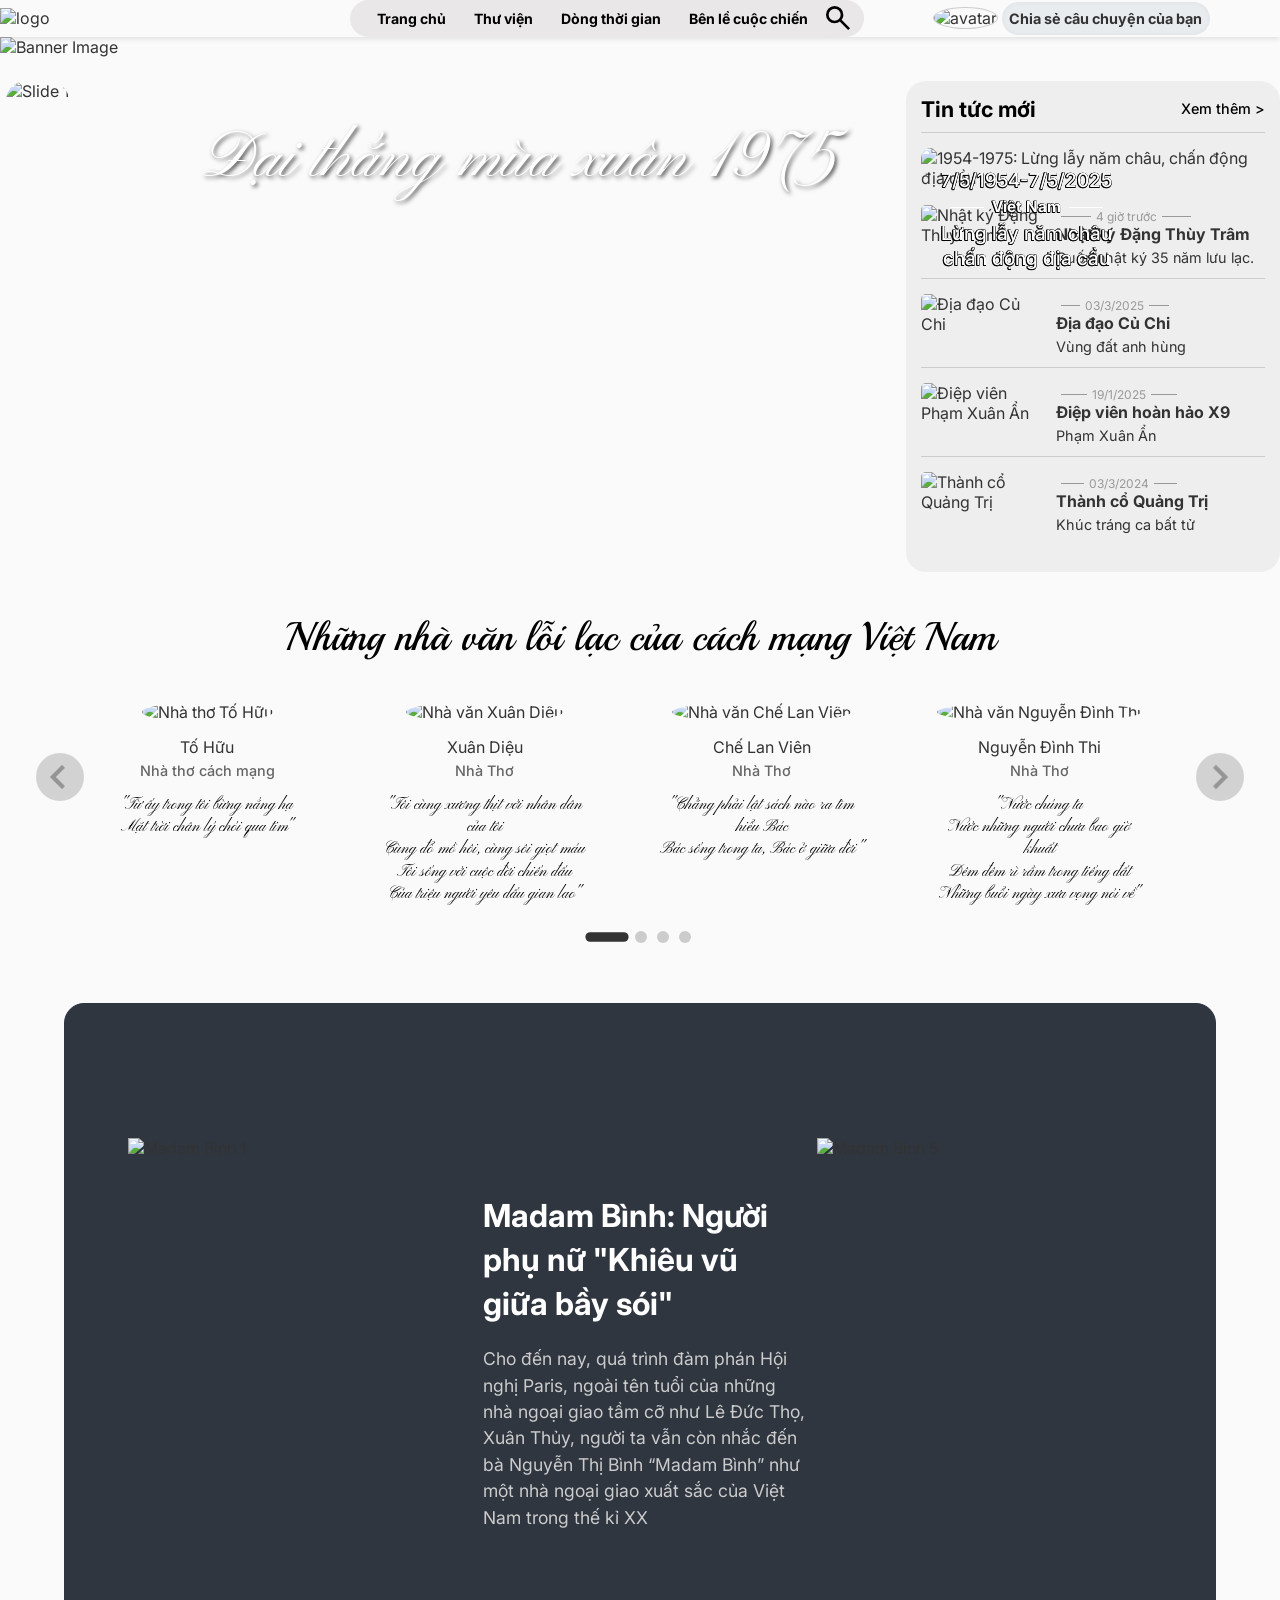
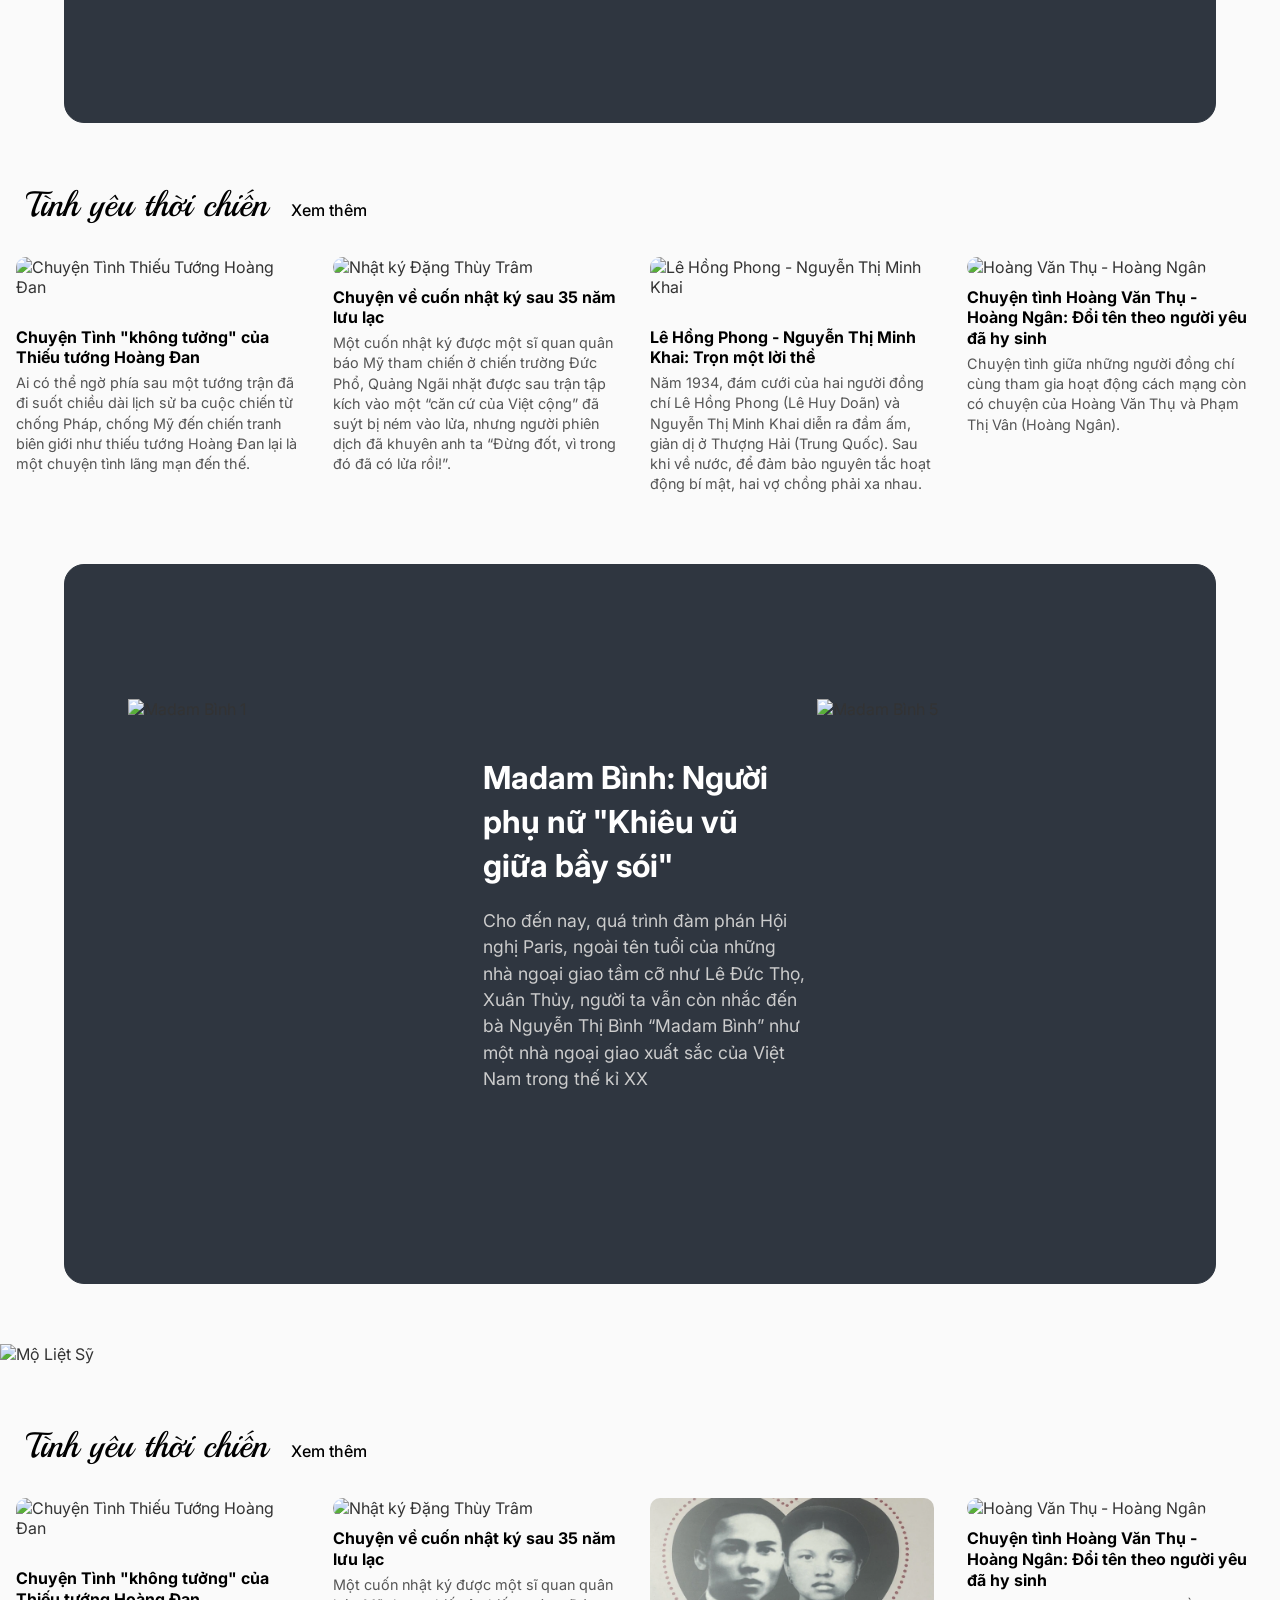
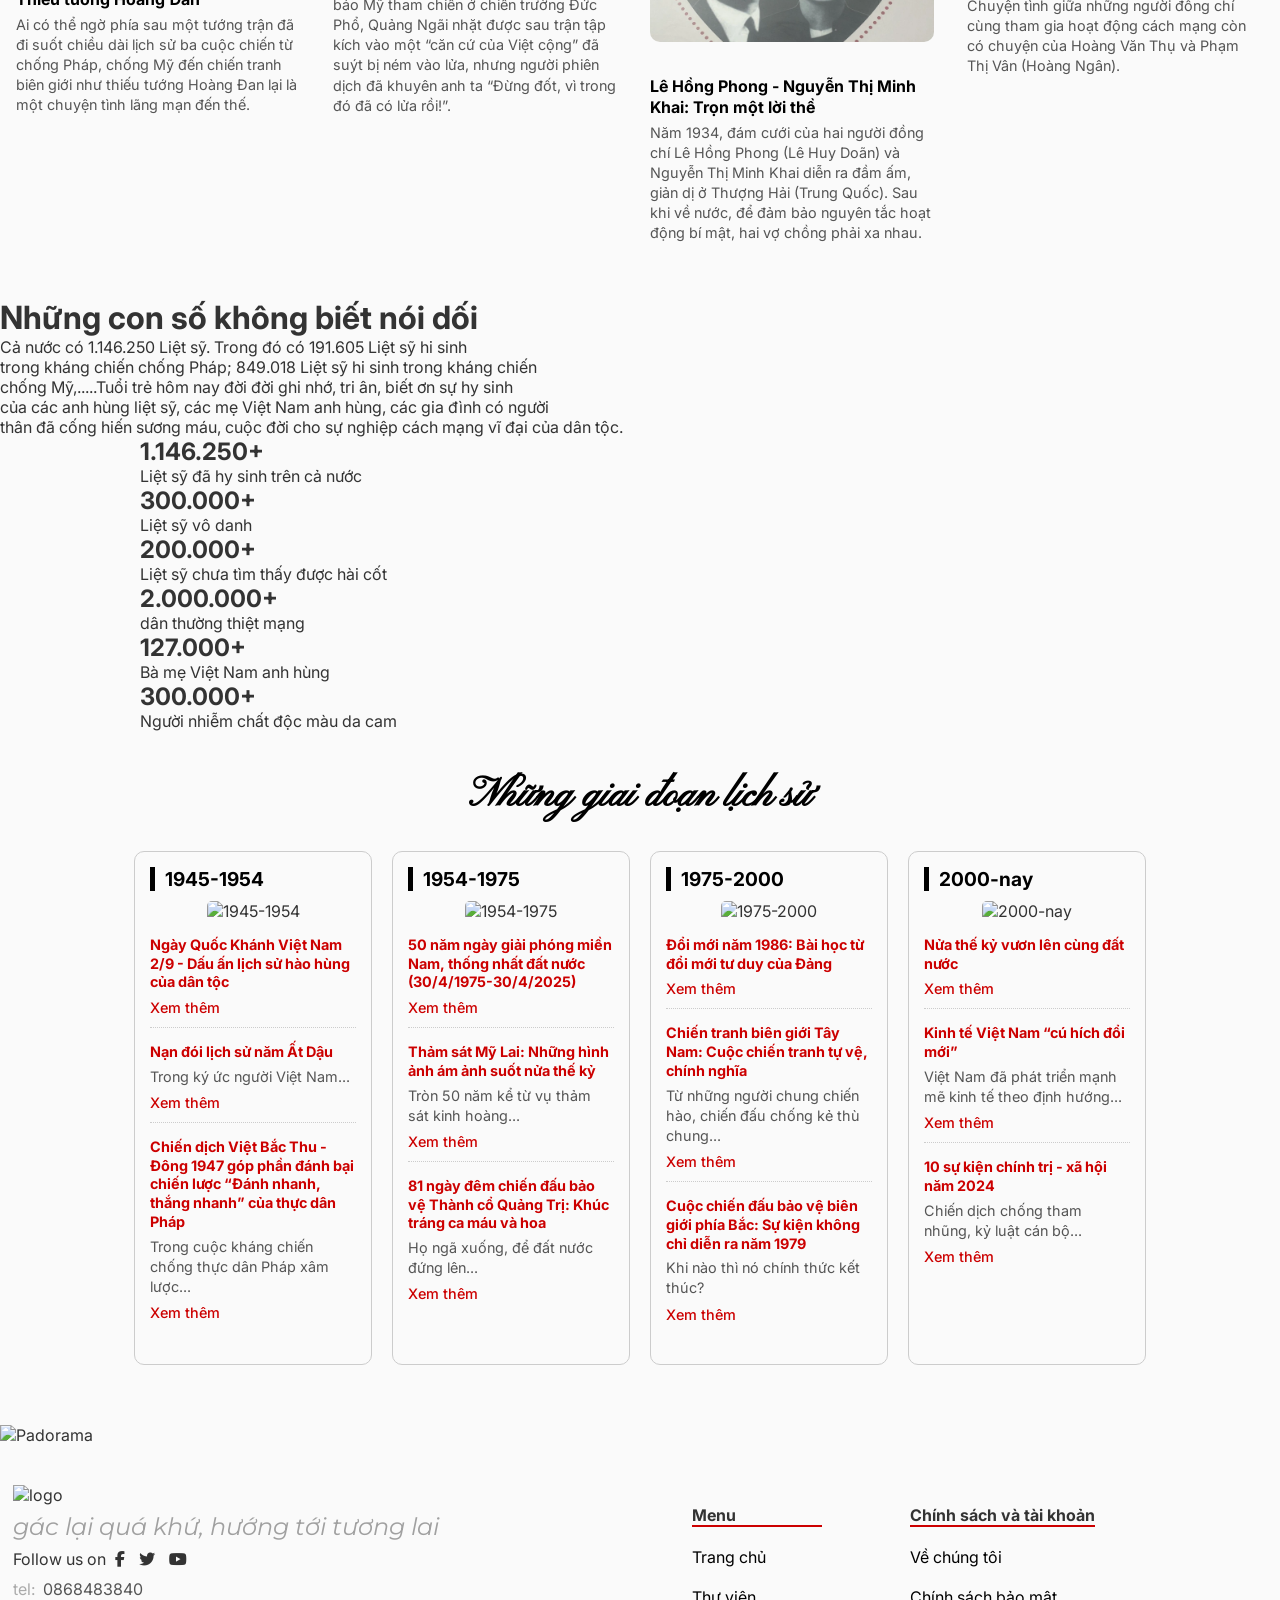
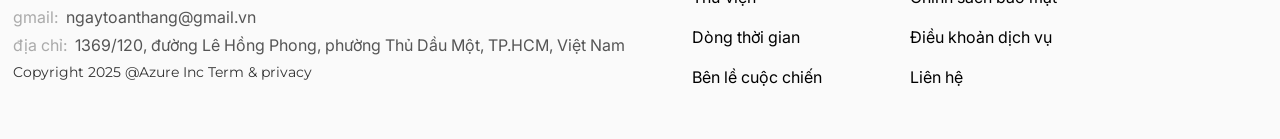
==== index.html @ 53f7d24c "Merge branch 'main' into fix-a-lot-of-things" ====
<!DOCTYPE html>
<html lang="en">
  <head>
    <meta charset="UTF-8" />
    <meta name="viewport" content="width=device-width, initial-scale=1.0" />
    <title>Ngày Toàn Thắng</title>
    <link rel="stylesheet" href="../style/index.css" />
    <link rel="preconnect" href="https://fonts.googleapis.com" />
    <link rel="preconnect" href="https://fonts.gstatic.com" crossorigin />
    <link
      href="https://fonts.googleapis.com/css2?family=Inter:ital,opsz,wght@0,14..32,100..900;1,14..32,100..900&family=Merriweather:ital,opsz,wght@0,18..144,300..900;1,18..144,300..900&family=Montserrat:ital,wght@0,100..900;1,100..900&family=Pinyon+Script&family=Playball&display=swap"
      rel="stylesheet"
    />
    <script src="./js/index.js"></script>
  </head>
  <body>
    <div id="header"></div>
    <div class="banner">
      <img src="../assets/main-banner.png" alt="Banner Image" />
    </div>
    <div class="front-page">
      <div class="slider">
        <div class="slide-item">
          <a href="../html/exp_paper.html"
            ><img src="../assets/1975-34845.gif" alt="Slide 1"
          /></a>
          <div class="slide-item-1-caption">Đại thắng mùa xuân 1975</div>
        </div>
      </div>
      <div class="news">
        <div class="news-header">
          <a href="#"><h1>Tin tức mới</h1></a>
          <a href="#">Xem thêm &gt;</a>
        </div>
        <div class="news-main-item">
          <img
            src="../assets/main-1.png"
            alt="1954-1975: Lừng lẫy năm châu, chấn động địa cầu"
          />
          <div class="news-main-caption">
            <time datetime="1954-05-7">7/5/1954-</time
            ><time datetime="2025-05-7">7/5/2025</time><br />
            <a href="#"><h2>Việt Nam</h2></a>
            <p>Lừng lẫy năm châu<br />chấn động địa cầu</p>
          </div>
        </div>

        <div class="news-item">
          <img src="../assets/main-2.png" alt="Nhật ký Đặng Thùy Trâm" />
          <div class="news-item-content">
            <time>4 giờ trước</time>
            <a href="#"><h2>Nhật ký Đặng Thùy Trâm</h2></a>
            <p>Cuốn nhật ký 35 năm lưu lạc.</p>
          </div>
        </div>
        <div class="news-item">
          <img src="../assets/main-3.png" alt="Địa đạo Củ Chi" />
          <div class="news-item-content">
            <time datetime="2025-03-3">03/3/2025</time>
            <a href="#"><h2>Địa đạo Củ Chi</h2></a>
            <p>Vùng đất anh hùng</p>
          </div>
        </div>
        <div class="news-item">
          <img src="../assets/main-4.png" alt="Điệp viên Phạm Xuân Ẩn" />
          <div class="news-item-content">
            <time datetime="2025-01-19">19/1/2025</time>
            <a href="#"><h2>Điệp viên hoàn hảo X9</h2></a>
            <p>Phạm Xuân Ẩn</p>
          </div>
        </div>
        <div class="news-item">
          <img src="../assets/main-5.png" alt="Thành cổ Quảng Trị" />
          <div class="news-item-content">
            <time datetime="2025-03-03">03/3/2024</time>
            <a href="#"><h2>Thành cổ Quảng Trị</h2></a>
            <p>Khúc tráng ca bất tử</p>
          </div>
        </div>
      </div>
    </div>

    <div class="great-writers">
      <a href="#"><h1>Những nhà văn lỗi lạc của cách mạng Việt Nam</h1></a>
      <div class="writer-item">
        <a href="#">
          <img src="../assets/main-ToHuu.png" alt="Nhà thơ Tố Hữu" />
          <p>Tố Hữu</p>
          <p>Nhà thơ cách mạng</p>
          <p class="quote">
            &quot;Từ ấy trong tôi bừng nắng hạ<br />
            Mặt trời chân lý chói qua tim&quot;
          </p>
        </a>
      </div>
      <div class="writer-item">
        <a href="#">
          <img src="../assets/main-XuanDieu.png" alt="Nhà văn Xuân Diệu" />
          <p>Xuân Diệu</p>
          <p>Nhà Thơ</p>
          <p class="quote">
            &quot;Tôi cùng xương thịt với nhân dân của tôi<br />
            Cùng đổ mồ hôi, cùng sôi giọt máu<br />
            Tôi sống với cuộc đời chiến đấu<br />
            Của triệu người yêu dấu gian lao&quot;
          </p>
        </a>
      </div>
      <div class="writer-item">
        <a href="#">
          <img src="../assets/main-CheLanVien.png" alt="Nhà văn Chế Lan Viên" />
          <p>Chế Lan Viên</p>
          <p>Nhà Thơ</p>
          <p class="quote">
            &quot;Chẳng phải lật sách nào ra tìm hiểu Bác<br />
            Bác sống trong ta, Bác ở giữa đời&quot;
          </p>
        </a>
      </div>
      <div class="writer-item">
        <a href="#">
          <img
            src="../assets/main-NguyenDinhThi.png"
            alt="Nhà văn Nguyễn Đình Thi"
          />
          <p>Nguyễn Đình Thi</p>
          <p>Nhà Thơ</p>
          <p class="quote">
            &quot;Nước chúng ta<br />
            Nước những người chưa bao giờ khuất<br />
            Đêm đêm rì rầm trong tiếng đất<br />
            Những buổi ngày xưa vọng nói về&quot;
          </p>
        </a>
      </div>
      <button class="gw-nav gw-nav-left" type="button">
        <img src="./assets/back_arrow.png" alt="" />
      </button>
      <button class="gw-nav gw-nav-right" type="button">
        <img src="./assets/left_arrow.png" alt="" />
      </button>
      <div class="gw-pagination">
        <span class="gw-dot"></span>
        <span class="gw-dot"></span>
        <span class="gw-dot active"></span>
        <span class="gw-dot"></span>
      </div>
    </div>

    <div class="people-of-the-revolution">
      <div class="people-of-the-revolution-wrapper">
        <div class="people-of-the-revolution-column">
          <img src="../assets/main-MadamBinh1.png" alt="Madam Bình 1" />
        </div>
        <div class="caption">
          <a href="#"
            ><h1>
              Madam Bình: Người phụ nữ &quot;Khiêu vũ giữa bầy sói&quot;
            </h1></a
          >
          <p>
            Cho đến nay, quá trình đàm phán Hội nghị Paris, ngoài tên tuổi của
            những nhà ngoại giao tầm cỡ như Lê Đức Thọ, Xuân Thủy, người ta vẫn
            còn nhắc đến bà Nguyễn Thị Bình “Madam Bình” như một nhà ngoại giao
            xuất sắc của Việt Nam trong thế kỉ XX
          </p>
        </div>
        <div class="people-of-the-revolution-art-column">
          <img src="../assets/main-MadamBinh2.png" alt="Madam Bình 2" />
          <img src="../assets/main-MadamBinh3.png" alt="Madam Bình 3" />
          <img src="../assets/main-MadamBinh4.png" alt="Madam Bình 4" />
        </div>
        <div class="people-of-the-revolution-column">
          <img src="../assets/main-MadamBinh5.png" alt="Madam Bình 5" />
        </div>
      </div>
    </div>

    <div class="love-stories-of-the-war">
      <a href="#"><h1>Tình yêu thời chiến</h1></a>
      <a href="#">Xem thêm</a>
      <div class="love-story-container">
        <div class="love-story-item">
          <img
            src="../assets/main-HoangDan.png"
            alt="Chuyện Tình Thiếu Tướng Hoàng Đan"
          />
          <a href="#"
            ><h2>Chuyện Tình "không tưởng" của Thiếu tướng Hoàng Đan</h2></a
          >
          <p>
            Ai có thể ngờ phía sau một tướng trận đã đi suốt chiều dài lịch sử
            ba cuộc chiến từ chống Pháp, chống Mỹ đến chiến tranh biên giới như
            thiếu tướng Hoàng Đan lại là một chuyện tình lãng mạn đến thế.
          </p>
        </div>
        <div class="love-story-item">
          <img src="../assets/main-2.png" alt="Nhật ký Đặng Thùy Trâm" />
          <a href="#"><h2>Chuyện về cuốn nhật ký sau 35 năm lưu lạc</h2></a>
          <p>
            Một cuốn nhật ký được một sĩ quan quân báo Mỹ tham chiến ở chiến
            trường Đức Phổ, Quảng Ngãi nhặt được sau trận tập kích vào một “căn
            cứ của Việt cộng” đã suýt bị ném vào lửa, nhưng người phiên dịch đã
            khuyên anh ta “Đừng đốt, vì trong đó đã có lửa rồi!”.
          </p>
        </div>
        <div class="love-story-item">
          <img
            src="../assets/main-LeHongPhong-NguyenThiMinhKhai.png"
            alt="Lê Hồng Phong - Nguyễn Thị Minh Khai"
          />
          <a href="#"
            ><h2>Lê Hồng Phong - Nguyễn Thị Minh Khai: Trọn một lời thề</h2></a
          >
          <p>
            Năm 1934, đám cưới của hai người đồng chí Lê Hồng Phong (Lê Huy
            Doãn) và Nguyễn Thị Minh Khai diễn ra đầm ấm, giản dị ở Thượng Hải
            (Trung Quốc). Sau khi về nước, để đảm bảo nguyên tắc hoạt động bí
            mật, hai vợ chồng phải xa nhau.
          </p>
        </div>
        <div class="love-story-item">
          <img
            src="../assets/main-HoangVanThu-HoangNgan.png"
            alt="Hoàng Văn Thụ - Hoàng Ngân"
          />
          <a href="#"
            ><h2>
              Chuyện tình Hoàng Văn Thụ - Hoàng Ngân: Đổi tên theo người yêu đã
              hy sinh
            </h2></a
          >
          <p>
            Chuyện tình giữa những người đồng chí cùng tham gia hoạt động cách
            mạng còn có chuyện của Hoàng Văn Thụ và Phạm Thị Vân (Hoàng Ngân).
          </p>
        </div>
      </div>
    </div>

    <div class="people-of-the-revolution">
      <div class="people-of-the-revolution-wrapper">
        <div class="people-of-the-revolution-column">
          <img src="../assets/main-MadamBinh1.png" alt="Madam Bình 1" />
        </div>
        <div class="caption">
          <a href="#"
            ><h1>
              Madam Bình: Người phụ nữ &quot;Khiêu vũ giữa bầy sói&quot;
            </h1></a
          >
          <p>
            Cho đến nay, quá trình đàm phán Hội nghị Paris, ngoài tên tuổi của
            những nhà ngoại giao tầm cỡ như Lê Đức Thọ, Xuân Thủy, người ta vẫn
            còn nhắc đến bà Nguyễn Thị Bình “Madam Bình” như một nhà ngoại giao
            xuất sắc của Việt Nam trong thế kỉ XX
          </p>
        </div>
        <div class="people-of-the-revolution-art-column">
          <img src="../assets/main-MadamBinh2.png" alt="Madam Bình 2" />
          <img src="../assets/main-MadamBinh3.png" alt="Madam Bình 3" />
          <img src="../assets/main-MadamBinh4.png" alt="Madam Bình 4" />
        </div>
        <div class="people-of-the-revolution-column-2">
          <img src="../assets/main-MadamBinh5.png" alt="Madam Bình 5" />
        </div>
      </div>
    </div>
    <img class="numbers-img" src="../assets/main-tuongniemlietsi.png" alt="Mộ Liệt Sỹ">
  </div>

    <div class="love-stories-of-the-war">
      <a href="#"><h1>Tình yêu thời chiến</h1></a>
      <a href="#">Xem thêm</a>
      <div class="love-story-container">
        <div class="love-story-item">
          <img
            src="../assets/main-HoangDan.png"
            alt="Chuyện Tình Thiếu Tướng Hoàng Đan"
          />
          <a href="#"
            ><h2>Chuyện Tình "không tưởng" của Thiếu tướng Hoàng Đan</h2></a
          >
          <p>
            Ai có thể ngờ phía sau một tướng trận đã đi suốt chiều dài lịch sử
            ba cuộc chiến từ chống Pháp, chống Mỹ đến chiến tranh biên giới như
            thiếu tướng Hoàng Đan lại là một chuyện tình lãng mạn đến thế.
          </p>
        </div>
        <div class="love-story-item">
          <img src="../assets/main-2.png" alt="Nhật ký Đặng Thùy Trâm" />
          <a href="#"><h2>Chuyện về cuốn nhật ký sau 35 năm lưu lạc</h2></a>
          <p>
            Một cuốn nhật ký được một sĩ quan quân báo Mỹ tham chiến ở chiến
            trường Đức Phổ, Quảng Ngãi nhặt được sau trận tập kích vào một “căn
            cứ của Việt cộng” đã suýt bị ném vào lửa, nhưng người phiên dịch đã
            khuyên anh ta “Đừng đốt, vì trong đó đã có lửa rồi!”.
          </p>
        </div>
        <div class="love-story-item">
          <img
            src="./assets/vo-chong-le-hong-phong-nguyen-thi-minh-khai.webp"
            alt="Lê Hồng Phong - Nguyễn Thị Minh Khai"
          />
          <a href="#"
            ><h2>Lê Hồng Phong - Nguyễn Thị Minh Khai: Trọn một lời thề</h2></a
          >
          <p>
            Năm 1934, đám cưới của hai người đồng chí Lê Hồng Phong (Lê Huy
            Doãn) và Nguyễn Thị Minh Khai diễn ra đầm ấm, giản dị ở Thượng Hải
            (Trung Quốc). Sau khi về nước, để đảm bảo nguyên tắc hoạt động bí
            mật, hai vợ chồng phải xa nhau.
          </p>
        </div>
        <div class="love-story-item">
          <img
            src="../assets/main-HoangVanThu-HoangNgan.png"
            alt="Hoàng Văn Thụ - Hoàng Ngân"
          />
          <a href="#"
            ><h2>
              Chuyện tình Hoàng Văn Thụ - Hoàng Ngân: Đổi tên theo người yêu đã
              hy sinh
            </h2></a
          >
          <p>
            Chuyện tình giữa những người đồng chí cùng tham gia hoạt động cách
            mạng còn có chuyện của Hoàng Văn Thụ và Phạm Thị Vân (Hoàng Ngân).
          </p>
        </div>
      </div>
    </div>

    <div class="Numbers-dont-lie">
      <a href="./map_vietnam/index.html"
        ><h1>Những con số không biết nói dối</h1></a
      >
      <p>
        Cả nước có 1.146.250 Liệt sỹ. Trong đó có 191.605 Liệt sỹ hi sinh<br />
        trong kháng chiến chống Pháp; 849.018 Liệt sỹ hi sinh trong kháng
        chiến<br />
        chống Mỹ,.....Tuổi trẻ hôm nay đời đời ghi nhớ, tri ân, biết ơn sự hy
        sinh<br />
        của các anh hùng liệt sỹ, các mẹ Việt Nam anh hùng, các gia đình có
        người<br />
        thân đã cống hiến sương máu, cuộc đời cho sự nghiệp cách mạng vĩ đại của
        dân tộc.
      </p>
      <div class="numbers-container">
        <div class="number-item">
          <a href="#"><h2>1.146.250+</h2></a>
          <p>Liệt sỹ đã hy sinh trên cả nước</p>
        </div>
        <div class="number-item">
          <a href="#"><h2>300.000+</h2></a>
          <p>Liệt sỹ vô danh</p>
        </div>
        <div class="number-item">
          <a href="#"><h2>200.000+</h2></a>
          <p>Liệt sỹ chưa tìm thấy được hài cốt</p>
        </div>
        <div class="number-item">
          <a href="#"><h2>2.000.000+</h2></a>
          <p>dân thường thiệt mạng</p>
        </div>
        <div class="number-item">
          <a href="#"><h2>127.000+</h2></a>
          <p>Bà mẹ Việt Nam anh hùng</p>
        </div>
        <div class="number-item">
          <a href="#"><h2>300.000+</h2></a>
          <p>Người nhiễm chất độc màu da cam</p>
        </div>
      </div>
    </div>

    <div class="historical-stage">
      <a href="#"><h1>Những giai đoạn lịch sử</h1></a>
      <div class="stage-container">
        <div class="stage-collumn">
          <a href="#"><h2>1945-1954</h2></a>
          <img src="../assets/main-giaidoanlichsu-1.png" alt="1945-1954" />
          <div class="stage-item">
            <a href="#"
              ><h3>
                Ngày Quốc Khánh Việt Nam 2/9 - Dấu ấn lịch sử hào hùng của dân
                tộc
              </h3></a
            >
            <a href="#">Xem thêm</a>
          </div>
          <div class="stage-item">
            <a href="#"><h3>Nạn đói lịch sử năm Ất Dậu</h3></a>
            <p>Trong ký ức người Việt Nam...</p>
            <a href="#">Xem thêm</a>
          </div>
          <div class="stage-item">
            <a href="#"
              ><h3>
                Chiến dịch Việt Bắc Thu - Đông 1947 góp phần đánh bại chiến lược
                “Đánh nhanh, thắng nhanh” của thực dân Pháp
              </h3></a
            >
            <p>Trong cuộc kháng chiến chống thực dân Pháp xâm lược...</p>
            <a href="#">Xem thêm</a>
          </div>
        </div>

        <div class="stage-collumn">
          <a href="#"><h2>1954-1975</h2></a>
          <img src="../assets/main-giaidoanlichsu-2.png" alt="1954-1975" />
          <div class="stage-item">
            <a href="#"
              ><h3>
                50 năm ngày giải phóng miền Nam, thống nhất đất nước
                &#40;30/4/1975-30/4/2025&#41;
              </h3></a
            >
            <a href="#">Xem thêm</a>
          </div>
          <div class="stage-item">
            <a href="#"
              ><h3>
                Thảm sát Mỹ Lai: Những hình ảnh ám ảnh suốt nửa thế kỷ
              </h3></a
            >
            <p>Tròn 50 năm kể từ vụ thảm sát kinh hoàng...</p>
            <a href="#">Xem thêm</a>
          </div>
          <div class="stage-item">
            <a href="#"
              ><h3>
                81 ngày đêm chiến đấu bảo vệ Thành cổ Quảng Trị: Khúc tráng ca
                máu và hoa
              </h3></a
            >
            <p>Họ ngã xuống, để đất nước đứng lên...</p>
            <a href="#">Xem thêm</a>
          </div>
        </div>

        <div class="stage-collumn">
          <a href="#"><h2>1975-2000</h2></a>
          <img src="../assets/main-giaidoanlichsu-3.png" alt="1975-2000" />
          <div class="stage-item">
            <a href="#"
              ><h3>Đổi mới năm 1986: Bài học từ đổi mới tư duy của Đảng</h3></a
            >
            <a href="#">Xem thêm</a>
          </div>
          <div class="stage-item">
            <a href="#"
              ><h3>
                Chiến tranh biên giới Tây Nam: Cuộc chiến tranh tự vệ, chính
                nghĩa
              </h3></a
            >
            <p>
              Từ những người chung chiến hào, chiến đấu chống kẻ thù chung...
            </p>
            <a href="#">Xem thêm</a>
          </div>
          <div class="stage-item">
            <a href="#"
              ><h3>
                Cuộc chiến đấu bảo vệ biên giới phía Bắc: Sự kiện không chỉ diễn
                ra năm 1979
              </h3></a
            >
            <p>Khi nào thì nó chính thức kết thúc?</p>
            <a href="#">Xem thêm</a>
          </div>
        </div>

        <div class="stage-collumn">
          <a href="#"><h2>2000-nay</h2></a>
          <img src="../assets/main-giaidoanlichsu-4.png" alt="2000-nay" />
          <div class="stage-item">
            <a href="#"><h3>Nửa thế kỷ vươn lên cùng đất nước</h3></a>
            <a href="#">Xem thêm</a>
          </div>
          <div class="stage-item">
            <a href="#"><h3>Kinh tế Việt Nam “cú hích đổi mới”</h3></a>
            <p>Việt Nam đã phát triển mạnh mẽ kinh tế theo định hướng...</p>
            <a href="#">Xem thêm</a>
          </div>
          <div class="stage-item">
            <a href="#"><h3>10 sự kiện chính trị &#45; xã hội năm 2024</h3></a>
            <p>Chiến dịch chống tham nhũng, kỷ luật cán bộ...</p>
            <a href="#">Xem thêm</a>
          </div>
        </div>
      </div>
    </div>

    <div class="padorama">
      <img src="../assets/main-padorama.png" alt="Padorama" />
    </div>

    <div id="footer"></div>
    <script src="../js/Header-Footer.js"></script>
  </body>
</html>
---- style/index.css ----
* {
  margin: 0;
  padding: 0;
  box-sizing: border-box;
  max-width: 100%;
}

body {
  background-color: #fafafa;
  font-family: "Inter", sans-serif;
  color: #333333;
}
body a {
  text-decoration: none;
  color: inherit;
}

/* BANNER */
.banner {
  width: 100%;
  height: auto;
  margin-bottom: 24px;
}
.banner img {
  width: 100%;
  height: auto;
}

/* FRONT PAGE (SLIDER + TIN TỨC MỚI) */
.front-page {
  display: flex;
  margin: 12px 0.3vw 24px 0.3vw;
  gap: 2vw;
  max-width: 1650px;
  margin-left: auto;
  margin-right: auto;
  align-items: stretch;
}

.slider {
  width: 70%;
  margin-left: 0.5vw;
  margin-right: 0.25vw;
  display: flex;
  flex-direction: column;
}

.slide-item {
  position: relative;
  display: flex;
  flex-grow: 1;
  min-height: 0;
  overflow: hidden;
}
.slide-item img {
  width: 100%;
  height: 100%;
  display: block;
  object-fit: cover;
  margin-bottom: 12px;
  border-radius: 20px;
}
.slide-item-1-caption {
  position: absolute;
  top: 40px;
  right: 40px;
  color: white;
  font-family: "Pinyon Script", cursive;
  font-size: 4em;
  font-weight: 300;
  text-shadow: 2px 2px 4px rgba(0, 0, 0, 0.7);
}

.news {
  display: flex;
  width: 30%;
  max-height: 80vh;
  flex-direction: column;
  background-color: #eeeeee;
  border-radius: 20px;
  padding: 12px 15px;
}
.news-header {
  max-height: 10%;
  display: flex;
  justify-content: space-between;
  align-items: center;
  margin: 0.25vw 0 0.5vw 0;
  padding: none;
  font-family: "Inter", sans-serif;
  border-bottom: 1px solid #cccccc;
  padding-bottom: 10px;
  margin-bottom: 15px;
}
.news-header h1 {
  font-size: 150%;
  margin: none;
  padding: none;
  font-weight: 700;
}
.news-header a {
  text-decoration: none;
  color: black;
  font-size: 90%;
  margin: none;
  padding: none;
  font-weight: 500;
}
.news-header a:hover {
  text-decoration: underline;
}

.news-main-item {
  width: 100%;
  max-height: 25%;
  margin-bottom: 5%;
  display: block;
  position: relative;
}
.news-main-item img {
  display: block;
  width: 100%;
  max-height: 100%;
  height: auto;
  margin: none;
  padding: none;
  border-radius: 10px;
}
.news-main-caption {
  position: absolute;
  top: 20px;
  left: 20px;
  font-size: 1.2em;
  color: white;
  font-family: "Merriweather", serif;
  font-weight: 500;
  text-align: center;
  text-shadow: -0.5px -0.5px 0 black, 0 -0.5px 0 black, 0.5px -0.5px 0 black,
    0.5px 0 0 black, 0.5px 0.5px 0 black, 0 0.5px 0 black, -0.5px 0.5px 0 black,
    -0.5px 0 0 black;
}
.news-main-caption h2 {
  font-size: 0.8em;
  font-weight: 700;
  margin: 5px 0;
}
.news-main-caption h2::before,
.news-main-caption h2::after {
  display: inline-block;
  content: "";
  border-top: 1px solid white;
  margin: 0px 8px;
  width: 20%;
  transform: translateY(-4px);
}
.news-main-caption p {
  line-height: 1.3em;
}

.news-item {
  display: flex;
  height: 16%;
  gap: 10px;
  font-family: "Montserrat", sans-serif;
  margin-bottom: 15px;
  padding-bottom: 10px;
  border-bottom: 1px solid #cccccc;
}
.news-item time::before,
.news-item time::after {
  display: inline-block;
  content: "";
  border-top: 1px solid #999999;
  margin: 0px 5px;
  width: 15%;
  transform: translateY(-4px);
}
.news-item h2 {
  font-size: 1em;
  font-weight: 700;
  margin: 0 0 5px 0;
  line-height: 1.2;
}
.news-item:first-child {
  border-top: 1px solid #cccccc;
}
.news-item:last-child {
  border-bottom: none;
}
.news-item img {
  width: 125px;
  height: 90%;
  object-fit: cover;
  border-radius: 5px;
  flex-shrink: 0;
}
.news-item p {
  font-size: 0.9em;
  margin: none;
  line-height: 1.3;
}
.news-item time {
  font-size: 0.75em;
  margin: none;
  color: #999;
}

@media (min-width: 768px) and (max-width: 1024px) {
  .front-page {
    flex-direction: column;
    align-items: center;
    max-height: none;
  }
  .slider {
    display: block;
    width: 100%;
    max-height: none;
    object-fit: cover;
    align-items: center;
    object-position: center;
    margin: 0;
    margin-bottom: 24px;
  }
  .slide-item {
    display: block;
    aspect-ratio: 16 / 10;
    align-self: center;
    height: auto;
    overflow: hidden;
    border-radius: 10px;
  }
  .slider img {
    width: 100%;
    height: 100%;
    object-fit: cover;
    object-position: center;
    border-radius: 10px;
  }
  .slide-item-1-caption {
    font-size: 3em;
    top: 40px;
    right: 40px;
  }
  .news {
    width: 60%;
    max-height: none;
  }
  .news-main-item{
    display: none;
  }
  .news-item-content {
  display: flex;
  flex-direction: column;
  align-items: left;
  justify-content: center;
  text-align: left;
  vertical-align: middle;
}
  .news-item p{
    display: inline-block;
    vertical-align: middle;
  }
}

@media (min-width: 360px) and (max-width: 767px) {
  .front-page {
    flex-direction: column;
    align-items: center;
    max-height: none;
  }
  .slider {
    display: block;
    width: 100%;
    max-height: none;
    object-fit: cover;
    align-items: center;
    object-position: center;
    margin: 0;
    margin-bottom: 24px;
  }
  .slide-item {
    display: block;
    align-self: center;
    height: auto;
    overflow: hidden;
    border-radius: 10px;
  }
  .slider img {
    width: 100%;
    height: 100%;
    object-fit: cover;
    object-position: center;
    border-radius: 10px;
  }
  .slide-item-1-caption {
    font-size: 3em;
    top: 40px;
    right: 40px;
  }
  .news {
    width: 60%;
    max-height: none;
  }
  .news-main-item{
    display: none;
  }
  .news-item p{
    display: inline-block;
    vertical-align: middle;
  }
}

/* NHÀ VĂN LỖI LẠC*/

.great-writers {

  position: relative;
  width: 90vw;
  max-width: 1650px;
  margin: 40px auto;
  padding: 0 0.5vw;
}

.gw-nav {
  position: absolute;
  top: 50%;
  transform: translateY(-50%);
  width: 48px;
  height: 48px;
  border-radius: 50%;
  border: none;
  display: flex;
  align-items: center;
  justify-content: center;
  background: #999;
  font-size: 28px;
  cursor: pointer;
  z-index: 30;
  padding: 0;
  opacity: 0.4;
}

.gw-nav img {
  width: 100%;
  height: 100%;
  object-fit: contain;
}

.gw-nav:hover {
  outline: none;
  background: #fafafa;
  opacity: 0.3;
  box-shadow: 0 0 0 3px #000;
}
.gw-nav-left {
  left: -28px;
}
.gw-nav-right {
  right: -28px;
}

.gw-pagination {
  display: flex;
  gap: 12px;
  justify-content: center;
  align-items: center;
  margin-top: 18px;
}
.gw-dot {
  width: 10px;
  height: 10px;
  background: #e6e6e6;
  border-radius: 50%;
  display: inline-block;
}
.gw-dot.active {
  width: 36px;
  height: 8px;
  border-radius: 999px;
  background: #111;
}

.great-writers h1 {
  text-align: center;
  font-family: "Playball", cursive;
  font-size: 2.5em;
  font-weight: 400;
  margin-bottom: 40px;
  color: black;
}

.writer-item {
  display: inline-block;
  width: 22%;
  margin-left: 1%;
  margin-right: 1%;
  text-align: center;
  padding: 0 10px;
  vertical-align: top;
}

.writer-item a {
  text-decoration: none;
  color: inherit;
  display: block;
}

.writer-item img {
  width: 100px;
  height: 100px;
  border-radius: 50%;
  object-fit: cover;
  margin-bottom: 10px;
}

.writer-item p {
  margin: 5px 0;
}

.writer-item p:nth-child(3) {
  font-weight: 500;
  color: #666;
  font-size: 0.9em;
}

.writer-item .quote {
  font-family: "Pinyon Script", cursive;
  font-size: 0.95;
  line-height: 1.4;
  color: black;
  font-weight: 500;
  margin-top: 15px;
  padding: 0 10px;
}

/* HIỆU ỨNG DOTS */
.gw-pagination {
  display: flex;
  gap: 10px;
  justify-content: center;
  margin-top: 20px;
}

.gw-dot {
  width: 12px;
  height: 12px;
  border-radius: 50%;
  background-color: #ccc;
  cursor: pointer;
  transition: all 0.3s ease;
}

.gw-dot.active {
  background-color: #333;
  transform: scale(1.2);
}

.gw-dot:hover {
  background-color: #666;
}
@media (min-width: 768px) and (max-width: 1024px) {
  .writer-item{
    width: 45%;
  }
  .writer-item:nth-child(n+4){
    display:none;
  }
}

@media (min-width: 360px) and (max-width: 767px) {
  .writer-item{
    width: 45%;
  }
  .writer-item:nth-child(n+4){
    display:none;
  }
}
/* MADAM BÌNH */

.people-of-the-revolution {
  display: flex;
  width: 90vw;
  height: 80vh;
  justify-content: center;
  border: #2f3640 1px solid;
  border-radius: 20px;
  background-color: #2f3640;
  margin: 60px auto;
  padding: 20px 0.5vw;
}

.people-of-the-revolution-wrapper {
  display: flex;
  width: 90%;
  max-width: 1650px;
  height: 50vh;
  margin: auto auto;
  align-items: stretch;
  justify-content: center;
  vertical-align: middle;
}

.people-of-the-revolution-column, .people-of-the-revolution-column-2 {
  display: flex;
  width: 100%;
  flex-grow: 1;
  padding: none;
}
.people-of-the-revolution-column, .people-of-the-revolution-column-2 img {
  width: 100%;
  height: 100%;
  object-fit: cover;
}

.people-of-the-revolution .caption {
  display: flex;
  flex-direction: column;
  align-items: center;
  justify-content: center;
  width: 100%;
  font-family: "Inter", sans-serif;
  font-size: 1.1em;
  line-height: 2.5em;
  padding: 20px 10px 20px 20px;
  color: #cccccc;
}

.people-of-the-revolution .caption h1 {
  font-family: "Inter", sans-serif;
  font-size: 1.8em;
  font-weight: 700;
  color: white;
  text-align: left;
}

.people-of-the-revolution .caption p {
  margin-top: 20px;
  font-size: 1em;
  line-height: 1.5;
}

.people-of-the-revolution-art-column {
  width: 100%;
  max-height: 80vh;
  display: flex;
  flex-direction: column;
  align-items: stretch;
}

.people-of-the-revolution-art-column img {
  width: 100%;
  flex-grow: 1;
  object-fit: cover;
}

.people-of-the-revolution a:hover{
  text-decoration: underline;
}
@media (max-width: 1650px) {
  .people-of-the-revolution-art-column{
    display: none;
  }
}
@media (min-width: 768px) and (max-width: 1024px) {
  .people-of-the-revolution-column-2{
    display: none;
  }
  .people-of-the-revolution .caption h1{
    font-size: 2em;
  }
  .people-of-the-revolution .caption p{
    font-size: 1em;
  }
}

@media (min-width: 360px) and (max-width: 767px) {
  .people-of-the-revolution-wrapper{
    flex-direction: column;
  }
  .people-of-the-revolution-column-2{
    display: none;
  }
  .people-of-the-revolution-art-column{
    display: none;
  }
}
/* TÌNH YÊU THỜI CHIẾN */

.love-stories-of-the-war {
  max-width: 1650px;
  margin: 60px auto 30px auto;
  padding: 0 0.5vw;
}

.love-stories-of-the-war h1 {
  font-family: "Playball", cursive;
  font-size: 2.2em;
  font-weight: 400;
  margin-bottom: 20px;
  color: black;
  display: inline-block;
}

.love-stories-of-the-war a {
  text-decoration: none;
  color: black;
  font-size: 1em;
  font-weight: 500;
  margin-left: 20px;
}

.love-stories-of-the-war a:hover {
  text-decoration: underline;
}
.love-story-container {
  width: 100%;
  display: flex;
  flex-direction: row;
  max-height: 50vh;
  justify-content: space-between;
}
.love-story-item {
  width: 24%;
  vertical-align: top;
  padding: 10px;
  margin-right: 1%;
}

.love-story-item img {
  width: 100%;
  height: 40%;
  border-radius: 10px;
  object-fit: cover;
  margin-bottom: 10px;
}

.love-story-item h2 {
  font-size: 1em;
  font-weight: 700;
  margin-bottom: 5px;
  line-height: 1.3;
}

.love-story-item p {
  font-size: 0.9em;
  color: #555;
  line-height: 1.4;
}
@media (min-width: 768px) and (max-width: 1024px) {
  .love-story-item h2{
    font-size: 0.8em;
  }
  .love-story-item p{
    font-size: 0.7em;
  }
}

@media (min-width: 360px) and (max-width: 767px) {
  .love-stories-of-the-war {
    margin-left: 10px;
    margin-right: 10px;
  }
  .love-story-container{
    display: grid;
    gap: 15px;
    grid-template-columns: repeat(2, 1fr);
  }
  .love-story-item{
    width: 100%;
    margin-right: 0px;
  }
  .love-story-item:nth-child(n+3){
    display: none;
  }
  .love-story-item h2{
    font-size: 1em;
  }
  .love-story-item p{
    font-size: 0.9em;
  }
}
/* NHỮNG CON SỐ */

.numbers-dont-lie {
  position: relative;
  width: 99vw;
  color: white;
  text-shadow: 0 0 10px rgba(0, 0, 0, 0.8);
  padding: 50px 0;
  text-align: center;
  justify-content: center;
  margin-bottom: 40px;
  overflow: hidden;
  min-height: 800px;
}

.numbers-dont-lie .numbers-img {
  position: absolute;
  top: 0;
  left: 0;
  width: 100%;
  height: 100%;
  object-fit: fill;
  z-index: 1;
  filter: blur(3px) brightness(0.6);
  pointer-events: none;
}

/* Overlay để làm tối ảnh hơn */
.numbers-dont-lie::before {
  content: "";
  position: absolute;
  top: 0;
  left: 0;
  width: 100%;
  height: 100%;
  background: rgba(47, 54, 64, 0.7);
  opacity: 0.8;
  z-index: 2;
  pointer-events: none;
}

/* Tất cả nội dung nổi lên trên */
.numbers-dont-lie h1,
.numbers-dont-lie > p,
.numbers-container {
  position: relative;
  z-index: 3;
}

.numbers-dont-lie h1 {
  font-family: "Playball", cursive;
  font-size: 3em;
  font-weight: 400;
  margin-bottom: 10px;
  color: #ffc312;
  text-shadow: 2px 2px 8px rgba(0, 0, 0, 0.8);
}

.numbers-dont-lie a {
  text-decoration: none;
}

.numbers-dont-lie > p {
  max-width: 800px;
  margin: 0 auto 40px auto;
  font-size: 1em;
  line-height: 1.6;
  padding: 0 20px;
  text-shadow: 1px 1px 4px rgba(0, 0, 0, 0.8);
}

.numbers-container {
  width: 80vw;
  max-width: 1000px;
  margin: 0 auto;
}

/* Number items với hiệu ứng nổi */
.numbers-dont-lie .number-item {
  display: inline-block;
  width: 30%;
  text-align: center;
  margin: 2% 1%;
  vertical-align: top;
  background: rgba(88, 54, 54, 0.08);
  backdrop-filter: blur(10px);
  border: 1px solid rgba(255, 255, 255, 0.15);
  border-radius: 15px;
  padding: 20px 15px;
  transition: all 0.3s ease;
  box-shadow: 0 4px 15px rgba(0, 0, 0, 0.3);
}

.numbers-dont-lie .number-item:hover {
  background: rgba(255, 255, 255, 0.12);
  transform: translateY(-5px);
  box-shadow: 0 8px 25px rgba(0, 0, 0, 0.5);
  border-color: rgba(255, 195, 18, 0.4);
}

.numbers-dont-lie .number-item h2 {
  font-size: 2.2em;
  font-weight: 800;
  color: #ffc312;
  margin-bottom: 5px;
  text-shadow: 2px 2px 6px rgba(0, 0, 0, 0.8);
}

.numbers-dont-lie .number-item p {
  font-size: 0.9em;
  font-weight: 500;
  line-height: 1.3;
  text-shadow: 1px 1px 3px rgba(0, 0, 0, 0.8);
}
@media (min-width: 360px) and (max-width: 767px){
  .Numbers-dont-lie .number-item{
    width: 40%;
  }
}
/* GIAI ĐOẠN LỊCH SỬ */

.historical-stage {
  position: relative;
  width: 80vw;
  max-width: 1650px;
  margin: 40px auto 60px auto;
  padding: 0 0.5vw;
}

.historical-stage h1 {
  text-align: center;
  font-family: "Pinyon Script", cursive;
  font-size: 2.5em;
  font-weight: 900;
  margin-bottom: 30px;
  color: black;
}

.stage-container {
  display: flex;
  justify-content: space-between;
  gap: 20px;
}

.stage-collumn {
  width: 25%;
  border: 1px solid #cccccc;
  border-radius: 10px;
  overflow: hidden;
  padding: 15px;
  text-align: center;
}

.stage-collumn h2 {
  font-size: 1.2em;
  font-weight: 700;
  color: black;
  margin-bottom: 10px;
  text-align: left;
}

.stage-collumn h2::before {
  display: inline;
  content: "";
  border-left: 5px solid black;
  margin-right: 10px;
}

.stage-collumn img {
  width: 100%;
  height: 25%;
  border-radius: 5px;
  margin-bottom: 15px;
}

.stage-item {
  text-align: left;
  margin-bottom: 15px;
  padding-bottom: 10px;
  border-bottom: 1px dotted #cccccc;
}
.stage-item:last-child {
  border-bottom: none;
}

.stage-item h3 {
  font-size: 1em;
  font-weight: 700;
  margin-bottom: 5px;
  line-height: 1.3;
}

.stage-item p {
  font-size: 0.9em;
  color: #555;
  margin-bottom: 5px;
  line-height: 1.4;
}

.stage-item a {
  text-decoration: none;
  color: #cc0000;
  font-size: 0.9em;
  font-weight: 500;
}
.stage-item a:hover {
  text-decoration: underline;
}
@media (min-width: 768px) and (max-width: 1024px) {
  .stage-container{
    display: grid;
    gap: 15px;
    grid-template-columns: repeat(2, 1fr);
  }
  .stage-collumn{
    width: 100%;
  }
}

@media (min-width: 360px) and (max-width: 767px) {
  .stage-container{
    display: grid;
    gap: 15px;
    grid-template-columns: repeat(2, 1fr);
  }
  .stage-collumn{
    width: 100%;
  }
  .stage-item:nth-child(n+5){
    display: none;
  }
  .stage-item:nth-child(n+4){
    border-bottom: none;
  }
}
/* PADORAMA */
.padorama {
  position: relative;
  width: 99vw;
  max-width: none;
  display: block;
  margin: 40px 0;
  padding: 0;
}
.padorama img {
  display: block;
  width: 100%;
  max-width: none;
  height: auto;
  object-fit: cover;
}
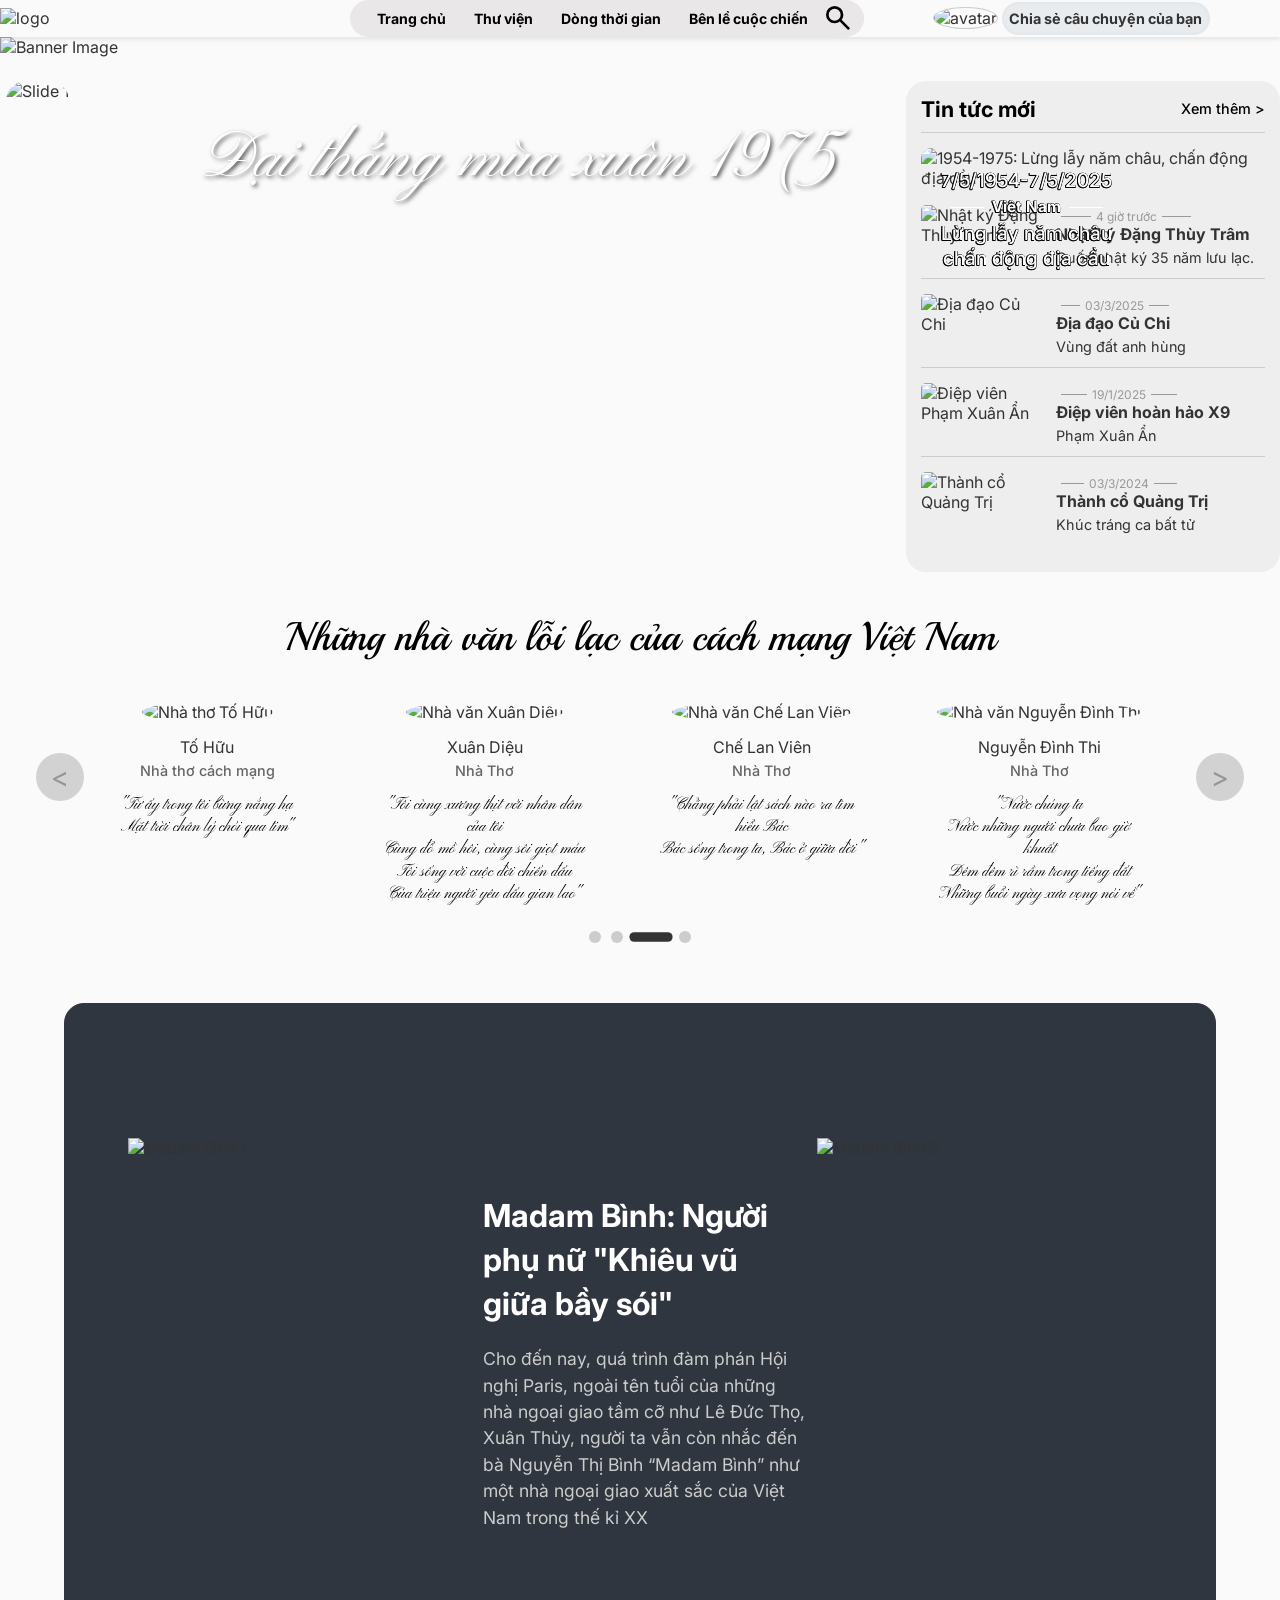
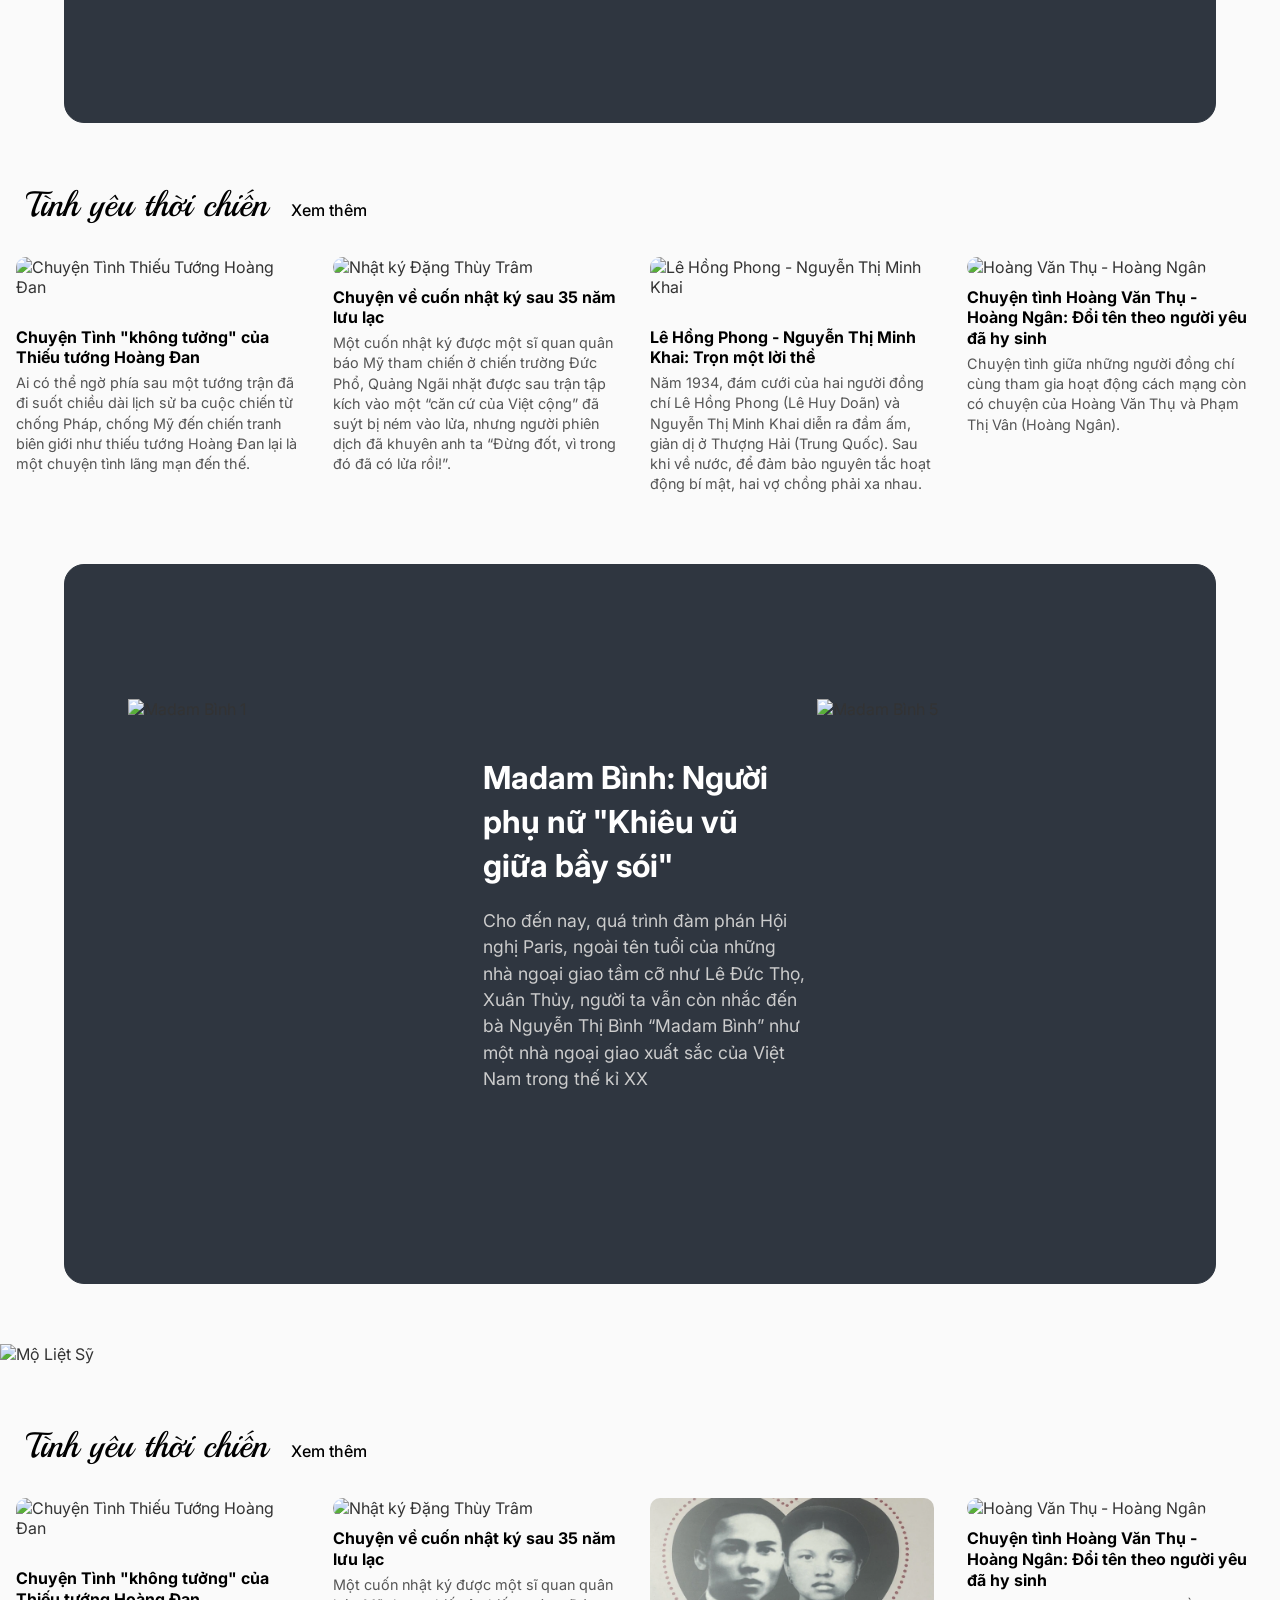
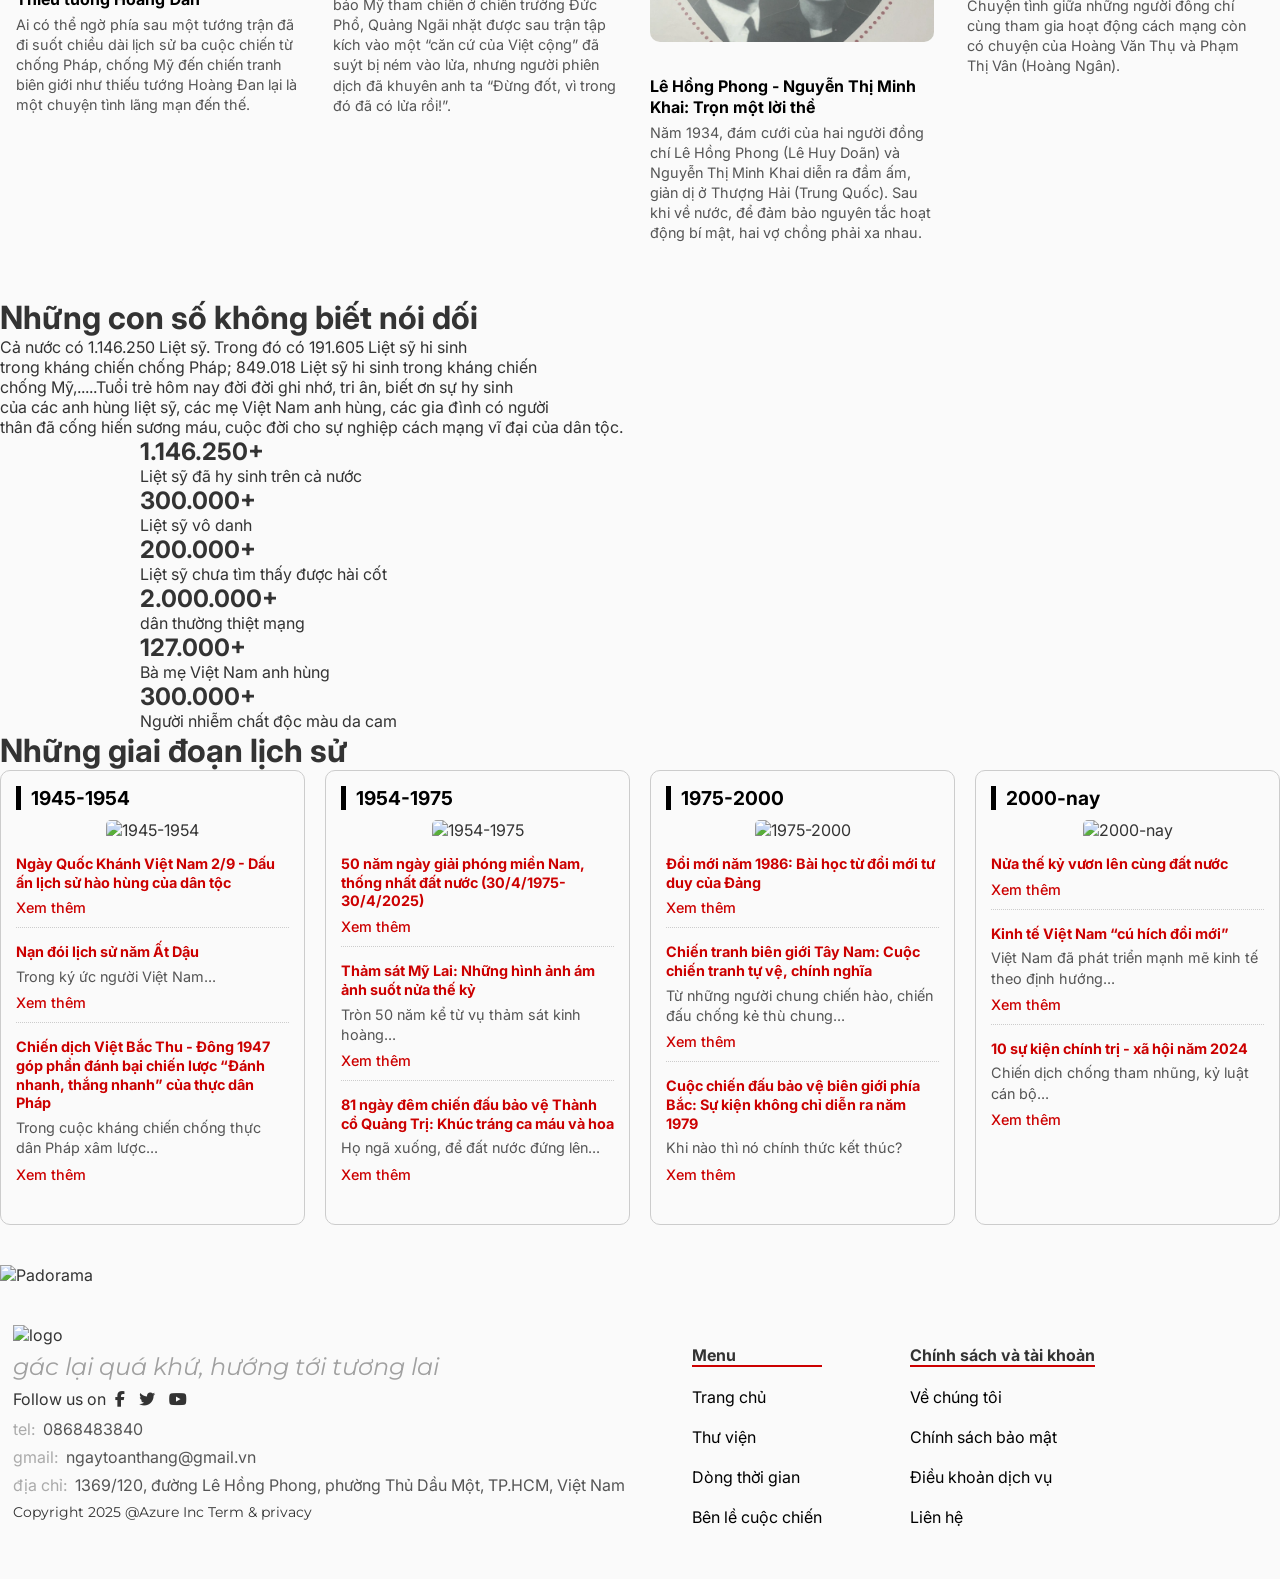
==== commit f3b73d81: "Fix small typo" ====
--- a/index.html
+++ b/index.html
@@ -1,151 +1,204 @@
 <!DOCTYPE html>
 <html lang="en">
-  <head>
-    <meta charset="UTF-8" />
-    <meta name="viewport" content="width=device-width, initial-scale=1.0" />
-    <title>Ngày Toàn Thắng</title>
-    <link rel="stylesheet" href="../style/index.css" />
-    <link rel="preconnect" href="https://fonts.googleapis.com" />
-    <link rel="preconnect" href="https://fonts.gstatic.com" crossorigin />
-    <link
-      href="https://fonts.googleapis.com/css2?family=Inter:ital,opsz,wght@0,14..32,100..900;1,14..32,100..900&family=Merriweather:ital,opsz,wght@0,18..144,300..900;1,18..144,300..900&family=Montserrat:ital,wght@0,100..900;1,100..900&family=Pinyon+Script&family=Playball&display=swap"
-      rel="stylesheet"
-    />
-    <script src="./js/index.js"></script>
-  </head>
-  <body>
-    <div id="header"></div>
-    <div class="banner">
-      <img src="../assets/main-banner.png" alt="Banner Image" />
-    </div>
-    <div class="front-page">
-      <div class="slider">
-        <div class="slide-item">
-          <a href="../html/exp_paper.html"
-            ><img src="../assets/1975-34845.gif" alt="Slide 1"
-          /></a>
-          <div class="slide-item-1-caption">Đại thắng mùa xuân 1975</div>
-        </div>
-      </div>
-      <div class="news">
-        <div class="news-header">
-          <a href="#"><h1>Tin tức mới</h1></a>
-          <a href="#">Xem thêm &gt;</a>
-        </div>
-        <div class="news-main-item">
-          <img
-            src="../assets/main-1.png"
-            alt="1954-1975: Lừng lẫy năm châu, chấn động địa cầu"
-          />
-          <div class="news-main-caption">
-            <time datetime="1954-05-7">7/5/1954-</time
-            ><time datetime="2025-05-7">7/5/2025</time><br />
-            <a href="#"><h2>Việt Nam</h2></a>
-            <p>Lừng lẫy năm châu<br />chấn động địa cầu</p>
-          </div>
-        </div>
-
-        <div class="news-item">
-          <img src="../assets/main-2.png" alt="Nhật ký Đặng Thùy Trâm" />
-          <div class="news-item-content">
-            <time>4 giờ trước</time>
-            <a href="#"><h2>Nhật ký Đặng Thùy Trâm</h2></a>
-            <p>Cuốn nhật ký 35 năm lưu lạc.</p>
-          </div>
-        </div>
-        <div class="news-item">
-          <img src="../assets/main-3.png" alt="Địa đạo Củ Chi" />
-          <div class="news-item-content">
-            <time datetime="2025-03-3">03/3/2025</time>
-            <a href="#"><h2>Địa đạo Củ Chi</h2></a>
-            <p>Vùng đất anh hùng</p>
-          </div>
-        </div>
-        <div class="news-item">
-          <img src="../assets/main-4.png" alt="Điệp viên Phạm Xuân Ẩn" />
-          <div class="news-item-content">
-            <time datetime="2025-01-19">19/1/2025</time>
-            <a href="#"><h2>Điệp viên hoàn hảo X9</h2></a>
-            <p>Phạm Xuân Ẩn</p>
-          </div>
-        </div>
-        <div class="news-item">
-          <img src="../assets/main-5.png" alt="Thành cổ Quảng Trị" />
-          <div class="news-item-content">
-            <time datetime="2025-03-03">03/3/2024</time>
-            <a href="#"><h2>Thành cổ Quảng Trị</h2></a>
-            <p>Khúc tráng ca bất tử</p>
-          </div>
-        </div>
-      </div>
-    </div>
-
-    <div class="great-writers">
-      <a href="#"><h1>Những nhà văn lỗi lạc của cách mạng Việt Nam</h1></a>
-      <div class="writer-item">
-        <a href="#">
-          <img src="../assets/main-ToHuu.png" alt="Nhà thơ Tố Hữu" />
-          <p>Tố Hữu</p>
-          <p>Nhà thơ cách mạng</p>
-          <p class="quote">
-            &quot;Từ ấy trong tôi bừng nắng hạ<br />
-            Mặt trời chân lý chói qua tim&quot;
-          </p>
-        </a>
-      </div>
-      <div class="writer-item">
-        <a href="#">
-          <img src="../assets/main-XuanDieu.png" alt="Nhà văn Xuân Diệu" />
-          <p>Xuân Diệu</p>
-          <p>Nhà Thơ</p>
-          <p class="quote">
-            &quot;Tôi cùng xương thịt với nhân dân của tôi<br />
-            Cùng đổ mồ hôi, cùng sôi giọt máu<br />
-            Tôi sống với cuộc đời chiến đấu<br />
-            Của triệu người yêu dấu gian lao&quot;
-          </p>
-        </a>
-      </div>
-      <div class="writer-item">
-        <a href="#">
-          <img src="../assets/main-CheLanVien.png" alt="Nhà văn Chế Lan Viên" />
-          <p>Chế Lan Viên</p>
-          <p>Nhà Thơ</p>
-          <p class="quote">
-            &quot;Chẳng phải lật sách nào ra tìm hiểu Bác<br />
-            Bác sống trong ta, Bác ở giữa đời&quot;
-          </p>
-        </a>
-      </div>
-      <div class="writer-item">
-        <a href="#">
-          <img
-            src="../assets/main-NguyenDinhThi.png"
-            alt="Nhà văn Nguyễn Đình Thi"
-          />
-          <p>Nguyễn Đình Thi</p>
-          <p>Nhà Thơ</p>
-          <p class="quote">
-            &quot;Nước chúng ta<br />
-            Nước những người chưa bao giờ khuất<br />
-            Đêm đêm rì rầm trong tiếng đất<br />
-            Những buổi ngày xưa vọng nói về&quot;
-          </p>
-        </a>
-      </div>
-      <button class="gw-nav gw-nav-left" type="button">
-        <img src="./assets/back_arrow.png" alt="" />
-      </button>
-      <button class="gw-nav gw-nav-right" type="button">
-        <img src="./assets/left_arrow.png" alt="" />
-      </button>
-      <div class="gw-pagination">
-        <span class="gw-dot"></span>
-        <span class="gw-dot"></span>
-        <span class="gw-dot active"></span>
-        <span class="gw-dot"></span>
-      </div>
-    </div>
+<head>
+  <meta charset="UTF-8">
+  <meta name="viewport" content="width=device-width, initial-scale=1.0">
+  <title>Ngày Toàn Thắng</title>
+  <link rel="stylesheet" href="../style/index.css">
+  <link rel="preconnect" href="https://fonts.googleapis.com">
+  <link rel="preconnect" href="https://fonts.gstatic.com" crossorigin>
+  <link href="https://fonts.googleapis.com/css2?family=Inter:ital,opsz,wght@0,14..32,100..900;1,14..32,100..900&family=Merriweather:ital,opsz,wght@0,18..144,300..900;1,18..144,300..900&family=Montserrat:ital,wght@0,100..900;1,100..900&family=Pinyon+Script&family=Playball&display=swap" rel="stylesheet">
+</head>
+<body>
+  <div id="header"></div>
+  <div class="banner">
+    <img src="../assets/main-banner.png" alt="Banner Image">
+  </div>
+  <div class="front-page">
+    <div class="slider">
+      <div class="slide-item">
+        <a href = "../html/exp_paper.html"><img src="../assets/1975-34845.gif" alt="Slide 1"></a>
+        <div class="slide-item-1-caption">Đại thắng mùa xuân 1975</div>
+      </div>
+    </div>
+    <div class="news">
+      <div class="news-header">
+        <a href="#"><h1>Tin tức mới</h1></a>
+        <a href="#">Xem thêm &gt;</a>
+      </div>
+      <div class="news-main-item">
+        <img src="../assets/main-1.png" alt="1954-1975: Lừng lẫy năm châu, chấn động địa cầu">
+        <div class="news-main-caption">
+          <time datetime="1954-05-7">7/5/1954-</time><time datetime="2025-05-7">7/5/2025</time><br>
+          <a href="#"><h2>Việt Nam</h2></a>
+          <p>Lừng lẫy năm châu<br>chấn động địa cầu</p>
+        </div>
+      </div>
+
+      <div class="news-item">
+        <img src="../assets/main-2.png" alt="Nhật ký Đặng Thùy Trâm">
+        <div class="news-item-content">
+          <time>4 giờ trước</time>
+          <a href="#"><h2>Nhật ký Đặng Thùy Trâm</h2></a>
+          <p>Cuốn nhật ký 35 năm lưu lạc.</p>
+        </div>
+      </div>
+      <div class="news-item">
+        <img src="../assets/main-3.png" alt="Địa đạo Củ Chi">
+        <div class="news-item-content">
+          <time datetime="2025-03-3">03/3/2025</time>
+          <a href="#"><h2>Địa đạo Củ Chi</h2></a>
+          <p>Vùng đất anh hùng</p>
+        </div>
+      </div>
+      <div class="news-item">
+        <img src="../assets/main-4.png" alt="Điệp viên Phạm Xuân Ẩn">
+        <div class="news-item-content">
+          <time datetime="2025-01-19">19/1/2025</time>
+          <a href="#"><h2>Điệp viên hoàn hảo X9</h2></a>
+          <p>Phạm Xuân Ẩn</p>
+        </div>
+      </div>
+      <div class="news-item">
+        <img src="../assets/main-5.png" alt="Thành cổ Quảng Trị">
+        <div class="news-item-content">
+          <time datetime="2025-03-03">03/3/2024</time>
+          <a href="#"><h2>Thành cổ Quảng Trị</h2></a>
+          <p>Khúc tráng ca bất tử</p>
+        </div>
+      </div>
+    </div>
+  </div>
+
+  <div class="great-writers">
+    <a href="#"><h1>Những nhà văn lỗi lạc của cách mạng Việt Nam</h1></a>
+    <div class="writer-item">
+      <a href="#">
+        <img src="../assets/main-ToHuu.png" alt="Nhà thơ Tố Hữu">
+        <p>Tố Hữu</p>
+        <p>Nhà thơ cách mạng</p>
+        <p class="quote">
+          &quot;Từ ấy trong tôi bừng nắng hạ<br>
+          Mặt trời chân lý chói qua tim&quot;
+        </p>
+      </a>
+    </div>
+    <div class="writer-item">
+      <a href="#">
+        <img src="../assets/main-XuanDieu.png" alt="Nhà văn Xuân Diệu">
+        <p>Xuân Diệu</p> 
+        <p>Nhà Thơ</p>
+        <p class="quote">
+          &quot;Tôi cùng xương thịt với nhân dân của tôi<br>
+          Cùng đổ mồ hôi, cùng sôi giọt máu<br>
+          Tôi sống với cuộc đời chiến đấu<br>
+          Của triệu người yêu dấu gian lao&quot;
+        </p>
+      </a>
+    </div>
+    <div class="writer-item">
+      <a href="#">
+        <img src="../assets/main-CheLanVien.png" alt="Nhà văn Chế Lan Viên">
+        <p>Chế Lan Viên</p>
+        <p>Nhà Thơ</p>
+        <p class="quote">
+          &quot;Chẳng phải lật sách nào ra tìm hiểu Bác<br>
+          Bác sống trong ta, Bác ở giữa đời&quot;
+        </p>
+      </a>
+    </div>
+    <div class="writer-item">
+      <a href="#">
+        <img src="../assets/main-NguyenDinhThi.png" alt="Nhà văn Nguyễn Đình Thi">
+        <p>Nguyễn Đình Thi</p>
+        <p>Nhà Thơ</p>
+        <p class="quote">
+          &quot;Nước chúng ta<br>
+          Nước những người chưa bao giờ khuất<br>
+          Đêm đêm rì rầm trong tiếng đất<br>
+          Những buổi ngày xưa vọng nói về&quot;
+        </p>
+      </a>
+    </div>
+    <button class="gw-nav gw-nav-left" type="button">&lt;</button>
+    <button class="gw-nav gw-nav-right" type="button">&gt;</button>
+    <div class="gw-pagination">
+      <span class="gw-dot"></span>
+      <span class="gw-dot"></span>
+      <span class="gw-dot active"></span>
+      <span class="gw-dot"></span>
+    </div>
+  </div>
+
+  <div class="people-of-the-revolution">
+    <div class="people-of-the-revolution-wrapper">
+      <div class="people-of-the-revolution-column">
+        <img src="../assets/main-MadamBinh1.png" alt="Madam Bình 1">
+      </div>
+      <div class="caption">
+        <a href="#"><h1>Madam Bình: Người phụ nữ &quot;Khiêu vũ giữa bầy sói&quot;</h1></a>
+        <p>
+          Cho đến nay, quá trình đàm phán Hội nghị Paris, 
+          ngoài tên tuổi của những nhà ngoại giao tầm cỡ như Lê Đức Thọ, 
+          Xuân Thủy, người ta vẫn còn nhắc đến bà Nguyễn Thị Bình “Madam Bình” 
+          như một nhà ngoại giao xuất sắc của Việt Nam trong thế kỉ XX
+        </p>
+      </div>
+      <div class="people-of-the-revolution-art-column">
+        <img src="../assets/main-MadamBinh2.png" alt="Madam Bình 2">
+        <img src="../assets/main-MadamBinh3.png" alt="Madam Bình 3">
+        <img src="../assets/main-MadamBinh4.png" alt="Madam Bình 4">
+      </div>
+      <div class="people-of-the-revolution-column-2">
+        <img src="../assets/main-MadamBinh5.png" alt="Madam Bình 5">
+      </div>
+    </div>
+  </div>
+
+  <div class="love-stories-of-the-war">
+    <a href="#"><h1>Tình yêu thời chiến</h1></a>
+    <a href="#">Xem thêm</a>
+    <div class="love-story-container">
+      <div class="love-story-item">
+        <img src="../assets/main-HoangDan.png" alt="Chuyện Tình Thiếu Tướng Hoàng Đan">
+        <a href="#"><h2>Chuyện Tình "không tưởng" của Thiếu tướng Hoàng Đan</h2></a>
+        <p>
+          Ai có thể ngờ phía sau một tướng trận đã đi suốt chiều dài lịch sử 
+          ba cuộc chiến từ chống Pháp, chống Mỹ đến chiến tranh biên giới như 
+          thiếu tướng Hoàng Đan lại là một chuyện tình lãng mạn đến thế.
+        </p>  
+      </div>
+      <div class="love-story-item">
+        <img src="../assets/main-2.png" alt="Nhật ký Đặng Thùy Trâm">
+        <a href="#"><h2>Chuyện về cuốn nhật ký sau 35 năm lưu lạc</h2></a>
+        <p>
+          Một cuốn nhật ký được một sĩ quan quân báo Mỹ tham chiến ở 
+          chiến trường Đức Phổ, Quảng Ngãi nhặt được sau trận tập kích 
+          vào một “căn cứ của Việt cộng” đã suýt bị ném vào lửa, nhưng 
+          người phiên dịch đã khuyên anh ta “Đừng đốt, vì trong đó đã có 
+          lửa rồi!”.
+        </p>
+      </div>
+      <div class="love-story-item">
+        <img src="../assets/main-LeHongPhong-NguyenThiMinhKhai.png" alt="Lê Hồng Phong - Nguyễn Thị Minh Khai">
+        <a href="#"><h2>Lê Hồng Phong - Nguyễn Thị Minh Khai: Trọn một lời thề</h2></a>
+        <p>
+          Năm 1934, đám cưới của hai người đồng chí Lê Hồng Phong 
+          (Lê Huy Doãn) và Nguyễn Thị Minh Khai diễn ra đầm ấm, giản dị ở 
+          Thượng Hải (Trung Quốc). Sau khi về nước, để đảm bảo nguyên tắc 
+          hoạt động bí mật, hai vợ chồng phải xa nhau.
+        </p>
+      </div>
+      <div class="love-story-item">
+        <img src="../assets/main-HoangVanThu-HoangNgan.png" alt="Hoàng Văn Thụ - Hoàng Ngân">
+        <a href="#"><h2>Chuyện tình Hoàng Văn Thụ - Hoàng Ngân: Đổi tên theo người yêu đã hy sinh</h2></a>
+        <p>
+          Chuyện tình giữa những người đồng chí cùng tham gia hoạt động 
+          cách mạng còn có chuyện của Hoàng Văn Thụ và Phạm Thị Vân (Hoàng Ngân).
+        </p>
+      </div>
+    </div>
+  </div>
 
     <div class="people-of-the-revolution">
       <div class="people-of-the-revolution-wrapper">
@@ -170,11 +223,13 @@
           <img src="../assets/main-MadamBinh3.png" alt="Madam Bình 3" />
           <img src="../assets/main-MadamBinh4.png" alt="Madam Bình 4" />
         </div>
-        <div class="people-of-the-revolution-column">
+        <div class="people-of-the-revolution-column-2">
           <img src="../assets/main-MadamBinh5.png" alt="Madam Bình 5" />
         </div>
       </div>
     </div>
+    <img class="numbers-img" src="../assets/main-tuongniemlietsi.png" alt="Mộ Liệt Sỹ">
+  </div>
 
     <div class="love-stories-of-the-war">
       <a href="#"><h1>Tình yêu thời chiến</h1></a>
@@ -206,99 +261,6 @@
         </div>
         <div class="love-story-item">
           <img
-            src="../assets/main-LeHongPhong-NguyenThiMinhKhai.png"
-            alt="Lê Hồng Phong - Nguyễn Thị Minh Khai"
-          />
-          <a href="#"
-            ><h2>Lê Hồng Phong - Nguyễn Thị Minh Khai: Trọn một lời thề</h2></a
-          >
-          <p>
-            Năm 1934, đám cưới của hai người đồng chí Lê Hồng Phong (Lê Huy
-            Doãn) và Nguyễn Thị Minh Khai diễn ra đầm ấm, giản dị ở Thượng Hải
-            (Trung Quốc). Sau khi về nước, để đảm bảo nguyên tắc hoạt động bí
-            mật, hai vợ chồng phải xa nhau.
-          </p>
-        </div>
-        <div class="love-story-item">
-          <img
-            src="../assets/main-HoangVanThu-HoangNgan.png"
-            alt="Hoàng Văn Thụ - Hoàng Ngân"
-          />
-          <a href="#"
-            ><h2>
-              Chuyện tình Hoàng Văn Thụ - Hoàng Ngân: Đổi tên theo người yêu đã
-              hy sinh
-            </h2></a
-          >
-          <p>
-            Chuyện tình giữa những người đồng chí cùng tham gia hoạt động cách
-            mạng còn có chuyện của Hoàng Văn Thụ và Phạm Thị Vân (Hoàng Ngân).
-          </p>
-        </div>
-      </div>
-    </div>
-
-    <div class="people-of-the-revolution">
-      <div class="people-of-the-revolution-wrapper">
-        <div class="people-of-the-revolution-column">
-          <img src="../assets/main-MadamBinh1.png" alt="Madam Bình 1" />
-        </div>
-        <div class="caption">
-          <a href="#"
-            ><h1>
-              Madam Bình: Người phụ nữ &quot;Khiêu vũ giữa bầy sói&quot;
-            </h1></a
-          >
-          <p>
-            Cho đến nay, quá trình đàm phán Hội nghị Paris, ngoài tên tuổi của
-            những nhà ngoại giao tầm cỡ như Lê Đức Thọ, Xuân Thủy, người ta vẫn
-            còn nhắc đến bà Nguyễn Thị Bình “Madam Bình” như một nhà ngoại giao
-            xuất sắc của Việt Nam trong thế kỉ XX
-          </p>
-        </div>
-        <div class="people-of-the-revolution-art-column">
-          <img src="../assets/main-MadamBinh2.png" alt="Madam Bình 2" />
-          <img src="../assets/main-MadamBinh3.png" alt="Madam Bình 3" />
-          <img src="../assets/main-MadamBinh4.png" alt="Madam Bình 4" />
-        </div>
-        <div class="people-of-the-revolution-column-2">
-          <img src="../assets/main-MadamBinh5.png" alt="Madam Bình 5" />
-        </div>
-      </div>
-    </div>
-    <img class="numbers-img" src="../assets/main-tuongniemlietsi.png" alt="Mộ Liệt Sỹ">
-  </div>
-
-    <div class="love-stories-of-the-war">
-      <a href="#"><h1>Tình yêu thời chiến</h1></a>
-      <a href="#">Xem thêm</a>
-      <div class="love-story-container">
-        <div class="love-story-item">
-          <img
-            src="../assets/main-HoangDan.png"
-            alt="Chuyện Tình Thiếu Tướng Hoàng Đan"
-          />
-          <a href="#"
-            ><h2>Chuyện Tình "không tưởng" của Thiếu tướng Hoàng Đan</h2></a
-          >
-          <p>
-            Ai có thể ngờ phía sau một tướng trận đã đi suốt chiều dài lịch sử
-            ba cuộc chiến từ chống Pháp, chống Mỹ đến chiến tranh biên giới như
-            thiếu tướng Hoàng Đan lại là một chuyện tình lãng mạn đến thế.
-          </p>
-        </div>
-        <div class="love-story-item">
-          <img src="../assets/main-2.png" alt="Nhật ký Đặng Thùy Trâm" />
-          <a href="#"><h2>Chuyện về cuốn nhật ký sau 35 năm lưu lạc</h2></a>
-          <p>
-            Một cuốn nhật ký được một sĩ quan quân báo Mỹ tham chiến ở chiến
-            trường Đức Phổ, Quảng Ngãi nhặt được sau trận tập kích vào một “căn
-            cứ của Việt cộng” đã suýt bị ném vào lửa, nhưng người phiên dịch đã
-            khuyên anh ta “Đừng đốt, vì trong đó đã có lửa rồi!”.
-          </p>
-        </div>
-        <div class="love-story-item">
-          <img
             src="./assets/vo-chong-le-hong-phong-nguyen-thi-minh-khai.webp"
             alt="Lê Hồng Phong - Nguyễn Thị Minh Khai"
           />
@@ -374,7 +336,7 @@
       </div>
     </div>
 
-    <div class="historical-stage">
+    <div class="Historical-stage">
       <a href="#"><h1>Những giai đoạn lịch sử</h1></a>
       <div class="stage-container">
         <div class="stage-collumn">
@@ -406,98 +368,70 @@
           </div>
         </div>
 
-        <div class="stage-collumn">
-          <a href="#"><h2>1954-1975</h2></a>
-          <img src="../assets/main-giaidoanlichsu-2.png" alt="1954-1975" />
-          <div class="stage-item">
-            <a href="#"
-              ><h3>
-                50 năm ngày giải phóng miền Nam, thống nhất đất nước
-                &#40;30/4/1975-30/4/2025&#41;
-              </h3></a
-            >
-            <a href="#">Xem thêm</a>
-          </div>
-          <div class="stage-item">
-            <a href="#"
-              ><h3>
-                Thảm sát Mỹ Lai: Những hình ảnh ám ảnh suốt nửa thế kỷ
-              </h3></a
-            >
-            <p>Tròn 50 năm kể từ vụ thảm sát kinh hoàng...</p>
-            <a href="#">Xem thêm</a>
-          </div>
-          <div class="stage-item">
-            <a href="#"
-              ><h3>
-                81 ngày đêm chiến đấu bảo vệ Thành cổ Quảng Trị: Khúc tráng ca
-                máu và hoa
-              </h3></a
-            >
-            <p>Họ ngã xuống, để đất nước đứng lên...</p>
-            <a href="#">Xem thêm</a>
-          </div>
-        </div>
-
-        <div class="stage-collumn">
-          <a href="#"><h2>1975-2000</h2></a>
-          <img src="../assets/main-giaidoanlichsu-3.png" alt="1975-2000" />
-          <div class="stage-item">
-            <a href="#"
-              ><h3>Đổi mới năm 1986: Bài học từ đổi mới tư duy của Đảng</h3></a
-            >
-            <a href="#">Xem thêm</a>
-          </div>
-          <div class="stage-item">
-            <a href="#"
-              ><h3>
-                Chiến tranh biên giới Tây Nam: Cuộc chiến tranh tự vệ, chính
-                nghĩa
-              </h3></a
-            >
-            <p>
-              Từ những người chung chiến hào, chiến đấu chống kẻ thù chung...
-            </p>
-            <a href="#">Xem thêm</a>
-          </div>
-          <div class="stage-item">
-            <a href="#"
-              ><h3>
-                Cuộc chiến đấu bảo vệ biên giới phía Bắc: Sự kiện không chỉ diễn
-                ra năm 1979
-              </h3></a
-            >
-            <p>Khi nào thì nó chính thức kết thúc?</p>
-            <a href="#">Xem thêm</a>
-          </div>
-        </div>
-
-        <div class="stage-collumn">
-          <a href="#"><h2>2000-nay</h2></a>
-          <img src="../assets/main-giaidoanlichsu-4.png" alt="2000-nay" />
-          <div class="stage-item">
-            <a href="#"><h3>Nửa thế kỷ vươn lên cùng đất nước</h3></a>
-            <a href="#">Xem thêm</a>
-          </div>
-          <div class="stage-item">
-            <a href="#"><h3>Kinh tế Việt Nam “cú hích đổi mới”</h3></a>
-            <p>Việt Nam đã phát triển mạnh mẽ kinh tế theo định hướng...</p>
-            <a href="#">Xem thêm</a>
-          </div>
-          <div class="stage-item">
-            <a href="#"><h3>10 sự kiện chính trị &#45; xã hội năm 2024</h3></a>
-            <p>Chiến dịch chống tham nhũng, kỷ luật cán bộ...</p>
-            <a href="#">Xem thêm</a>
-          </div>
-        </div>
-      </div>
-    </div>
-
-    <div class="padorama">
-      <img src="../assets/main-padorama.png" alt="Padorama" />
-    </div>
-
-    <div id="footer"></div>
-    <script src="../js/Header-Footer.js"></script>
-  </body>
+      <div class="stage-collumn">
+        <a href="#"><h2>1954-1975</h2></a>
+        <img src="../assets/main-giaidoanlichsu-2.png" alt="1954-1975">
+        <div class="stage-item">
+          <a href="#"><h3>50 năm ngày giải phóng miền Nam, thống nhất đất nước &#40;30/4/1975-30/4/2025&#41;</h3></a>
+          <a href="#">Xem thêm</a>
+        </div>
+        <div class="stage-item">
+          <a href="#"><h3>Thảm sát Mỹ Lai: Những hình ảnh ám ảnh suốt nửa thế kỷ</h3></a>
+          <p>Tròn 50 năm kể từ vụ thảm sát kinh hoàng...</p>
+          <a href="#">Xem thêm</a>
+        </div>
+        <div class="stage-item">
+          <a href="#"><h3>81 ngày đêm chiến đấu bảo vệ Thành cổ Quảng Trị: Khúc tráng ca máu và hoa</h3></a>
+          <p>Họ ngã xuống, để đất nước đứng lên...</p>
+          <a href="#">Xem thêm</a>
+        </div>
+      </div>
+
+      <div class="stage-collumn">
+        <a href="#"><h2>1975-2000</h2></a>
+        <img src="../assets/main-giaidoanlichsu-3.png" alt="1975-2000">
+        <div class="stage-item">
+          <a href="#"><h3>Đổi mới năm 1986: Bài học từ đổi mới tư duy của Đảng</h3></a>
+          <a href="#">Xem thêm</a>
+        </div>
+        <div class="stage-item">
+          <a href="#"><h3>Chiến tranh biên giới Tây Nam: Cuộc chiến tranh tự vệ, chính nghĩa</h3></a>
+          <p>Từ những người chung chiến hào, chiến đấu chống kẻ thù chung...</p>
+          <a href="#">Xem thêm</a>
+        </div>
+        <div class="stage-item">
+          <a href="#"><h3>Cuộc chiến đấu bảo vệ biên giới phía Bắc: Sự kiện không chỉ diễn ra năm 1979</h3></a>
+          <p>Khi nào thì nó chính thức kết thúc?</p>
+          <a href="#">Xem thêm</a>
+        </div>
+      </div>
+
+      <div class="stage-collumn">
+        <a href="#"><h2>2000-nay</h2></a>
+        <img src="../assets/main-giaidoanlichsu-4.png" alt="2000-nay">
+        <div class="stage-item">
+          <a href="#"><h3>Nửa thế kỷ vươn lên cùng đất nước</h3></a>
+          <a href="#">Xem thêm</a>
+        </div>
+        <div class="stage-item">
+          <a href="#"><h3>Kinh tế Việt Nam “cú hích đổi mới”</h3></a>
+          <p>Việt Nam đã phát triển mạnh mẽ kinh tế theo định hướng...</p>
+          <a href="#">Xem thêm</a>
+        </div>
+        <div class="stage-item">
+          <a href="#"><h3>10 sự kiện chính trị &#45; xã hội năm 2024</h3></a>
+          <p>Chiến dịch chống tham nhũng, kỷ luật cán bộ...</p>
+          <a href="#">Xem thêm</a>
+        </div>
+      </div>
+    </div>
+  </div>
+
+  <div class="padorama">
+    <img src="../assets/main-padorama.png" alt="Padorama">
+  </div>
+
+  <div id="footer"></div>
+  <script src="../js/Header-Footer.js"></script>
+</body>
 </html>
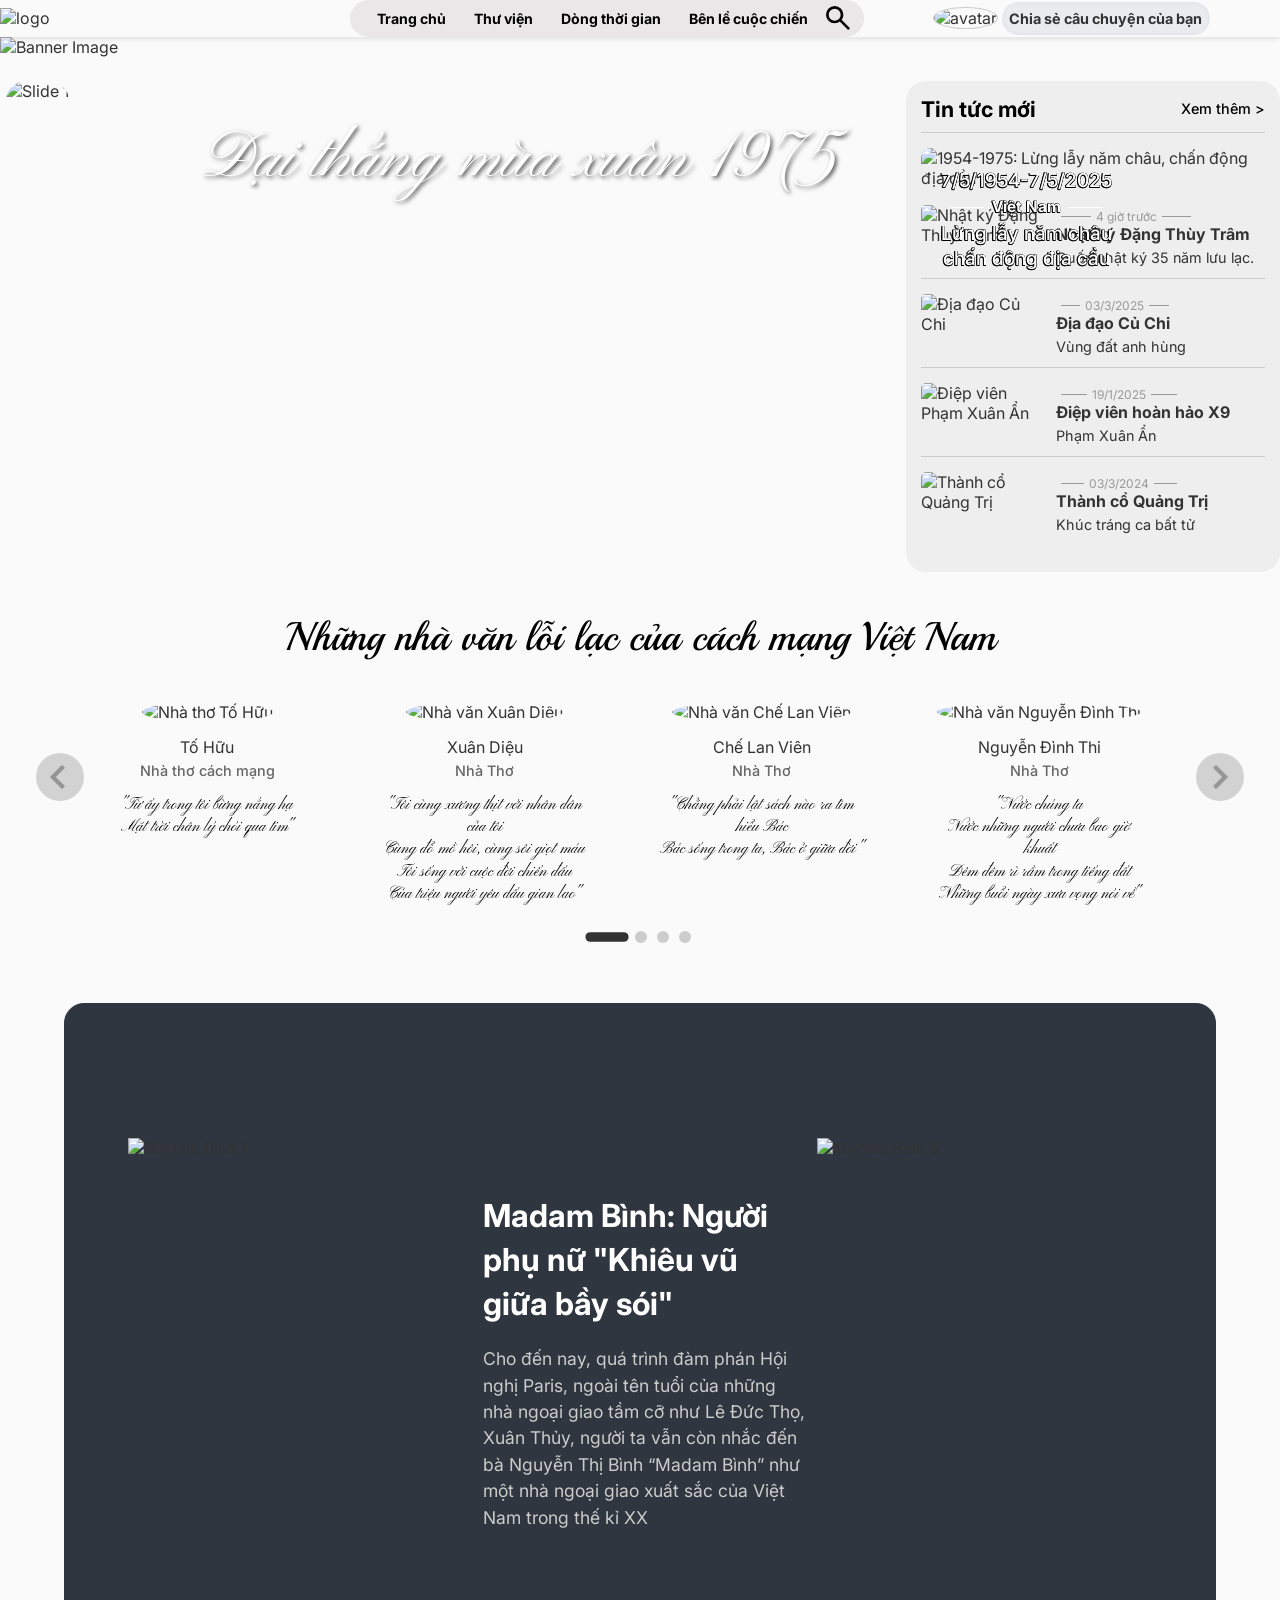
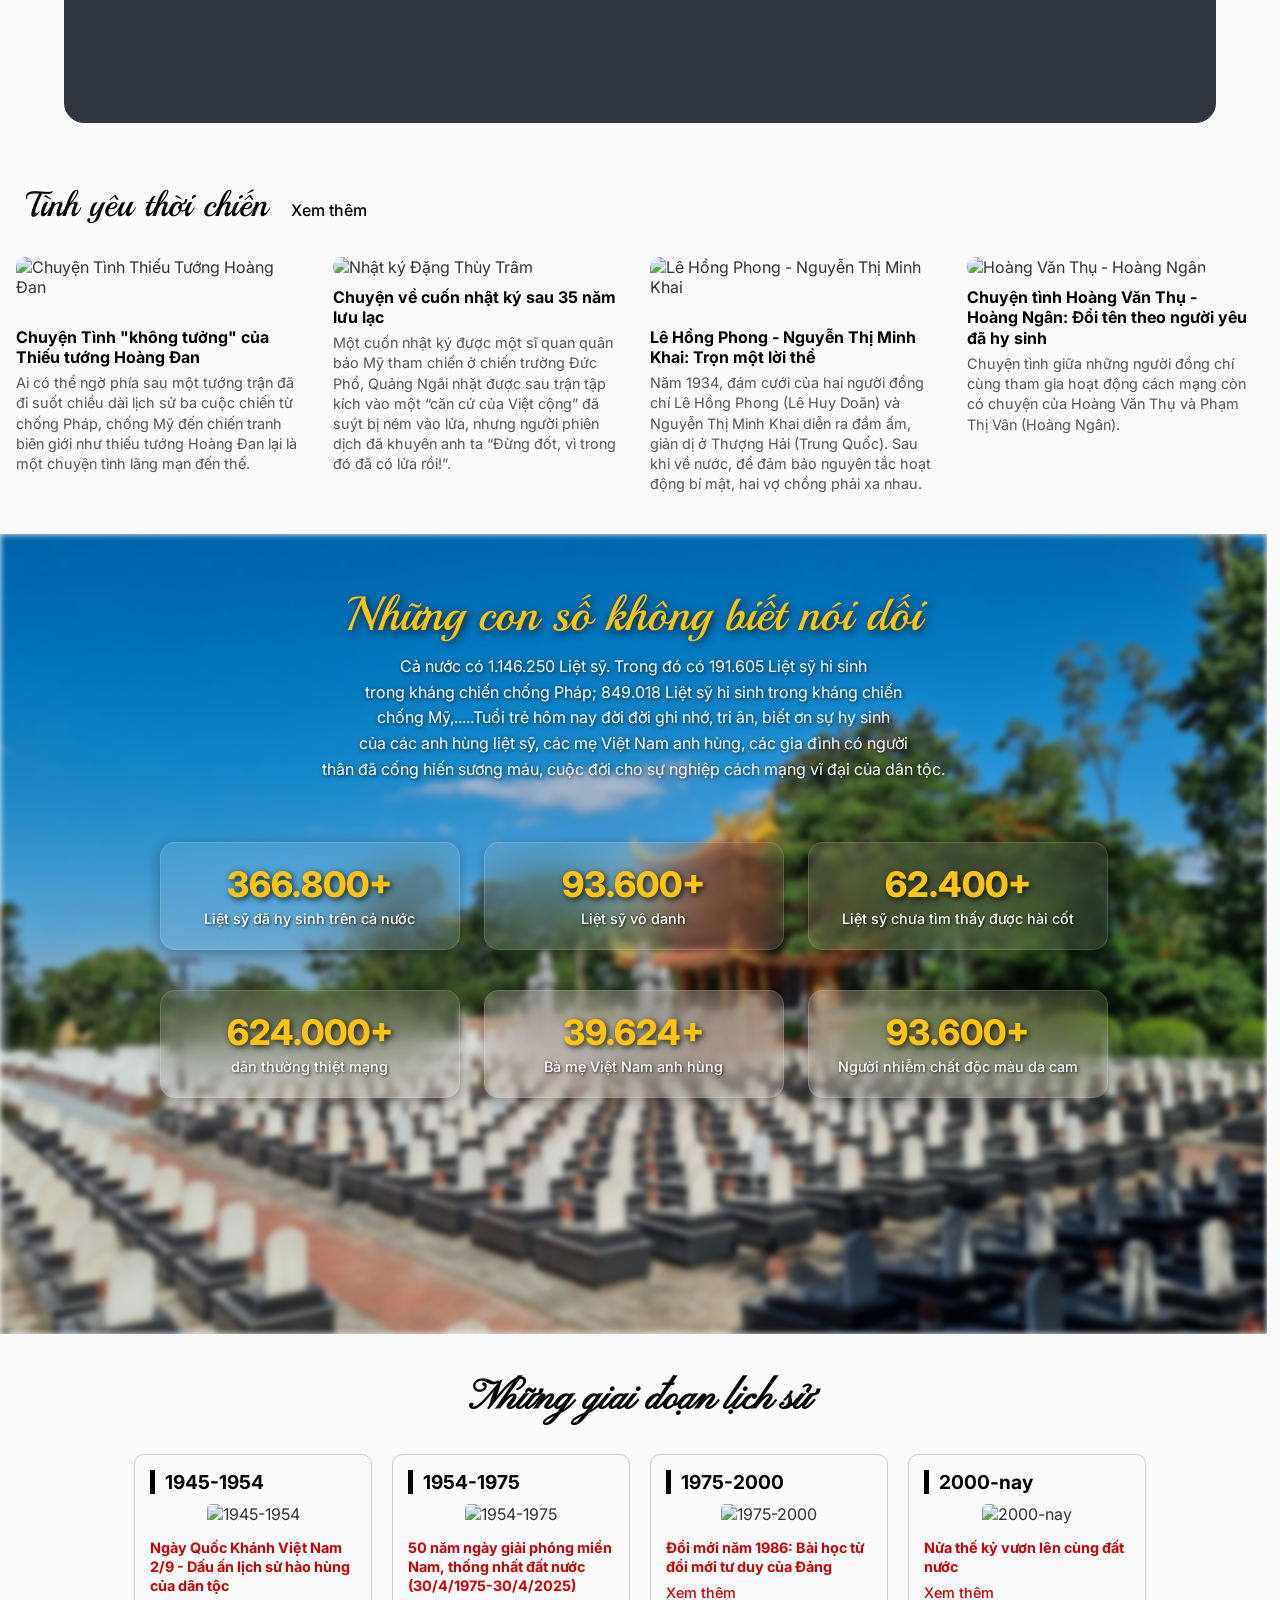
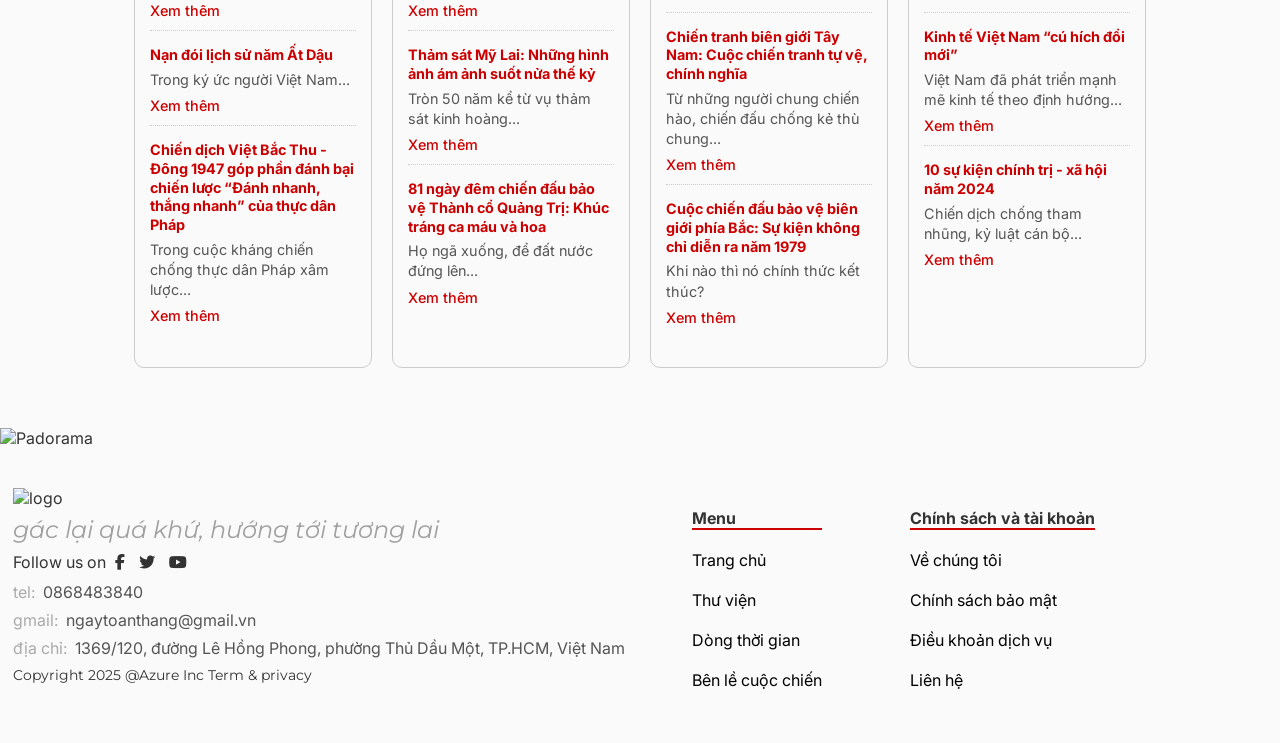
==== commit 511b1d87: "Update numbers-dont-lie Updated design for numbers-dont-lie." ====
--- a/index.html
+++ b/index.html
@@ -1,204 +1,151 @@
 <!DOCTYPE html>
 <html lang="en">
-<head>
-  <meta charset="UTF-8">
-  <meta name="viewport" content="width=device-width, initial-scale=1.0">
-  <title>Ngày Toàn Thắng</title>
-  <link rel="stylesheet" href="../style/index.css">
-  <link rel="preconnect" href="https://fonts.googleapis.com">
-  <link rel="preconnect" href="https://fonts.gstatic.com" crossorigin>
-  <link href="https://fonts.googleapis.com/css2?family=Inter:ital,opsz,wght@0,14..32,100..900;1,14..32,100..900&family=Merriweather:ital,opsz,wght@0,18..144,300..900;1,18..144,300..900&family=Montserrat:ital,wght@0,100..900;1,100..900&family=Pinyon+Script&family=Playball&display=swap" rel="stylesheet">
-</head>
-<body>
-  <div id="header"></div>
-  <div class="banner">
-    <img src="../assets/main-banner.png" alt="Banner Image">
-  </div>
-  <div class="front-page">
-    <div class="slider">
-      <div class="slide-item">
-        <a href = "../html/exp_paper.html"><img src="../assets/1975-34845.gif" alt="Slide 1"></a>
-        <div class="slide-item-1-caption">Đại thắng mùa xuân 1975</div>
-      </div>
-    </div>
-    <div class="news">
-      <div class="news-header">
-        <a href="#"><h1>Tin tức mới</h1></a>
-        <a href="#">Xem thêm &gt;</a>
-      </div>
-      <div class="news-main-item">
-        <img src="../assets/main-1.png" alt="1954-1975: Lừng lẫy năm châu, chấn động địa cầu">
-        <div class="news-main-caption">
-          <time datetime="1954-05-7">7/5/1954-</time><time datetime="2025-05-7">7/5/2025</time><br>
-          <a href="#"><h2>Việt Nam</h2></a>
-          <p>Lừng lẫy năm châu<br>chấn động địa cầu</p>
-        </div>
-      </div>
-
-      <div class="news-item">
-        <img src="../assets/main-2.png" alt="Nhật ký Đặng Thùy Trâm">
-        <div class="news-item-content">
-          <time>4 giờ trước</time>
-          <a href="#"><h2>Nhật ký Đặng Thùy Trâm</h2></a>
-          <p>Cuốn nhật ký 35 năm lưu lạc.</p>
-        </div>
-      </div>
-      <div class="news-item">
-        <img src="../assets/main-3.png" alt="Địa đạo Củ Chi">
-        <div class="news-item-content">
-          <time datetime="2025-03-3">03/3/2025</time>
-          <a href="#"><h2>Địa đạo Củ Chi</h2></a>
-          <p>Vùng đất anh hùng</p>
-        </div>
-      </div>
-      <div class="news-item">
-        <img src="../assets/main-4.png" alt="Điệp viên Phạm Xuân Ẩn">
-        <div class="news-item-content">
-          <time datetime="2025-01-19">19/1/2025</time>
-          <a href="#"><h2>Điệp viên hoàn hảo X9</h2></a>
-          <p>Phạm Xuân Ẩn</p>
-        </div>
-      </div>
-      <div class="news-item">
-        <img src="../assets/main-5.png" alt="Thành cổ Quảng Trị">
-        <div class="news-item-content">
-          <time datetime="2025-03-03">03/3/2024</time>
-          <a href="#"><h2>Thành cổ Quảng Trị</h2></a>
-          <p>Khúc tráng ca bất tử</p>
-        </div>
-      </div>
-    </div>
-  </div>
-
-  <div class="great-writers">
-    <a href="#"><h1>Những nhà văn lỗi lạc của cách mạng Việt Nam</h1></a>
-    <div class="writer-item">
-      <a href="#">
-        <img src="../assets/main-ToHuu.png" alt="Nhà thơ Tố Hữu">
-        <p>Tố Hữu</p>
-        <p>Nhà thơ cách mạng</p>
-        <p class="quote">
-          &quot;Từ ấy trong tôi bừng nắng hạ<br>
-          Mặt trời chân lý chói qua tim&quot;
-        </p>
-      </a>
-    </div>
-    <div class="writer-item">
-      <a href="#">
-        <img src="../assets/main-XuanDieu.png" alt="Nhà văn Xuân Diệu">
-        <p>Xuân Diệu</p> 
-        <p>Nhà Thơ</p>
-        <p class="quote">
-          &quot;Tôi cùng xương thịt với nhân dân của tôi<br>
-          Cùng đổ mồ hôi, cùng sôi giọt máu<br>
-          Tôi sống với cuộc đời chiến đấu<br>
-          Của triệu người yêu dấu gian lao&quot;
-        </p>
-      </a>
-    </div>
-    <div class="writer-item">
-      <a href="#">
-        <img src="../assets/main-CheLanVien.png" alt="Nhà văn Chế Lan Viên">
-        <p>Chế Lan Viên</p>
-        <p>Nhà Thơ</p>
-        <p class="quote">
-          &quot;Chẳng phải lật sách nào ra tìm hiểu Bác<br>
-          Bác sống trong ta, Bác ở giữa đời&quot;
-        </p>
-      </a>
-    </div>
-    <div class="writer-item">
-      <a href="#">
-        <img src="../assets/main-NguyenDinhThi.png" alt="Nhà văn Nguyễn Đình Thi">
-        <p>Nguyễn Đình Thi</p>
-        <p>Nhà Thơ</p>
-        <p class="quote">
-          &quot;Nước chúng ta<br>
-          Nước những người chưa bao giờ khuất<br>
-          Đêm đêm rì rầm trong tiếng đất<br>
-          Những buổi ngày xưa vọng nói về&quot;
-        </p>
-      </a>
-    </div>
-    <button class="gw-nav gw-nav-left" type="button">&lt;</button>
-    <button class="gw-nav gw-nav-right" type="button">&gt;</button>
-    <div class="gw-pagination">
-      <span class="gw-dot"></span>
-      <span class="gw-dot"></span>
-      <span class="gw-dot active"></span>
-      <span class="gw-dot"></span>
-    </div>
-  </div>
-
-  <div class="people-of-the-revolution">
-    <div class="people-of-the-revolution-wrapper">
-      <div class="people-of-the-revolution-column">
-        <img src="../assets/main-MadamBinh1.png" alt="Madam Bình 1">
-      </div>
-      <div class="caption">
-        <a href="#"><h1>Madam Bình: Người phụ nữ &quot;Khiêu vũ giữa bầy sói&quot;</h1></a>
-        <p>
-          Cho đến nay, quá trình đàm phán Hội nghị Paris, 
-          ngoài tên tuổi của những nhà ngoại giao tầm cỡ như Lê Đức Thọ, 
-          Xuân Thủy, người ta vẫn còn nhắc đến bà Nguyễn Thị Bình “Madam Bình” 
-          như một nhà ngoại giao xuất sắc của Việt Nam trong thế kỉ XX
-        </p>
-      </div>
-      <div class="people-of-the-revolution-art-column">
-        <img src="../assets/main-MadamBinh2.png" alt="Madam Bình 2">
-        <img src="../assets/main-MadamBinh3.png" alt="Madam Bình 3">
-        <img src="../assets/main-MadamBinh4.png" alt="Madam Bình 4">
-      </div>
-      <div class="people-of-the-revolution-column-2">
-        <img src="../assets/main-MadamBinh5.png" alt="Madam Bình 5">
-      </div>
-    </div>
-  </div>
-
-  <div class="love-stories-of-the-war">
-    <a href="#"><h1>Tình yêu thời chiến</h1></a>
-    <a href="#">Xem thêm</a>
-    <div class="love-story-container">
-      <div class="love-story-item">
-        <img src="../assets/main-HoangDan.png" alt="Chuyện Tình Thiếu Tướng Hoàng Đan">
-        <a href="#"><h2>Chuyện Tình "không tưởng" của Thiếu tướng Hoàng Đan</h2></a>
-        <p>
-          Ai có thể ngờ phía sau một tướng trận đã đi suốt chiều dài lịch sử 
-          ba cuộc chiến từ chống Pháp, chống Mỹ đến chiến tranh biên giới như 
-          thiếu tướng Hoàng Đan lại là một chuyện tình lãng mạn đến thế.
-        </p>  
-      </div>
-      <div class="love-story-item">
-        <img src="../assets/main-2.png" alt="Nhật ký Đặng Thùy Trâm">
-        <a href="#"><h2>Chuyện về cuốn nhật ký sau 35 năm lưu lạc</h2></a>
-        <p>
-          Một cuốn nhật ký được một sĩ quan quân báo Mỹ tham chiến ở 
-          chiến trường Đức Phổ, Quảng Ngãi nhặt được sau trận tập kích 
-          vào một “căn cứ của Việt cộng” đã suýt bị ném vào lửa, nhưng 
-          người phiên dịch đã khuyên anh ta “Đừng đốt, vì trong đó đã có 
-          lửa rồi!”.
-        </p>
-      </div>
-      <div class="love-story-item">
-        <img src="../assets/main-LeHongPhong-NguyenThiMinhKhai.png" alt="Lê Hồng Phong - Nguyễn Thị Minh Khai">
-        <a href="#"><h2>Lê Hồng Phong - Nguyễn Thị Minh Khai: Trọn một lời thề</h2></a>
-        <p>
-          Năm 1934, đám cưới của hai người đồng chí Lê Hồng Phong 
-          (Lê Huy Doãn) và Nguyễn Thị Minh Khai diễn ra đầm ấm, giản dị ở 
-          Thượng Hải (Trung Quốc). Sau khi về nước, để đảm bảo nguyên tắc 
-          hoạt động bí mật, hai vợ chồng phải xa nhau.
-        </p>
-      </div>
-      <div class="love-story-item">
-        <img src="../assets/main-HoangVanThu-HoangNgan.png" alt="Hoàng Văn Thụ - Hoàng Ngân">
-        <a href="#"><h2>Chuyện tình Hoàng Văn Thụ - Hoàng Ngân: Đổi tên theo người yêu đã hy sinh</h2></a>
-        <p>
-          Chuyện tình giữa những người đồng chí cùng tham gia hoạt động 
-          cách mạng còn có chuyện của Hoàng Văn Thụ và Phạm Thị Vân (Hoàng Ngân).
-        </p>
-      </div>
-    </div>
-  </div>
+  <head>
+    <meta charset="UTF-8" />
+    <meta name="viewport" content="width=device-width, initial-scale=1.0" />
+    <title>Ngày Toàn Thắng</title>
+    <link rel="stylesheet" href="../style/index.css" />
+    <link rel="preconnect" href="https://fonts.googleapis.com" />
+    <link rel="preconnect" href="https://fonts.gstatic.com" crossorigin />
+    <link
+      href="https://fonts.googleapis.com/css2?family=Inter:ital,opsz,wght@0,14..32,100..900;1,14..32,100..900&family=Merriweather:ital,opsz,wght@0,18..144,300..900;1,18..144,300..900&family=Montserrat:ital,wght@0,100..900;1,100..900&family=Pinyon+Script&family=Playball&display=swap"
+      rel="stylesheet"
+    />
+    <script src="./js/index.js"></script>
+  </head>
+  <body>
+    <div id="header"></div>
+    <div class="banner">
+      <img src="../assets/main-banner.png" alt="Banner Image" />
+    </div>
+    <div class="front-page">
+      <div class="slider">
+        <div class="slide-item">
+          <a href="../html/exp_paper.html"
+            ><img src="../assets/1975-34845.gif" alt="Slide 1"
+          /></a>
+          <div class="slide-item-1-caption">Đại thắng mùa xuân 1975</div>
+        </div>
+      </div>
+      <div class="news">
+        <div class="news-header">
+          <a href="#"><h1>Tin tức mới</h1></a>
+          <a href="#">Xem thêm &gt;</a>
+        </div>
+        <div class="news-main-item">
+          <img
+            src="../assets/main-1.png"
+            alt="1954-1975: Lừng lẫy năm châu, chấn động địa cầu"
+          />
+          <div class="news-main-caption">
+            <time datetime="1954-05-7">7/5/1954-</time
+            ><time datetime="2025-05-7">7/5/2025</time><br />
+            <a href="#"><h2>Việt Nam</h2></a>
+            <p>Lừng lẫy năm châu<br />chấn động địa cầu</p>
+          </div>
+        </div>
+
+        <div class="news-item">
+          <img src="../assets/main-2.png" alt="Nhật ký Đặng Thùy Trâm" />
+          <div class="news-item-content">
+            <time>4 giờ trước</time>
+            <a href="#"><h2>Nhật ký Đặng Thùy Trâm</h2></a>
+            <p>Cuốn nhật ký 35 năm lưu lạc.</p>
+          </div>
+        </div>
+        <div class="news-item">
+          <img src="../assets/main-3.png" alt="Địa đạo Củ Chi" />
+          <div class="news-item-content">
+            <time datetime="2025-03-3">03/3/2025</time>
+            <a href="#"><h2>Địa đạo Củ Chi</h2></a>
+            <p>Vùng đất anh hùng</p>
+          </div>
+        </div>
+        <div class="news-item">
+          <img src="../assets/main-4.png" alt="Điệp viên Phạm Xuân Ẩn" />
+          <div class="news-item-content">
+            <time datetime="2025-01-19">19/1/2025</time>
+            <a href="#"><h2>Điệp viên hoàn hảo X9</h2></a>
+            <p>Phạm Xuân Ẩn</p>
+          </div>
+        </div>
+        <div class="news-item">
+          <img src="../assets/main-5.png" alt="Thành cổ Quảng Trị" />
+          <div class="news-item-content">
+            <time datetime="2025-03-03">03/3/2024</time>
+            <a href="#"><h2>Thành cổ Quảng Trị</h2></a>
+            <p>Khúc tráng ca bất tử</p>
+          </div>
+        </div>
+      </div>
+    </div>
+
+    <div class="great-writers">
+      <a href="#"><h1>Những nhà văn lỗi lạc của cách mạng Việt Nam</h1></a>
+      <div class="writer-item">
+        <a href="#">
+          <img src="../assets/main-ToHuu.png" alt="Nhà thơ Tố Hữu" />
+          <p>Tố Hữu</p>
+          <p>Nhà thơ cách mạng</p>
+          <p class="quote">
+            &quot;Từ ấy trong tôi bừng nắng hạ<br />
+            Mặt trời chân lý chói qua tim&quot;
+          </p>
+        </a>
+      </div>
+      <div class="writer-item">
+        <a href="#">
+          <img src="../assets/main-XuanDieu.png" alt="Nhà văn Xuân Diệu" />
+          <p>Xuân Diệu</p>
+          <p>Nhà Thơ</p>
+          <p class="quote">
+            &quot;Tôi cùng xương thịt với nhân dân của tôi<br />
+            Cùng đổ mồ hôi, cùng sôi giọt máu<br />
+            Tôi sống với cuộc đời chiến đấu<br />
+            Của triệu người yêu dấu gian lao&quot;
+          </p>
+        </a>
+      </div>
+      <div class="writer-item">
+        <a href="#">
+          <img src="../assets/main-CheLanVien.png" alt="Nhà văn Chế Lan Viên" />
+          <p>Chế Lan Viên</p>
+          <p>Nhà Thơ</p>
+          <p class="quote">
+            &quot;Chẳng phải lật sách nào ra tìm hiểu Bác<br />
+            Bác sống trong ta, Bác ở giữa đời&quot;
+          </p>
+        </a>
+      </div>
+      <div class="writer-item">
+        <a href="#">
+          <img
+            src="../assets/main-NguyenDinhThi.png"
+            alt="Nhà văn Nguyễn Đình Thi"
+          />
+          <p>Nguyễn Đình Thi</p>
+          <p>Nhà Thơ</p>
+          <p class="quote">
+            &quot;Nước chúng ta<br />
+            Nước những người chưa bao giờ khuất<br />
+            Đêm đêm rì rầm trong tiếng đất<br />
+            Những buổi ngày xưa vọng nói về&quot;
+          </p>
+        </a>
+      </div>
+      <button class="gw-nav gw-nav-left" type="button">
+        <img src="./assets/back_arrow.png" alt="" />
+      </button>
+      <button class="gw-nav gw-nav-right" type="button">
+        <img src="./assets/left_arrow.png" alt="" />
+      </button>
+      <div class="gw-pagination">
+        <span class="gw-dot"></span>
+        <span class="gw-dot"></span>
+        <span class="gw-dot active"></span>
+        <span class="gw-dot"></span>
+      </div>
+    </div>
 
     <div class="people-of-the-revolution">
       <div class="people-of-the-revolution-wrapper">
@@ -228,8 +175,6 @@
         </div>
       </div>
     </div>
-    <img class="numbers-img" src="../assets/main-tuongniemlietsi.png" alt="Mộ Liệt Sỹ">
-  </div>
 
     <div class="love-stories-of-the-war">
       <a href="#"><h1>Tình yêu thời chiến</h1></a>
@@ -261,7 +206,7 @@
         </div>
         <div class="love-story-item">
           <img
-            src="./assets/vo-chong-le-hong-phong-nguyen-thi-minh-khai.webp"
+            src="../assets/main-LeHongPhong-NguyenThiMinhKhai.png"
             alt="Lê Hồng Phong - Nguyễn Thị Minh Khai"
           />
           <a href="#"
@@ -293,10 +238,10 @@
       </div>
     </div>
 
-    <div class="Numbers-dont-lie">
+    <div class="numbers-dont-lie">
       <a href="./map_vietnam/index.html"
-        ><h1>Những con số không biết nói dối</h1></a
-      >
+        ><h1>Những con số không biết nói dối</h1></a>
+      <img class="numbers-img" src="../assets/main-tuongniemlietsi.jpg">
       <p>
         Cả nước có 1.146.250 Liệt sỹ. Trong đó có 191.605 Liệt sỹ hi sinh<br />
         trong kháng chiến chống Pháp; 849.018 Liệt sỹ hi sinh trong kháng
@@ -336,7 +281,7 @@
       </div>
     </div>
 
-    <div class="Historical-stage">
+    <div class="historical-stage">
       <a href="#"><h1>Những giai đoạn lịch sử</h1></a>
       <div class="stage-container">
         <div class="stage-collumn">
@@ -368,70 +313,98 @@
           </div>
         </div>
 
-      <div class="stage-collumn">
-        <a href="#"><h2>1954-1975</h2></a>
-        <img src="../assets/main-giaidoanlichsu-2.png" alt="1954-1975">
-        <div class="stage-item">
-          <a href="#"><h3>50 năm ngày giải phóng miền Nam, thống nhất đất nước &#40;30/4/1975-30/4/2025&#41;</h3></a>
-          <a href="#">Xem thêm</a>
-        </div>
-        <div class="stage-item">
-          <a href="#"><h3>Thảm sát Mỹ Lai: Những hình ảnh ám ảnh suốt nửa thế kỷ</h3></a>
-          <p>Tròn 50 năm kể từ vụ thảm sát kinh hoàng...</p>
-          <a href="#">Xem thêm</a>
-        </div>
-        <div class="stage-item">
-          <a href="#"><h3>81 ngày đêm chiến đấu bảo vệ Thành cổ Quảng Trị: Khúc tráng ca máu và hoa</h3></a>
-          <p>Họ ngã xuống, để đất nước đứng lên...</p>
-          <a href="#">Xem thêm</a>
-        </div>
-      </div>
-
-      <div class="stage-collumn">
-        <a href="#"><h2>1975-2000</h2></a>
-        <img src="../assets/main-giaidoanlichsu-3.png" alt="1975-2000">
-        <div class="stage-item">
-          <a href="#"><h3>Đổi mới năm 1986: Bài học từ đổi mới tư duy của Đảng</h3></a>
-          <a href="#">Xem thêm</a>
-        </div>
-        <div class="stage-item">
-          <a href="#"><h3>Chiến tranh biên giới Tây Nam: Cuộc chiến tranh tự vệ, chính nghĩa</h3></a>
-          <p>Từ những người chung chiến hào, chiến đấu chống kẻ thù chung...</p>
-          <a href="#">Xem thêm</a>
-        </div>
-        <div class="stage-item">
-          <a href="#"><h3>Cuộc chiến đấu bảo vệ biên giới phía Bắc: Sự kiện không chỉ diễn ra năm 1979</h3></a>
-          <p>Khi nào thì nó chính thức kết thúc?</p>
-          <a href="#">Xem thêm</a>
-        </div>
-      </div>
-
-      <div class="stage-collumn">
-        <a href="#"><h2>2000-nay</h2></a>
-        <img src="../assets/main-giaidoanlichsu-4.png" alt="2000-nay">
-        <div class="stage-item">
-          <a href="#"><h3>Nửa thế kỷ vươn lên cùng đất nước</h3></a>
-          <a href="#">Xem thêm</a>
-        </div>
-        <div class="stage-item">
-          <a href="#"><h3>Kinh tế Việt Nam “cú hích đổi mới”</h3></a>
-          <p>Việt Nam đã phát triển mạnh mẽ kinh tế theo định hướng...</p>
-          <a href="#">Xem thêm</a>
-        </div>
-        <div class="stage-item">
-          <a href="#"><h3>10 sự kiện chính trị &#45; xã hội năm 2024</h3></a>
-          <p>Chiến dịch chống tham nhũng, kỷ luật cán bộ...</p>
-          <a href="#">Xem thêm</a>
-        </div>
-      </div>
-    </div>
-  </div>
-
-  <div class="padorama">
-    <img src="../assets/main-padorama.png" alt="Padorama">
-  </div>
-
-  <div id="footer"></div>
-  <script src="../js/Header-Footer.js"></script>
-</body>
+        <div class="stage-collumn">
+          <a href="#"><h2>1954-1975</h2></a>
+          <img src="../assets/main-giaidoanlichsu-2.png" alt="1954-1975" />
+          <div class="stage-item">
+            <a href="#"
+              ><h3>
+                50 năm ngày giải phóng miền Nam, thống nhất đất nước
+                &#40;30/4/1975-30/4/2025&#41;
+              </h3></a
+            >
+            <a href="#">Xem thêm</a>
+          </div>
+          <div class="stage-item">
+            <a href="#"
+              ><h3>
+                Thảm sát Mỹ Lai: Những hình ảnh ám ảnh suốt nửa thế kỷ
+              </h3></a
+            >
+            <p>Tròn 50 năm kể từ vụ thảm sát kinh hoàng...</p>
+            <a href="#">Xem thêm</a>
+          </div>
+          <div class="stage-item">
+            <a href="#"
+              ><h3>
+                81 ngày đêm chiến đấu bảo vệ Thành cổ Quảng Trị: Khúc tráng ca
+                máu và hoa
+              </h3></a
+            >
+            <p>Họ ngã xuống, để đất nước đứng lên...</p>
+            <a href="#">Xem thêm</a>
+          </div>
+        </div>
+
+        <div class="stage-collumn">
+          <a href="#"><h2>1975-2000</h2></a>
+          <img src="../assets/main-giaidoanlichsu-3.png" alt="1975-2000" />
+          <div class="stage-item">
+            <a href="#"
+              ><h3>Đổi mới năm 1986: Bài học từ đổi mới tư duy của Đảng</h3></a
+            >
+            <a href="#">Xem thêm</a>
+          </div>
+          <div class="stage-item">
+            <a href="#"
+              ><h3>
+                Chiến tranh biên giới Tây Nam: Cuộc chiến tranh tự vệ, chính
+                nghĩa
+              </h3></a
+            >
+            <p>
+              Từ những người chung chiến hào, chiến đấu chống kẻ thù chung...
+            </p>
+            <a href="#">Xem thêm</a>
+          </div>
+          <div class="stage-item">
+            <a href="#"
+              ><h3>
+                Cuộc chiến đấu bảo vệ biên giới phía Bắc: Sự kiện không chỉ diễn
+                ra năm 1979
+              </h3></a
+            >
+            <p>Khi nào thì nó chính thức kết thúc?</p>
+            <a href="#">Xem thêm</a>
+          </div>
+        </div>
+
+        <div class="stage-collumn">
+          <a href="#"><h2>2000-nay</h2></a>
+          <img src="../assets/main-giaidoanlichsu-4.png" alt="2000-nay" />
+          <div class="stage-item">
+            <a href="#"><h3>Nửa thế kỷ vươn lên cùng đất nước</h3></a>
+            <a href="#">Xem thêm</a>
+          </div>
+          <div class="stage-item">
+            <a href="#"><h3>Kinh tế Việt Nam “cú hích đổi mới”</h3></a>
+            <p>Việt Nam đã phát triển mạnh mẽ kinh tế theo định hướng...</p>
+            <a href="#">Xem thêm</a>
+          </div>
+          <div class="stage-item">
+            <a href="#"><h3>10 sự kiện chính trị &#45; xã hội năm 2024</h3></a>
+            <p>Chiến dịch chống tham nhũng, kỷ luật cán bộ...</p>
+            <a href="#">Xem thêm</a>
+          </div>
+        </div>
+      </div>
+    </div>
+
+    <div class="padorama">
+      <img src="../assets/main-padorama.png" alt="Padorama" />
+    </div>
+
+    <div id="footer"></div>
+    <script src="../js/Header-Footer.js"></script>
+  </body>
 </html>
--- a/style/index.css
+++ b/style/index.css
@@ -577,11 +577,21 @@
   .people-of-the-revolution-wrapper{
     flex-direction: column;
   }
+  .people-of-the-revolution-column{
+    justify-content: center;
+  }
+  .people-of-the-revolution-column img{
+    object-fit: contain;
+  }
   .people-of-the-revolution-column-2{
     display: none;
   }
-  .people-of-the-revolution-art-column{
-    display: none;
+  .people-of-the-revolution .caption h1{
+    font-size: 1.5em;
+    line-height: 1em;
+  }
+  .people-of-the-revolution .caption p{
+    font-size: 0.9em;
   }
 }
 /* TÌNH YÊU THỜI CHIẾN */
@@ -677,6 +687,9 @@
   }
   .love-story-item p{
     font-size: 0.9em;
+  }
+  .love-story-item img{
+    height: 20%;
   }
 }
 /* NHỮNG CON SỐ */
@@ -702,7 +715,7 @@
   height: 100%;
   object-fit: fill;
   z-index: 1;
-  filter: blur(3px) brightness(0.6);
+  filter: blur(3px) brightness(0.9);
   pointer-events: none;
 }
 
@@ -715,7 +728,7 @@
   width: 100%;
   height: 100%;
   background: rgba(47, 54, 64, 0.7);
-  opacity: 0.8;
+  opacity: 0.01;
   z-index: 2;
   pointer-events: none;
 }
@@ -756,15 +769,14 @@
   margin: 0 auto;
 }
 
-/* Number items với hiệu ứng nổi */
 .numbers-dont-lie .number-item {
   display: inline-block;
   width: 30%;
   text-align: center;
   margin: 2% 1%;
   vertical-align: top;
-  background: rgba(88, 54, 54, 0.08);
-  backdrop-filter: blur(10px);
+  background: rgba(255, 243, 243, 0.08);
+  backdrop-filter: blur(30px);
   border: 1px solid rgba(255, 255, 255, 0.15);
   border-radius: 15px;
   padding: 20px 15px;
@@ -794,8 +806,8 @@
   text-shadow: 1px 1px 3px rgba(0, 0, 0, 0.8);
 }
 @media (min-width: 360px) and (max-width: 767px){
-  .Numbers-dont-lie .number-item{
-    width: 40%;
+  .numbers-dont-lie .number-item{
+    width: 45%;
   }
 }
 /* GIAI ĐOẠN LỊCH SỬ */
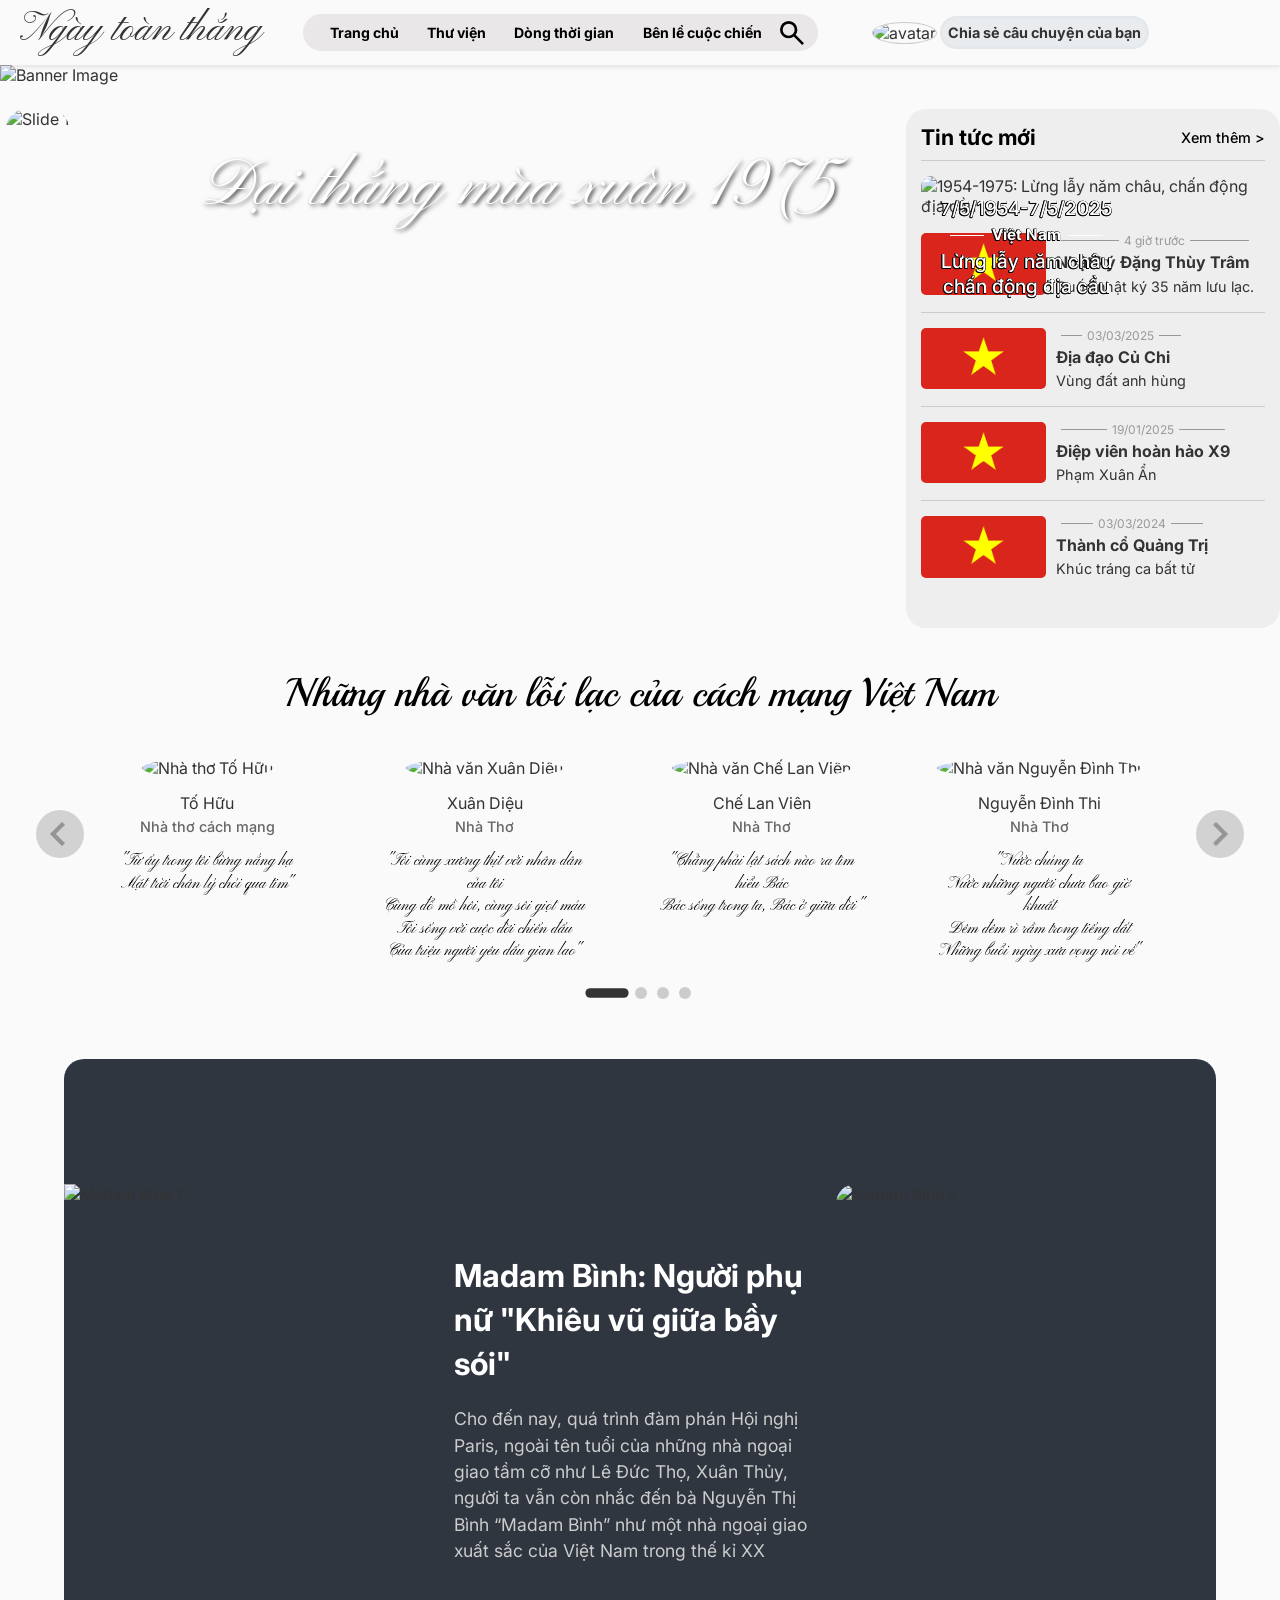
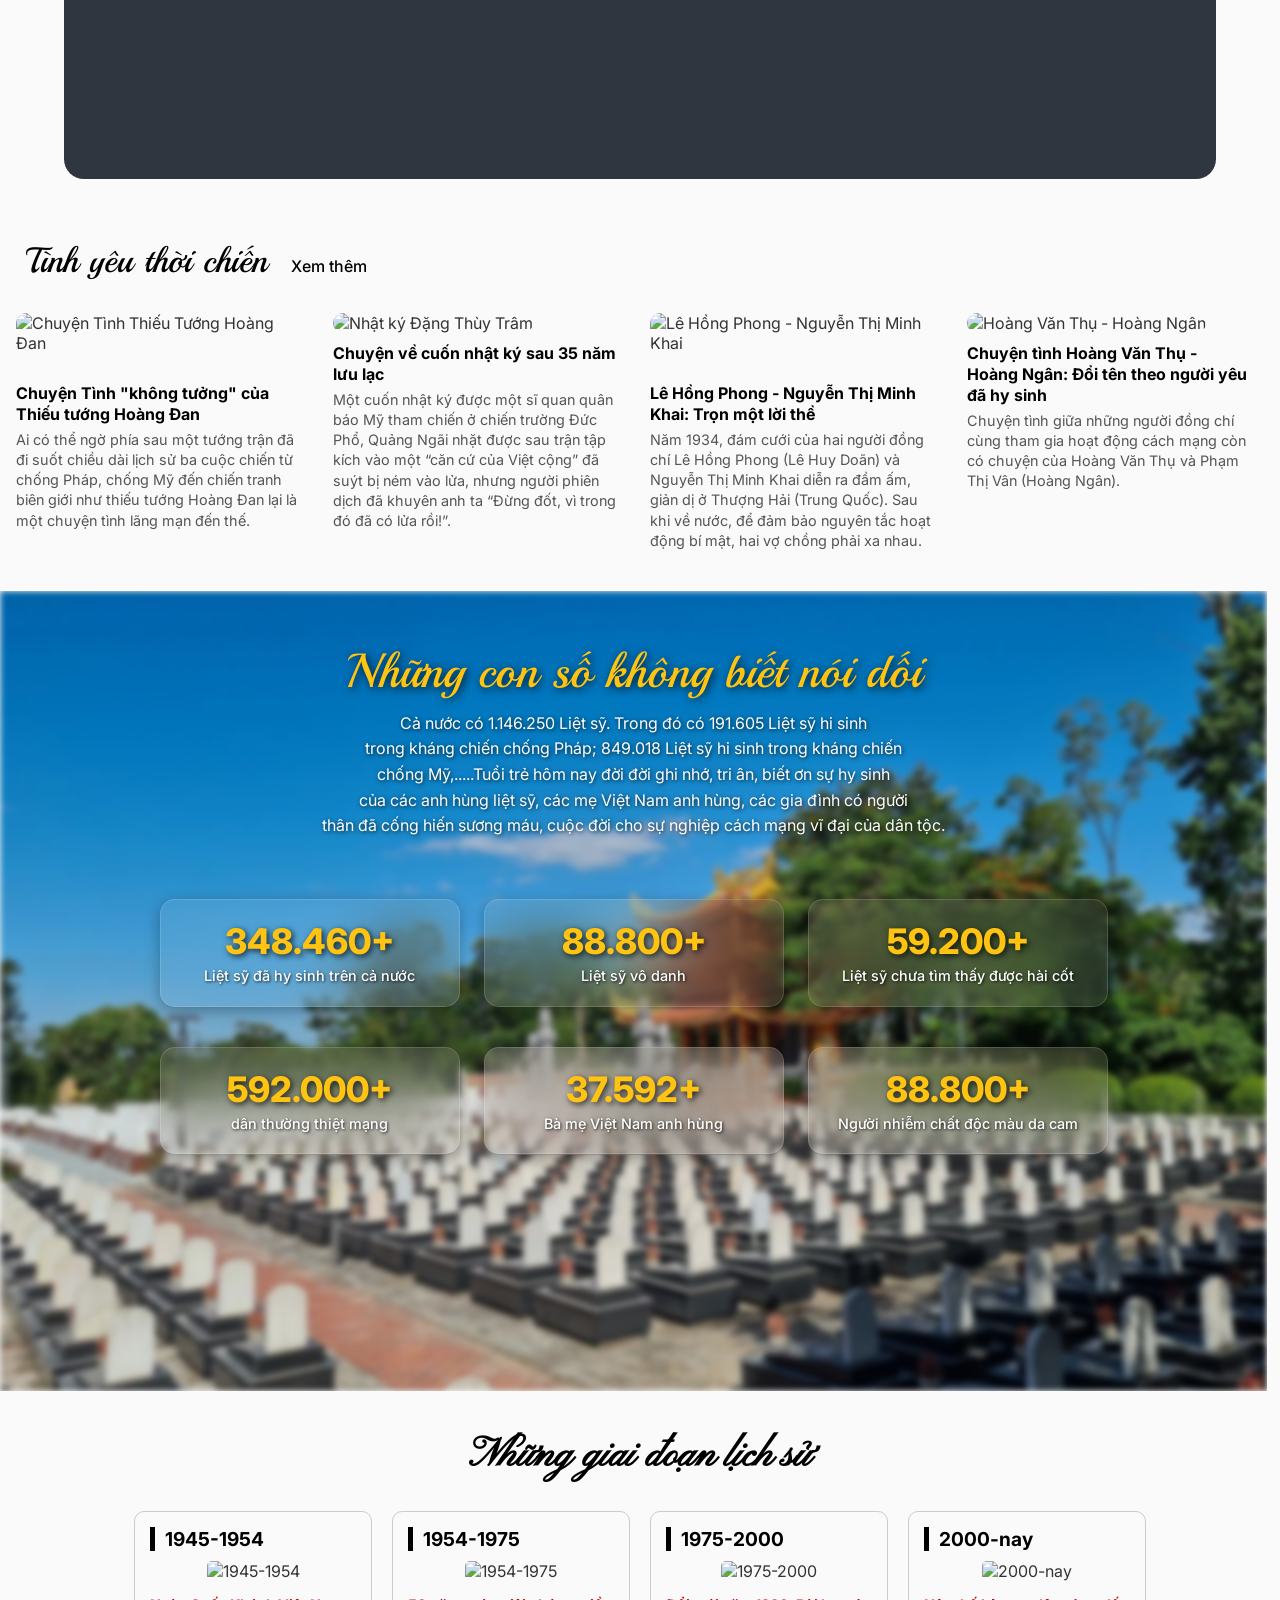
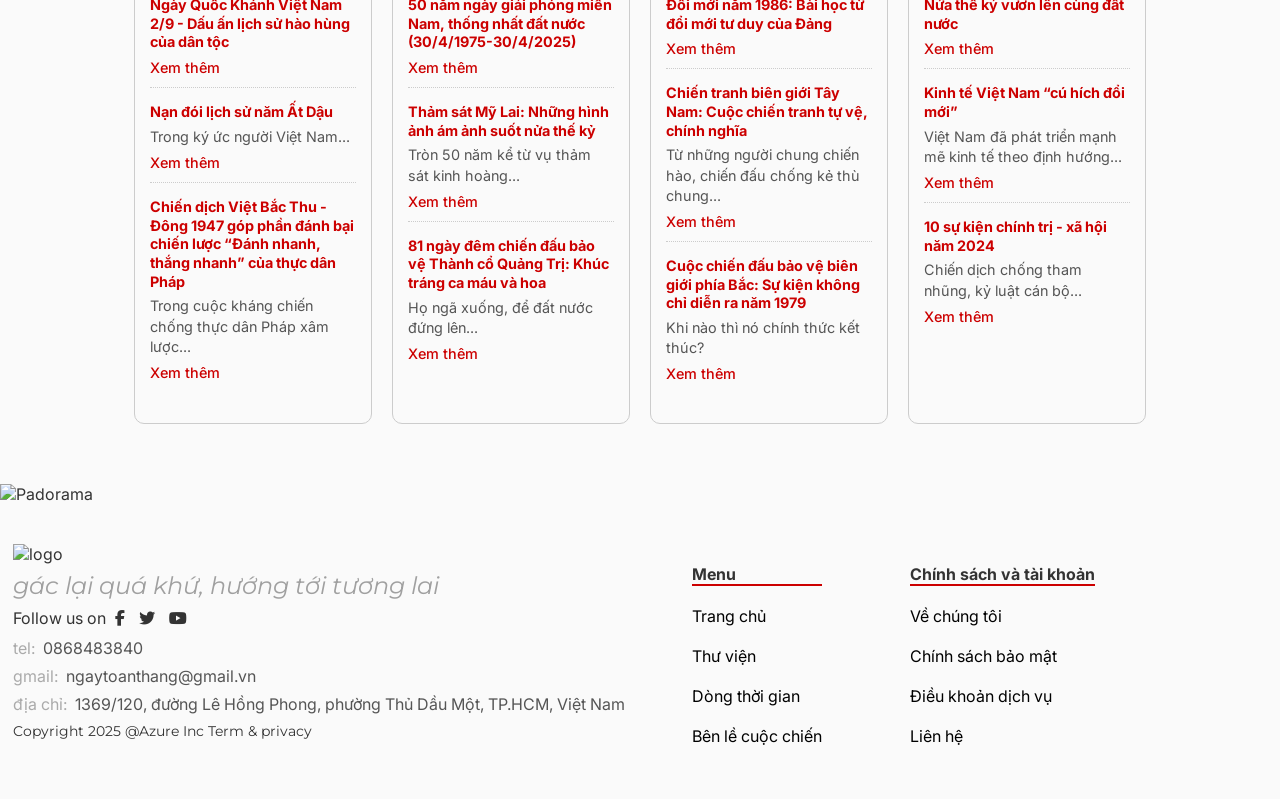
==== commit bce37c8b: "Add news system and story sharing feature Implemented a dynamic news system with localStorage suppor" ====
--- a/index.html
+++ b/index.html
@@ -404,6 +404,15 @@
       <img src="../assets/main-padorama.png" alt="Padorama" />
     </div>
 
+
+    <script src="../js/news.js"></script>
+    <script>
+    document.addEventListener('DOMContentLoaded', () => {
+      if (window.newsSystem) {
+        window.newsSystem.renderNews();
+      }
+    });
+    </script>
     <div id="footer"></div>
     <script src="../js/Header-Footer.js"></script>
   </body>
--- a/style/index.css
+++ b/style/index.css
@@ -21,6 +21,7 @@
   height: auto;
   margin-bottom: 24px;
 }
+
 .banner img {
   width: 100%;
   height: auto;
@@ -166,14 +167,22 @@
   padding-bottom: 10px;
   border-bottom: 1px solid #cccccc;
 }
+.news-item time{
+  font-size: 0.75em;
+  margin: 0;
+  color: #999;
+  display: flex;
+  align-items: center;
+  white-space: nowrap;
+  margin-bottom: 5px;
+}
 .news-item time::before,
 .news-item time::after {
-  display: inline-block;
   content: "";
   border-top: 1px solid #999999;
+  flex: 1;
   margin: 0px 5px;
-  width: 15%;
-  transform: translateY(-4px);
+  width: 15px;
 }
 .news-item h2 {
   font-size: 1em;
@@ -206,6 +215,12 @@
 }
 
 @media (min-width: 768px) and (max-width: 1024px) {
+  .banner {
+    width: 100%;
+    height: auto;
+    margin-bottom: 0px;
+  }
+
   .front-page {
     flex-direction: column;
     align-items: center;
@@ -227,14 +242,14 @@
     align-self: center;
     height: auto;
     overflow: hidden;
-    border-radius: 10px;
+    border-radius: 0px;
   }
   .slider img {
     width: 100%;
     height: 100%;
     object-fit: cover;
     object-position: center;
-    border-radius: 10px;
+    border-radius: 0px;
   }
   .slide-item-1-caption {
     font-size: 3em;
@@ -244,19 +259,58 @@
   .news {
     width: 60%;
     max-height: none;
-  }
-  .news-main-item{
+    display: flex;
+    flex-direction: column;
+    justify-content: space-between;
+    padding: 12px 15px;
+  }
+  
+  .news-main-item {
     display: none;
   }
+  
+  .news-item {
+    display: flex;
+    height: auto;
+    flex: 1;
+    gap: 10px;
+    font-family: "Montserrat", sans-serif;
+    margin-bottom: 0;
+    padding: 15px 0;
+    border-bottom: 1px solid #cccccc;
+  }
+  
+  .news-item:first-child {
+    padding-top: 0;
+    border-top: 1px solid #cccccc;
+  }
+  
+  .news-item:last-child {
+    padding-bottom: 0;
+    border-bottom: none;
+  }
+  
+  .news-item img {
+    width: 125px;
+    height: 90px;
+    min-height: 90px;
+    max-height: 90px;
+    object-fit: cover;
+    border-radius: 5px;
+    flex-shrink: 0;
+  }
+  
   .news-item-content {
-  display: flex;
-  flex-direction: column;
-  align-items: left;
-  justify-content: center;
-  text-align: left;
-  vertical-align: middle;
-}
-  .news-item p{
+    display: flex;
+    flex-direction: column;
+    align-items: left;
+    justify-content: center;
+    text-align: left;
+    vertical-align: middle;
+    flex: 1;
+  }
+  
+  .news-item p {
     display: inline-block;
     vertical-align: middle;
   }
@@ -276,35 +330,82 @@
     align-items: center;
     object-position: center;
     margin: 0;
-    margin-bottom: 24px;
+    margin-bottom: 0px;
   }
   .slide-item {
     display: block;
     align-self: center;
     height: auto;
     overflow: hidden;
-    border-radius: 10px;
+    border-radius: 0px;
   }
   .slider img {
     width: 100%;
     height: 100%;
     object-fit: cover;
     object-position: center;
-    border-radius: 10px;
+    border-radius: 0px;
   }
   .slide-item-1-caption {
-    font-size: 3em;
-    top: 40px;
-    right: 40px;
+    font-size: 2em;
+    top: 20px;
+    right: 20px;
   }
   .news {
     width: 60%;
     max-height: none;
-  }
-  .news-main-item{
+    display: flex;
+    flex-direction: column;
+    justify-content: space-between;
+    padding: 12px 15px;
+  }
+  
+  .news-main-item {
     display: none;
   }
-  .news-item p{
+  
+  .news-item {
+    display: flex;
+    height: auto;
+    flex: 1;
+    gap: 10px;
+    font-family: "Montserrat", sans-serif;
+    margin-bottom: 0;
+    padding: 15px 0;
+    border-bottom: 1px solid #cccccc;
+  }
+  
+  .news-item:first-child {
+    padding-top: 0;
+    border-top: 1px solid #cccccc;
+  }
+  
+  .news-item:last-child {
+    padding-bottom: 0;
+    border-bottom: none;
+  }
+  
+  .news-item img {
+    width: 125px;
+    height: 90px;
+    min-height: 90px;
+    max-height: 90px;
+    object-fit: cover;
+    border-radius: 5px;
+    flex-shrink: 0;
+  }
+  
+  .news-item-content {
+    display: flex;
+    flex-direction: column;
+    align-items: left;
+    justify-content: center;
+    text-align: left;
+    vertical-align: middle;
+    flex: 1;
+  }
+  
+  .news-item p {
     display: inline-block;
     vertical-align: middle;
   }
@@ -313,7 +414,6 @@
 /* NHÀ VĂN LỖI LẠC*/
 
 .great-writers {
-
   position: relative;
   width: 90vw;
   max-width: 1650px;
@@ -458,21 +558,28 @@
 .gw-dot:hover {
   background-color: #666;
 }
+
+@media (max-width: 1024px) {
+  .gw-nav {
+    display: none;
+  }
+}
+
 @media (min-width: 768px) and (max-width: 1024px) {
-  .writer-item{
+  .writer-item {
     width: 45%;
   }
-  .writer-item:nth-child(n+4){
-    display:none;
+  .writer-item:nth-child(n + 4) {
+    display: none;
   }
 }
 
 @media (min-width: 360px) and (max-width: 767px) {
-  .writer-item{
+  .writer-item {
     width: 45%;
   }
-  .writer-item:nth-child(n+4){
-    display:none;
+  .writer-item:nth-child(n + 4) {
+    display: none;
   }
 }
 /* MADAM BÌNH */
@@ -482,16 +589,16 @@
   width: 90vw;
   height: 80vh;
   justify-content: center;
-  border: #2f3640 1px solid;
+  /* border: #2f3640 1px solid; */
   border-radius: 20px;
   background-color: #2f3640;
   margin: 60px auto;
-  padding: 20px 0.5vw;
+  padding: 0 0 20px 0;
 }
 
 .people-of-the-revolution-wrapper {
   display: flex;
-  width: 90%;
+  width: 100%;
   max-width: 1650px;
   height: 50vh;
   margin: auto auto;
@@ -500,16 +607,19 @@
   vertical-align: middle;
 }
 
-.people-of-the-revolution-column, .people-of-the-revolution-column-2 {
-  display: flex;
-  width: 100%;
+.people-of-the-revolution-column,
+.people-of-the-revolution-column-2 {
+  display: flex;
   flex-grow: 1;
   padding: none;
-}
-.people-of-the-revolution-column, .people-of-the-revolution-column-2 img {
+  margin: none;
+  border-radius: 20px;
   width: 100%;
   height: 100%;
-  object-fit: cover;
+}
+.people-of-the-revolution-column-2 img {
+  object-fit: fill;
+  border-radius: 20px;
 }
 
 .people-of-the-revolution .caption {
@@ -521,7 +631,7 @@
   font-family: "Inter", sans-serif;
   font-size: 1.1em;
   line-height: 2.5em;
-  padding: 20px 10px 20px 20px;
+  padding: 10px 10px 10px 10px;
   color: #cccccc;
 }
 
@@ -553,45 +663,45 @@
   object-fit: cover;
 }
 
-.people-of-the-revolution a:hover{
+.people-of-the-revolution a:hover {
   text-decoration: underline;
 }
 @media (max-width: 1650px) {
-  .people-of-the-revolution-art-column{
+  .people-of-the-revolution-art-column {
     display: none;
   }
 }
 @media (min-width: 768px) and (max-width: 1024px) {
-  .people-of-the-revolution-column-2{
+  .people-of-the-revolution-column-2 {
     display: none;
   }
-  .people-of-the-revolution .caption h1{
+  .people-of-the-revolution .caption h1 {
     font-size: 2em;
   }
-  .people-of-the-revolution .caption p{
+  .people-of-the-revolution .caption p {
     font-size: 1em;
   }
 }
 
 @media (min-width: 360px) and (max-width: 767px) {
-  .people-of-the-revolution-wrapper{
+  .people-of-the-revolution-wrapper {
     flex-direction: column;
   }
-  .people-of-the-revolution-column{
+  .people-of-the-revolution-column {
     justify-content: center;
   }
-  .people-of-the-revolution-column img{
-    object-fit: contain;
-  }
-  .people-of-the-revolution-column-2{
+  .people-of-the-revolution-column img {
+    object-fit: fill;
+  }
+  .people-of-the-revolution-column-2 {
     display: none;
   }
-  .people-of-the-revolution .caption h1{
-    font-size: 1.5em;
+  .people-of-the-revolution .caption h1 {
+    font-size: 0.9em;
     line-height: 1em;
   }
-  .people-of-the-revolution .caption p{
-    font-size: 0.9em;
+  .people-of-the-revolution .caption p {
+    font-size: 0.7em;
   }
 }
 /* TÌNH YÊU THỜI CHIẾN */
@@ -657,10 +767,10 @@
   line-height: 1.4;
 }
 @media (min-width: 768px) and (max-width: 1024px) {
-  .love-story-item h2{
+  .love-story-item h2 {
     font-size: 0.8em;
   }
-  .love-story-item p{
+  .love-story-item p {
     font-size: 0.7em;
   }
 }
@@ -670,25 +780,25 @@
     margin-left: 10px;
     margin-right: 10px;
   }
-  .love-story-container{
+  .love-story-container {
     display: grid;
     gap: 15px;
     grid-template-columns: repeat(2, 1fr);
   }
-  .love-story-item{
+  .love-story-item {
     width: 100%;
     margin-right: 0px;
   }
-  .love-story-item:nth-child(n+3){
+  .love-story-item:nth-child(n + 3) {
     display: none;
   }
-  .love-story-item h2{
+  .love-story-item h2 {
     font-size: 1em;
   }
-  .love-story-item p{
+  .love-story-item p {
     font-size: 0.9em;
   }
-  .love-story-item img{
+  .love-story-item img {
     height: 20%;
   }
 }
@@ -805,8 +915,8 @@
   line-height: 1.3;
   text-shadow: 1px 1px 3px rgba(0, 0, 0, 0.8);
 }
-@media (min-width: 360px) and (max-width: 767px){
-  .numbers-dont-lie .number-item{
+@media (min-width: 360px) and (max-width: 767px) {
+  .numbers-dont-lie .number-item {
     width: 45%;
   }
 }
@@ -900,29 +1010,29 @@
   text-decoration: underline;
 }
 @media (min-width: 768px) and (max-width: 1024px) {
-  .stage-container{
+  .stage-container {
     display: grid;
     gap: 15px;
     grid-template-columns: repeat(2, 1fr);
   }
-  .stage-collumn{
+  .stage-collumn {
     width: 100%;
   }
 }
 
 @media (min-width: 360px) and (max-width: 767px) {
-  .stage-container{
+  .stage-container {
     display: grid;
     gap: 15px;
     grid-template-columns: repeat(2, 1fr);
   }
-  .stage-collumn{
+  .stage-collumn {
     width: 100%;
   }
-  .stage-item:nth-child(n+5){
+  .stage-item:nth-child(n + 5) {
     display: none;
   }
-  .stage-item:nth-child(n+4){
+  .stage-item:nth-child(n + 4) {
     border-bottom: none;
   }
 }
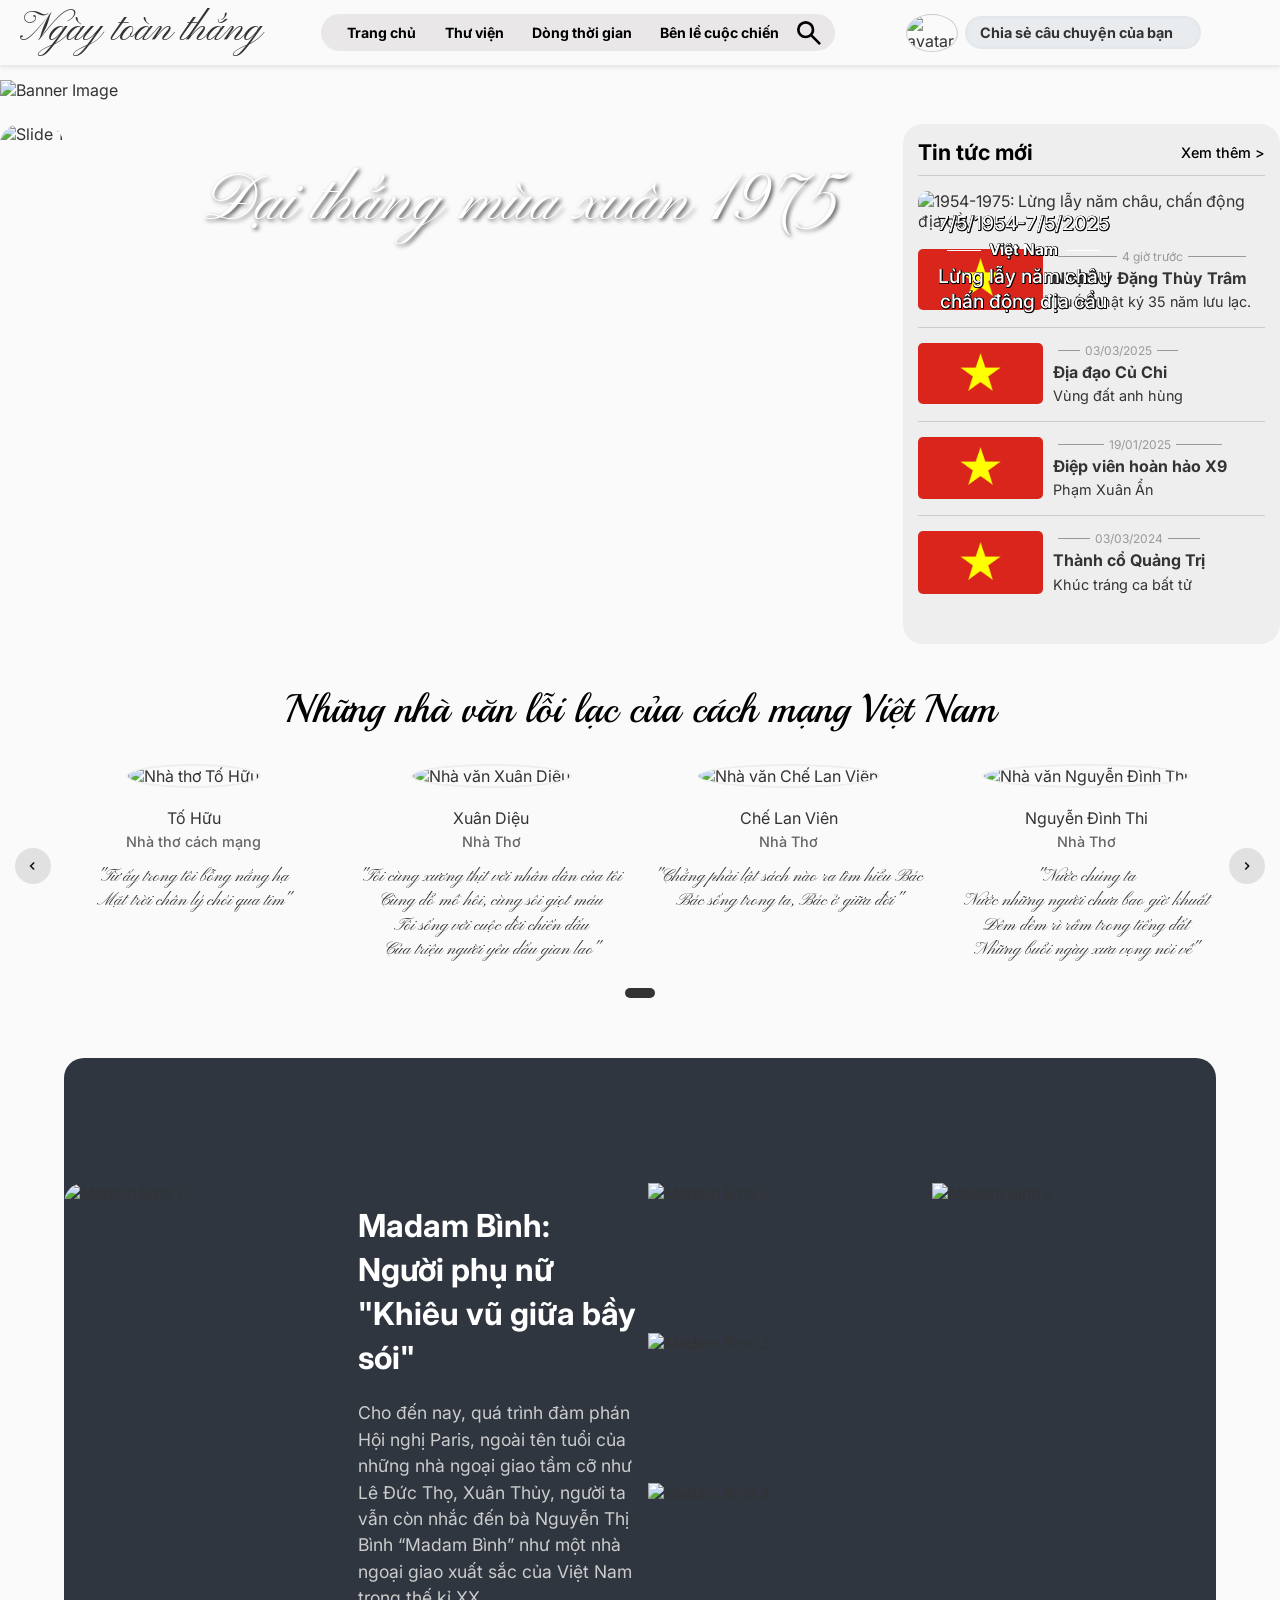
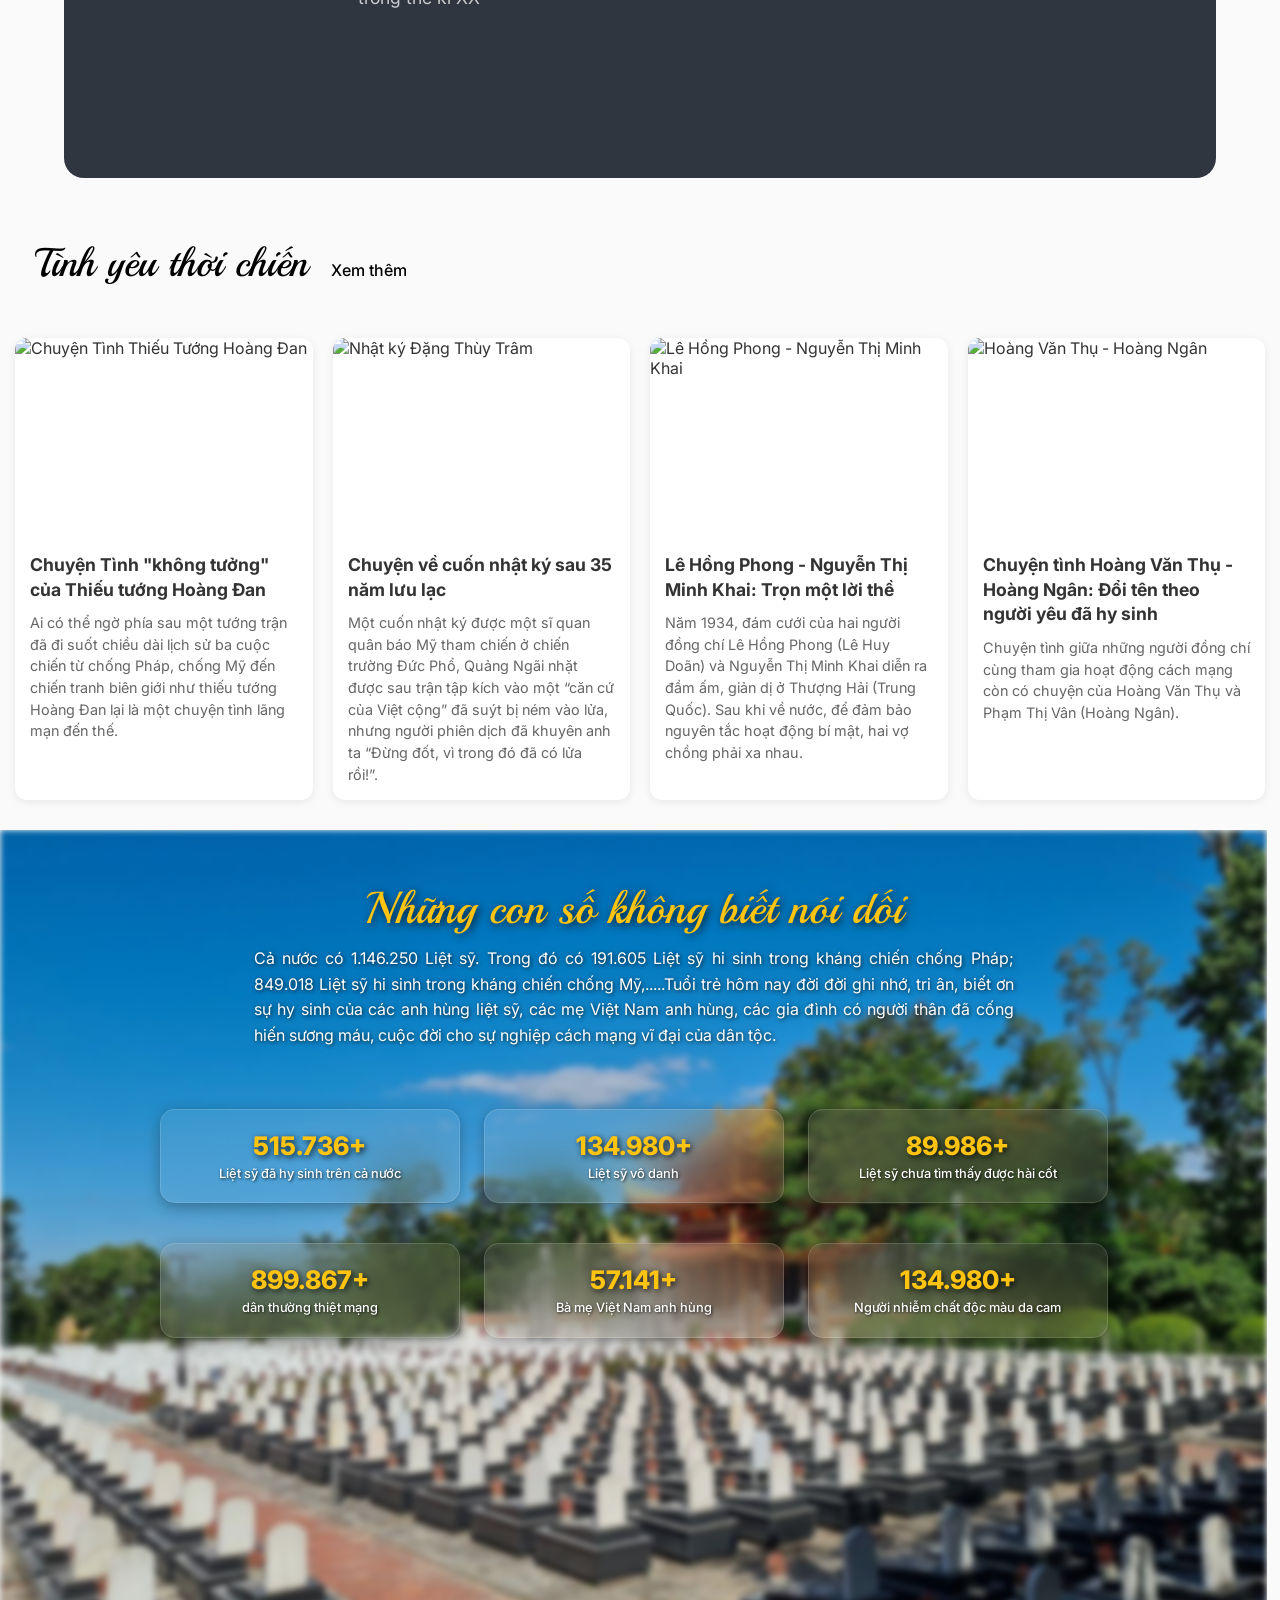
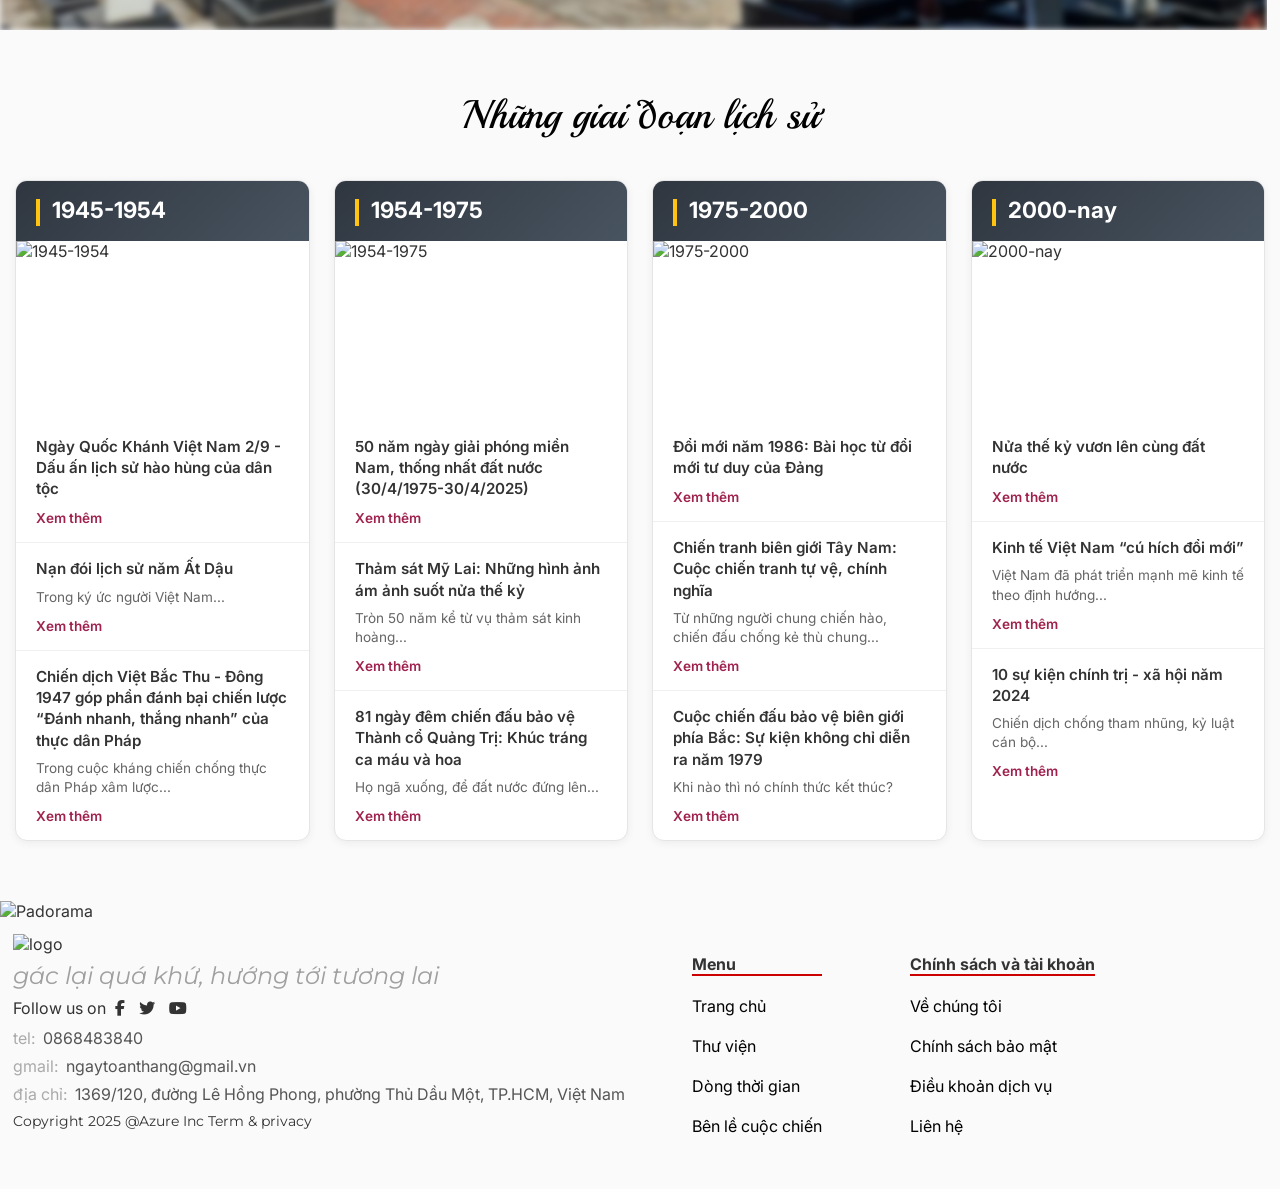
==== commit 7e460d9c: "update all responsive nothing to say" ====
--- a/index.html
+++ b/index.html
@@ -82,63 +82,82 @@
 
     <div class="great-writers">
       <a href="#"><h1>Những nhà văn lỗi lạc của cách mạng Việt Nam</h1></a>
-      <div class="writer-item">
-        <a href="#">
-          <img src="../assets/main-ToHuu.png" alt="Nhà thơ Tố Hữu" />
-          <p>Tố Hữu</p>
-          <p>Nhà thơ cách mạng</p>
-          <p class="quote">
-            &quot;Từ ấy trong tôi bừng nắng hạ<br />
-            Mặt trời chân lý chói qua tim&quot;
-          </p>
-        </a>
-      </div>
-      <div class="writer-item">
-        <a href="#">
-          <img src="../assets/main-XuanDieu.png" alt="Nhà văn Xuân Diệu" />
-          <p>Xuân Diệu</p>
-          <p>Nhà Thơ</p>
-          <p class="quote">
-            &quot;Tôi cùng xương thịt với nhân dân của tôi<br />
-            Cùng đổ mồ hôi, cùng sôi giọt máu<br />
-            Tôi sống với cuộc đời chiến đấu<br />
-            Của triệu người yêu dấu gian lao&quot;
-          </p>
-        </a>
-      </div>
-      <div class="writer-item">
-        <a href="#">
-          <img src="../assets/main-CheLanVien.png" alt="Nhà văn Chế Lan Viên" />
-          <p>Chế Lan Viên</p>
-          <p>Nhà Thơ</p>
-          <p class="quote">
-            &quot;Chẳng phải lật sách nào ra tìm hiểu Bác<br />
-            Bác sống trong ta, Bác ở giữa đời&quot;
-          </p>
-        </a>
-      </div>
-      <div class="writer-item">
-        <a href="#">
-          <img
-            src="../assets/main-NguyenDinhThi.png"
-            alt="Nhà văn Nguyễn Đình Thi"
-          />
-          <p>Nguyễn Đình Thi</p>
-          <p>Nhà Thơ</p>
-          <p class="quote">
-            &quot;Nước chúng ta<br />
-            Nước những người chưa bao giờ khuất<br />
-            Đêm đêm rì rầm trong tiếng đất<br />
-            Những buổi ngày xưa vọng nói về&quot;
-          </p>
-        </a>
-      </div>
-      <button class="gw-nav gw-nav-left" type="button">
-        <img src="./assets/back_arrow.png" alt="" />
-      </button>
-      <button class="gw-nav gw-nav-right" type="button">
-        <img src="./assets/left_arrow.png" alt="" />
-      </button>
+      <div class="slider-wrapper-relative">
+        <button class="gw-nav gw-nav-left" id="prevBtn" type="button">
+          <img src="../assets/back_arrow.png" alt="Back" />
+        </button>
+
+        <!-- THÊM wrapper viewport và track -->
+        <div class="gw-viewport">
+          <div class="writer-track" id="writerTrack">
+            <div class="writer-item">
+              <a href="#">
+                <img src="../assets/main-ToHuu.png" alt="Nhà thơ Tố Hữu" />
+                <p>Tố Hữu</p>
+                <p>Nhà thơ cách mạng</p>
+                <p class="quote">
+                  &quot;Từ ấy trong tôi bỗng nắng hạ<br />
+                  Mặt trời chân lý chói qua tim&quot;
+                </p>
+              </a>
+            </div>
+
+            <div class="writer-item">
+              <a href="#">
+                <img
+                  src="../assets/main-XuanDieu.png"
+                  alt="Nhà văn Xuân Diệu"
+                />
+                <p>Xuân Diệu</p>
+                <p>Nhà Thơ</p>
+                <p class="quote">
+                  &quot;Tôi cùng xương thịt với nhân dân của tôi<br />
+                  Cùng đổ mồ hôi, cùng sôi giọt máu<br />
+                  Tôi sống với cuộc đời chiến đấu<br />
+                  Của triệu người yêu dấu gian lao&quot;
+                </p>
+              </a>
+            </div>
+
+            <div class="writer-item">
+              <a href="#">
+                <img
+                  src="../assets/main-CheLanVien.png"
+                  alt="Nhà văn Chế Lan Viên"
+                />
+                <p>Chế Lan Viên</p>
+                <p>Nhà Thơ</p>
+                <p class="quote">
+                  &quot;Chẳng phải lật sách nào ra tìm hiểu Bác<br />
+                  Bác sống trong ta, Bác ở giữa đời&quot;
+                </p>
+              </a>
+            </div>
+
+            <div class="writer-item">
+              <a href="#">
+                <img
+                  src="../assets/main-NguyenDinhThi.png"
+                  alt="Nhà văn Nguyễn Đình Thi"
+                />
+                <p>Nguyễn Đình Thi</p>
+                <p>Nhà Thơ</p>
+                <p class="quote">
+                  &quot;Nước chúng ta<br />
+                  Nước những người chưa bao giờ khuất<br />
+                  Đêm đêm rì rầm trong tiếng đất<br />
+                  Những buổi ngày xưa vọng nói về&quot;
+                </p>
+              </a>
+            </div>
+          </div>
+        </div>
+
+        <button class="gw-nav gw-nav-right" id="nextBtn" type="button">
+          <img src="../assets/left_arrow.png" alt="Next" />
+        </button>
+      </div>
+
       <div class="gw-pagination">
         <span class="gw-dot"></span>
         <span class="gw-dot"></span>
@@ -240,16 +259,14 @@
 
     <div class="numbers-dont-lie">
       <a href="./map_vietnam/index.html"
-        ><h1>Những con số không biết nói dối</h1></a>
-      <img class="numbers-img" src="../assets/main-tuongniemlietsi.jpg">
+        ><h1>Những con số không biết nói dối</h1></a
+      >
+      <img class="numbers-img" src="../assets/main-tuongniemlietsi.jpg" />
       <p>
-        Cả nước có 1.146.250 Liệt sỹ. Trong đó có 191.605 Liệt sỹ hi sinh<br />
-        trong kháng chiến chống Pháp; 849.018 Liệt sỹ hi sinh trong kháng
-        chiến<br />
-        chống Mỹ,.....Tuổi trẻ hôm nay đời đời ghi nhớ, tri ân, biết ơn sự hy
-        sinh<br />
-        của các anh hùng liệt sỹ, các mẹ Việt Nam anh hùng, các gia đình có
-        người<br />
+        Cả nước có 1.146.250 Liệt sỹ. Trong đó có 191.605 Liệt sỹ hi sinh trong
+        kháng chiến chống Pháp; 849.018 Liệt sỹ hi sinh trong kháng chiến chống
+        Mỹ,.....Tuổi trẻ hôm nay đời đời ghi nhớ, tri ân, biết ơn sự hy sinh của
+        các anh hùng liệt sỹ, các mẹ Việt Nam anh hùng, các gia đình có người
         thân đã cống hiến sương máu, cuộc đời cho sự nghiệp cách mạng vĩ đại của
         dân tộc.
       </p>
@@ -404,14 +421,13 @@
       <img src="../assets/main-padorama.png" alt="Padorama" />
     </div>
 
-
     <script src="../js/news.js"></script>
     <script>
-    document.addEventListener('DOMContentLoaded', () => {
-      if (window.newsSystem) {
-        window.newsSystem.renderNews();
-      }
-    });
+      document.addEventListener("DOMContentLoaded", () => {
+        if (window.newsSystem) {
+          window.newsSystem.renderNews();
+        }
+      });
     </script>
     <div id="footer"></div>
     <script src="../js/Header-Footer.js"></script>
--- a/style/index.css
+++ b/style/index.css
@@ -40,8 +40,8 @@
 
 .slider {
   width: 70%;
-  margin-left: 0.5vw;
-  margin-right: 0.25vw;
+  /* margin-left: 0.5vw; */
+  /* margin-right: 0.25vw; */
   display: flex;
   flex-direction: column;
 }
@@ -167,7 +167,7 @@
   padding-bottom: 10px;
   border-bottom: 1px solid #cccccc;
 }
-.news-item time{
+.news-item time {
   font-size: 0.75em;
   margin: 0;
   color: #999;
@@ -264,11 +264,11 @@
     justify-content: space-between;
     padding: 12px 15px;
   }
-  
+
   .news-main-item {
     display: none;
   }
-  
+
   .news-item {
     display: flex;
     height: auto;
@@ -279,17 +279,17 @@
     padding: 15px 0;
     border-bottom: 1px solid #cccccc;
   }
-  
+
   .news-item:first-child {
     padding-top: 0;
     border-top: 1px solid #cccccc;
   }
-  
+
   .news-item:last-child {
     padding-bottom: 0;
     border-bottom: none;
   }
-  
+
   .news-item img {
     width: 125px;
     height: 90px;
@@ -299,7 +299,7 @@
     border-radius: 5px;
     flex-shrink: 0;
   }
-  
+
   .news-item-content {
     display: flex;
     flex-direction: column;
@@ -309,7 +309,7 @@
     vertical-align: middle;
     flex: 1;
   }
-  
+
   .news-item p {
     display: inline-block;
     vertical-align: middle;
@@ -359,11 +359,11 @@
     justify-content: space-between;
     padding: 12px 15px;
   }
-  
+
   .news-main-item {
     display: none;
   }
-  
+
   .news-item {
     display: flex;
     height: auto;
@@ -374,17 +374,17 @@
     padding: 15px 0;
     border-bottom: 1px solid #cccccc;
   }
-  
+
   .news-item:first-child {
     padding-top: 0;
     border-top: 1px solid #cccccc;
   }
-  
+
   .news-item:last-child {
     padding-bottom: 0;
     border-bottom: none;
   }
-  
+
   .news-item img {
     width: 125px;
     height: 90px;
@@ -394,7 +394,7 @@
     border-radius: 5px;
     flex-shrink: 0;
   }
-  
+
   .news-item-content {
     display: flex;
     flex-direction: column;
@@ -404,80 +404,157 @@
     vertical-align: middle;
     flex: 1;
   }
-  
+
   .news-item p {
     display: inline-block;
     vertical-align: middle;
   }
 }
 
+@media screen and (max-width: 1024px) {
+  /* 1. Đưa cột News xuống dưới Slider và mở rộng 100% */
+  .front-page {
+    flex-direction: column; /* Xếp dọc */
+    padding: 0 15px; /* Thêm lề 2 bên cho thoáng */
+  }
+
+  .slider,
+  .news {
+    width: 100%; /* Chiếm hết chiều ngang */
+    margin: 0;
+    margin-bottom: 12px;
+    border-left: none; /* Bỏ đường kẻ dọc ngăn cách cũ nếu có */
+    /* padding-left: 15px; */
+  }
+
+  /* 2. HEADER: Làm nổi bật tiêu đề "Tin tức mới" */
+  .news-header {
+    border-bottom: 2px solid #9f224e; /* Màu đỏ thẫm kiểu báo chí */
+    padding-bottom: 10px;
+    margin-bottom: 20px;
+    display: flex;
+    justify-content: space-between;
+    align-items: center;
+  }
+
+  .news-header h1 {
+    font-size: 18px;
+    text-transform: uppercase;
+    color: #9f224e;
+    font-weight: 700;
+    margin: 0;
+  }
+
+  .news-header a {
+    font-size: 14px;
+    color: #757575;
+    text-decoration: none;
+  }
+
+  /* 3. TIN CHÍNH (MAIN ITEM): Ảnh lớn, chữ dưới */
+  .news-main-item {
+    margin-bottom: 25px;
+    padding-bottom: 20px;
+    border-bottom: 1px solid #e5e5e5; /* Đường kẻ mờ phân cách */
+  }
+
+  .news-main-item img {
+    width: 100%;
+    height: auto;
+    object-fit: cover;
+    border-radius: 4px;
+    margin-bottom: 10px;
+  }
+
+  .news-main-item h2 {
+    font-size: 20px;
+    font-weight: 700;
+    line-height: 1.4;
+    margin: 8px 0;
+  }
+
+  .news-main-item time {
+    font-size: 13px;
+    color: #757575;
+  }
+
+  /* 4. TIN DANH SÁCH (LIST ITEM): Ảnh trái - Chữ phải (QUAN TRỌNG) */
+  .news-item {
+    display: flex; /* Dàn ngang */
+    flex-direction: row;
+    align-items: flex-start;
+    gap: 15px; /* Khoảng cách giữa ảnh và chữ */
+    margin-bottom: 20px;
+    padding-bottom: 20px;
+    border-bottom: 1px solid #eee; /* Đường kẻ mờ giữa các tin */
+  }
+
+  /* Xử lý ảnh thumbnail nhỏ bên trái */
+  .news-item img {
+    width: 120px; /* Chiều rộng cố định */
+    height: 80px; /* Chiều cao cố định */
+    object-fit: cover;
+    border-radius: 4px;
+    flex-shrink: 0; /* Không cho ảnh bị co lại */
+  }
+
+  /* Xử lý phần nội dung bên phải */
+  .news-item-content {
+    flex: 1; /* Chiếm phần còn lại */
+    display: flex;
+    flex-direction: column;
+    justify-content: space-between;
+  }
+
+  .news-item-content h2 {
+    font-size: 16px; /* Chữ tiêu đề vừa phải */
+    line-height: 1.3;
+    margin: 0 0 5px 0;
+    font-weight: 600;
+
+    /* Cắt bớt nếu tiêu đề quá dài (tối đa 3 dòng) */
+    display: -webkit-box;
+    -webkit-line-clamp: 3;
+    -webkit-box-orient: vertical;
+    overflow: hidden;
+  }
+
+  .news-item-content time {
+    font-size: 12px;
+    color: #888;
+    margin-bottom: 4px;
+    display: block;
+  }
+
+  .news-item-content p {
+    font-size: 13px;
+    color: #555;
+    margin: 0;
+    /* Ẩn mô tả ngắn trên mobile để gọn (giống VnExpress) */
+    display: none;
+  }
+}
+
+/* Tùy chỉnh thêm cho màn hình rất nhỏ (Điện thoại dọc < 480px) */
+@media screen and (max-width: 480px) {
+  .news-item img {
+    width: 100px; /* Thu nhỏ ảnh chút nữa */
+    height: 70px;
+  }
+
+  .news-item-content h2 {
+    font-size: 15px;
+  }
+}
+
 /* NHÀ VĂN LỖI LẠC*/
-
+/* Khung lớn ngoài cùng */
 .great-writers {
-  position: relative;
-  width: 90vw;
   max-width: 1650px;
   margin: 40px auto;
-  padding: 0 0.5vw;
-}
-
-.gw-nav {
-  position: absolute;
-  top: 50%;
-  transform: translateY(-50%);
-  width: 48px;
-  height: 48px;
-  border-radius: 50%;
-  border: none;
-  display: flex;
-  align-items: center;
-  justify-content: center;
-  background: #999;
-  font-size: 28px;
-  cursor: pointer;
-  z-index: 30;
-  padding: 0;
-  opacity: 0.4;
-}
-
-.gw-nav img {
-  width: 100%;
-  height: 100%;
-  object-fit: contain;
-}
-
-.gw-nav:hover {
-  outline: none;
-  background: #fafafa;
-  opacity: 0.3;
-  box-shadow: 0 0 0 3px #000;
-}
-.gw-nav-left {
-  left: -28px;
-}
-.gw-nav-right {
-  right: -28px;
-}
-
-.gw-pagination {
-  display: flex;
-  gap: 12px;
-  justify-content: center;
-  align-items: center;
-  margin-top: 18px;
-}
-.gw-dot {
-  width: 10px;
-  height: 10px;
-  background: #e6e6e6;
-  border-radius: 50%;
-  display: inline-block;
-}
-.gw-dot.active {
-  width: 36px;
-  height: 8px;
-  border-radius: 999px;
-  background: #111;
+  padding: 0 15px;
+  position: relative;
+  overflow: hidden;
 }
 
 .great-writers h1 {
@@ -485,32 +562,53 @@
   font-family: "Playball", cursive;
   font-size: 2.5em;
   font-weight: 400;
-  margin-bottom: 40px;
+  margin-bottom: 30px;
   color: black;
 }
 
+/* Khung bao chứa nút bấm và viewport */
+.slider-wrapper-relative {
+  position: relative;
+  width: 100%;
+  padding: 0 30px; /* Chừa chỗ cho nút bấm không đè lên ảnh */
+  box-sizing: border-box;
+}
+
+/* Khung nhìn (Viewport) - Cắt phần thừa */
+.gw-viewport {
+  overflow: hidden;
+  width: 100%;
+  border-radius: 12px;
+}
+
+/* --- ĐƯỜNG RAY TRƯỢT (QUAN TRỌNG) --- */
+.writer-track {
+  display: flex; /* Xếp thành hàng ngang */
+  width: 100%;
+  transition: transform 0.5s ease-in-out; /* Hiệu ứng chuyển động mượt */
+}
+
+/* --- ITEM MẶC ĐỊNH (PC > 1024px) --- */
+/* Hiển thị 4 tác giả (25% mỗi người) */
 .writer-item {
-  display: inline-block;
-  width: 22%;
-  margin-left: 1%;
-  margin-right: 1%;
+  flex: 0 0 25%; /* Cố định độ rộng 25% */
+  max-width: 25%;
+  padding: 0 10px;
+  box-sizing: border-box;
   text-align: center;
-  padding: 0 10px;
-  vertical-align: top;
-}
-
-.writer-item a {
-  text-decoration: none;
-  color: inherit;
-  display: block;
-}
-
+  display: flex;
+  flex-direction: column;
+  align-items: center;
+}
+
+/* Style ảnh và chữ */
 .writer-item img {
   width: 100px;
   height: 100px;
   border-radius: 50%;
   object-fit: cover;
-  margin-bottom: 10px;
+  margin-bottom: 15px;
+  border: 2px solid #eee;
 }
 
 .writer-item p {
@@ -525,61 +623,99 @@
 
 .writer-item .quote {
   font-family: "Pinyon Script", cursive;
-  font-size: 0.95;
+  font-size: 1.1em;
   line-height: 1.4;
-  color: black;
-  font-weight: 500;
+  color: #333;
   margin-top: 15px;
-  padding: 0 10px;
-}
-
-/* HIỆU ỨNG DOTS */
+  min-height: 60px;
+}
+
+/* --- NÚT ĐIỀU HƯỚNG --- */
+.gw-nav {
+  position: absolute;
+  top: 50%;
+  transform: translateY(-50%);
+  width: 36px;
+  height: 36px;
+  border-radius: 50%;
+  border: none;
+  background: rgba(0, 0, 0, 0.1);
+  cursor: pointer;
+  z-index: 20;
+  display: flex;
+  align-items: center;
+  justify-content: center;
+}
+.gw-nav:hover {
+  background: rgba(0, 0, 0, 0.2);
+}
+.gw-nav img {
+  width: 16px;
+  height: 16px;
+  object-fit: contain;
+}
+.gw-nav-left {
+  left: 0;
+}
+.gw-nav-right {
+  right: 0;
+}
+
+/* --- DOTS (PAGINATION) --- */
 .gw-pagination {
   display: flex;
-  gap: 10px;
   justify-content: center;
+  gap: 8px;
   margin-top: 20px;
 }
-
 .gw-dot {
-  width: 12px;
-  height: 12px;
+  width: 10px;
+  height: 10px;
+  background-color: #ddd;
   border-radius: 50%;
-  background-color: #ccc;
   cursor: pointer;
-  transition: all 0.3s ease;
-}
-
+  transition: all 0.3s;
+}
 .gw-dot.active {
+  width: 30px;
   background-color: #333;
-  transform: scale(1.2);
-}
-
-.gw-dot:hover {
-  background-color: #666;
-}
-
-@media (max-width: 1024px) {
+  border-radius: 10px;
+}
+
+/* =========================================
+   RESPONSIVE (ĐIỀU CHỈNH SỐ LƯỢNG)
+   ========================================= */
+
+/* 1. TABLET (Từ 561px đến 1024px) -> HIỆN 2 TÁC GIẢ */
+@media (min-width: 561px) and (max-width: 1024px) {
+  .writer-item {
+    flex: 0 0 50%; /* Chia đôi chiều rộng */
+    max-width: 50%;
+  }
+
+  .great-writers h1 {
+    font-size: 32px;
+  }
+}
+
+/* 2. MOBILE (Từ 560px trở xuống) -> HIỆN 1 TÁC GIẢ + CHUYỂN ĐỘNG */
+@media screen and (max-width: 560px) {
+  .slider-wrapper-relative {
+    padding: 0; /* Bỏ padding để ảnh to hết cỡ */
+  }
+
+  .writer-item {
+    flex: 0 0 100%; /* Chiếm trọn 100% chiều ngang */
+    max-width: 100%;
+  }
+
+  /* Ẩn nút điều hướng trên mobile để dùng hiệu ứng tự trượt */
   .gw-nav {
     display: none;
   }
-}
-
-@media (min-width: 768px) and (max-width: 1024px) {
-  .writer-item {
-    width: 45%;
-  }
-  .writer-item:nth-child(n + 4) {
-    display: none;
-  }
-}
-
-@media (min-width: 360px) and (max-width: 767px) {
-  .writer-item {
-    width: 45%;
-  }
-  .writer-item:nth-child(n + 4) {
-    display: none;
+
+  .great-writers h1 {
+    font-size: 26px;
   }
 }
 /* MADAM BÌNH */
@@ -617,9 +753,16 @@
   width: 100%;
   height: 100%;
 }
+
+.people-of-the-revolution-column img {
+  width: 100%;
+  object-fit: fill;
+  border-radius: 20px;
+}
+
 .people-of-the-revolution-column-2 img {
   object-fit: fill;
-  border-radius: 20px;
+  border-radius: 0px 20px 20px 0px;
 }
 
 .people-of-the-revolution .caption {
@@ -666,42 +809,90 @@
 .people-of-the-revolution a:hover {
   text-decoration: underline;
 }
-@media (max-width: 1650px) {
+
+/* Tablet: 768px - 1024px */
+@media (min-width: 768px) and (max-width: 1024px) {
+  .people-of-the-revolution {
+    padding: 50px 20px;
+  }
+
+  .people-of-the-revolution-wrapper {
+    display: flex;
+    flex-direction: column;
+    gap: 25px;
+  }
+
+  /* Hiển thị tất cả các cột theo chiều dọc */
+  .people-of-the-revolution-column,
+  .people-of-the-revolution-column-2,
+  .people-of-the-revolution-art-column {
+    display: block;
+    width: 100%;
+  }
+
+  .people-of-the-revolution .caption h1 {
+    font-size: 1.6em;
+  }
+
+  .people-of-the-revolution .caption p {
+    font-size: 0.95em;
+  }
+}
+
+/* Mobile: 360px - 767px */
+@media (min-width: 360px) and (max-width: 767px) {
+  .people-of-the-revolution {
+    padding: 15px;
+  }
+
+  .people-of-the-revolution-wrapper {
+    display: flex;
+    flex-direction: column;
+    gap: 20px;
+  }
+
+  /* Hiển thị tất cả các cột theo chiều dọc */
+  .people-of-the-revolution-column,
+  .people-of-the-revolution-column-2,
   .people-of-the-revolution-art-column {
     display: none;
-  }
-}
-@media (min-width: 768px) and (max-width: 1024px) {
-  .people-of-the-revolution-column-2 {
-    display: none;
-  }
+    width: 100%;
+  }
+
+  .people-of-the-revolution-column {
+    max-height: 300px;
+    display: block;
+    content: url(../assets/madam_binh_respon.jpg);
+  }
+
+  .people-of-the-revolution-column img {
+    object-fit: cover;
+  }
+
+  .people-of-the-revolution .caption {
+    padding: 20px 15px;
+  }
+
   .people-of-the-revolution .caption h1 {
-    font-size: 2em;
-  }
+    font-size: 1.3em;
+    margin-bottom: 15px;
+    line-height: 1.4;
+  }
+
   .people-of-the-revolution .caption p {
-    font-size: 1em;
-  }
-}
-
-@media (min-width: 360px) and (max-width: 767px) {
-  .people-of-the-revolution-wrapper {
-    flex-direction: column;
-  }
-  .people-of-the-revolution-column {
-    justify-content: center;
-  }
-  .people-of-the-revolution-column img {
-    object-fit: fill;
-  }
-  .people-of-the-revolution-column-2 {
-    display: none;
-  }
+    font-size: 0.9em;
+    line-height: 1.6;
+  }
+}
+
+/* Small Mobile: dưới 400px */
+@media (max-width: 399px) {
   .people-of-the-revolution .caption h1 {
-    font-size: 0.9em;
-    line-height: 1em;
-  }
+    font-size: 1.1em;
+  }
+
   .people-of-the-revolution .caption p {
-    font-size: 0.7em;
+    font-size: 0.85em;
   }
 }
 /* TÌNH YÊU THỜI CHIẾN */
@@ -709,97 +900,134 @@
 .love-stories-of-the-war {
   max-width: 1650px;
   margin: 60px auto 30px auto;
-  padding: 0 0.5vw;
+  padding: 0 15px;
 }
 
 .love-stories-of-the-war h1 {
   font-family: "Playball", cursive;
-  font-size: 2.2em;
+  font-size: 2.5em;
   font-weight: 400;
   margin-bottom: 20px;
   color: black;
   display: inline-block;
 }
 
-.love-stories-of-the-war a {
+.love-stories-of-the-war > a {
   text-decoration: none;
   color: black;
   font-size: 1em;
   font-weight: 500;
   margin-left: 20px;
-}
-
-.love-stories-of-the-war a:hover {
+  transition: color 0.3s;
+}
+
+.love-stories-of-the-war > a:hover {
+  color: #9f224e;
   text-decoration: underline;
 }
+
 .love-story-container {
   width: 100%;
-  display: flex;
-  flex-direction: row;
-  max-height: 50vh;
-  justify-content: space-between;
-}
+  display: grid;
+  grid-template-columns: repeat(4, 1fr);
+  gap: 20px;
+  margin-top: 30px;
+}
+
 .love-story-item {
-  width: 24%;
-  vertical-align: top;
-  padding: 10px;
-  margin-right: 1%;
+  background: white;
+  border-radius: 12px;
+  overflow: hidden;
+  box-shadow: 0 2px 8px rgba(0, 0, 0, 0.08);
+  transition: all 0.3s ease;
+  display: flex;
+  flex-direction: column;
+}
+
+.love-story-item:hover {
+  transform: translateY(-8px);
+  box-shadow: 0 8px 24px rgba(0, 0, 0, 0.15);
 }
 
 .love-story-item img {
   width: 100%;
-  height: 40%;
-  border-radius: 10px;
+  height: 200px;
   object-fit: cover;
-  margin-bottom: 10px;
+  border-radius: 0;
+}
+
+.love-story-item a {
+  text-decoration: none;
+  color: inherit;
 }
 
 .love-story-item h2 {
-  font-size: 1em;
+  font-size: 1.1em;
   font-weight: 700;
-  margin-bottom: 5px;
-  line-height: 1.3;
+  margin: 15px 15px 10px 15px;
+  line-height: 1.4;
+  color: #333;
+  transition: color 0.3s;
+}
+
+.love-story-item a:hover h2 {
+  color: #9f224e;
 }
 
 .love-story-item p {
   font-size: 0.9em;
-  color: #555;
-  line-height: 1.4;
-}
+  color: #666;
+  line-height: 1.5;
+  margin: 0 15px 15px 15px;
+  flex-grow: 1;
+}
+
+/* Tablet: 768px - 1024px */
 @media (min-width: 768px) and (max-width: 1024px) {
-  .love-story-item h2 {
-    font-size: 0.8em;
-  }
-  .love-story-item p {
-    font-size: 0.7em;
-  }
-}
-
+  .love-story-container {
+    grid-template-columns: repeat(2, 1fr);
+    gap: 20px;
+  }
+
+  .love-stories-of-the-war h1 {
+    font-size: 2em;
+  }
+
+  .love-story-item img {
+    height: 180px;
+  }
+}
+
+/* Mobile: 360px - 767px */
 @media (min-width: 360px) and (max-width: 767px) {
   .love-stories-of-the-war {
-    margin-left: 10px;
-    margin-right: 10px;
-  }
+    margin: 40px auto 20px auto;
+    padding: 0 15px;
+  }
+
+  .love-stories-of-the-war h1 {
+    font-size: 1.8em;
+    display: block;
+    margin-bottom: 10px;
+  }
+
+  .love-stories-of-the-war > a {
+    display: inline-block;
+    margin-left: 0;
+    font-size: 0.9em;
+  }
+
   .love-story-container {
-    display: grid;
-    gap: 15px;
-    grid-template-columns: repeat(2, 1fr);
-  }
-  .love-story-item {
-    width: 100%;
-    margin-right: 0px;
-  }
-  .love-story-item:nth-child(n + 3) {
-    display: none;
-  }
+    grid-template-columns: 1fr;
+    gap: 20px;
+  }
+
+  .love-story-item img {
+    height: 200px;
+  }
+
   .love-story-item h2 {
-    font-size: 1em;
-  }
-  .love-story-item p {
-    font-size: 0.9em;
-  }
-  .love-story-item img {
-    height: 20%;
+    font-size: 1.05em;
   }
 }
 /* NHỮNG CON SỐ */
@@ -853,7 +1081,7 @@
 
 .numbers-dont-lie h1 {
   font-family: "Playball", cursive;
-  font-size: 3em;
+  font-size: 2.8em;
   font-weight: 400;
   margin-bottom: 10px;
   color: #ffc312;
@@ -871,6 +1099,7 @@
   line-height: 1.6;
   padding: 0 20px;
   text-shadow: 1px 1px 4px rgba(0, 0, 0, 0.8);
+  text-align: justify;
 }
 
 .numbers-container {
@@ -902,7 +1131,7 @@
 }
 
 .numbers-dont-lie .number-item h2 {
-  font-size: 2.2em;
+  font-size: 1.6em;
   font-weight: 800;
   color: #ffc312;
   margin-bottom: 5px;
@@ -910,145 +1139,250 @@
 }
 
 .numbers-dont-lie .number-item p {
-  font-size: 0.9em;
+  font-size: 0.8em;
   font-weight: 500;
   line-height: 1.3;
   text-shadow: 1px 1px 3px rgba(0, 0, 0, 0.8);
 }
-@media (min-width: 360px) and (max-width: 767px) {
+/* --- RESPONSIVE RIÊNG CHO KHOẢNG 360px - 768px --- */
+@media screen and (max-width: 768px) {
+  /* 1. Ép Container cha thành 1 cột duy nhất */
+  .numbers-container {
+    display: grid;
+    grid-template-columns: 1fr !important; /* Quan trọng: Ghi đè cột PC */
+    gap: 15px;
+    width: 100%;
+    padding: 0 10px;
+    box-sizing: border-box;
+  }
+
+  /* 2. Style cho từng ô số liệu */
   .numbers-dont-lie .number-item {
-    width: 45%;
+    display: flex;
+    flex-direction: column;
+    justify-content: center;
+    align-items: center;
+    width: 100%; /* Sẽ nhận 100% vì selector đã đủ mạnh */
+    margin: 0; /* Reset margin của PC để tránh bị lệch */
+    opacity: 0.8;
+    background-color: #ffffff;
+    border: 2px solid #e0e0e0;
+    border-radius: 12px;
+    padding: 20px 10px;
+    box-shadow: 0 4px 6px rgba(0, 0, 0, 0.05);
+    box-sizing: border-box;
+  }
+
+  .numbers-dont-lie .numbers-img {
+    content: url("../assets/nghia_trang_liet_si_portrait.jpeg");
+    object-fit: cover;
+  }
+
+  /* 3. Chỉnh chữ nhỏ lại để không bị tràn dòng */
+  .number-item h2 {
+    font-size: 28px; /* Giảm xuống 28px cho an toàn */
+    margin-bottom: 5px;
+    /* color: #9f224e; */
+    word-break: break-word; /* Ngắt dòng nếu số quá dài */
+  }
+
+  .number-item p {
+    font-size: 14px;
+    text-align: center;
+    margin: 0;
+    /* color: #555; */
+  }
+
+  .number-item h1 {
+    font-size: 32px;
+    margin-bottom: 10px;
+  }
+
+  /* 4. Căn lề khung ngoài */
+  .numbers-dont-lie {
+    padding: 20px 0;
+    width: 100%;
   }
 }
 /* GIAI ĐOẠN LỊCH SỬ */
 
 .historical-stage {
-  position: relative;
-  width: 80vw;
+  width: 100%;
   max-width: 1650px;
-  margin: 40px auto 60px auto;
-  padding: 0 0.5vw;
-}
-
-.historical-stage h1 {
+  margin: 60px auto;
+  padding: 0 15px;
+}
+
+.historical-stage > a:first-child h1 {
   text-align: center;
-  font-family: "Pinyon Script", cursive;
+  font-family: "Playball", cursive;
   font-size: 2.5em;
-  font-weight: 900;
-  margin-bottom: 30px;
+  font-weight: 400;
+  margin-bottom: 40px;
   color: black;
 }
 
 .stage-container {
-  display: flex;
-  justify-content: space-between;
-  gap: 20px;
+  display: grid;
+  grid-template-columns: repeat(4, 1fr);
+  gap: 24px;
 }
 
 .stage-collumn {
-  width: 25%;
-  border: 1px solid #cccccc;
-  border-radius: 10px;
+  background: white;
+  border: 1px solid #e5e5e5;
+  border-radius: 12px;
   overflow: hidden;
-  padding: 15px;
-  text-align: center;
+  padding: 0;
+  box-shadow: 0 2px 8px rgba(0, 0, 0, 0.06);
+  transition: all 0.3s ease;
+  display: flex;
+  flex-direction: column;
+}
+
+.stage-collumn:hover {
+  box-shadow: 0 8px 24px rgba(0, 0, 0, 0.12);
+  transform: translateY(-4px);
+}
+
+.stage-collumn > a:first-child {
+  background: linear-gradient(135deg, #2f3640 0%, #485460 100%);
+  padding: 15px 20px;
+  display: block;
 }
 
 .stage-collumn h2 {
-  font-size: 1.2em;
+  font-size: 1.4em;
   font-weight: 700;
-  color: black;
-  margin-bottom: 10px;
+  color: white;
+  margin: 0;
   text-align: left;
 }
 
 .stage-collumn h2::before {
-  display: inline;
+  display: inline-block;
   content: "";
-  border-left: 5px solid black;
-  margin-right: 10px;
+  border-left: 4px solid #ffc312;
+  margin-right: 12px;
+  height: 1.2em;
+  vertical-align: middle;
 }
 
 .stage-collumn img {
   width: 100%;
-  height: 25%;
-  border-radius: 5px;
-  margin-bottom: 15px;
+  height: 180px;
+  object-fit: cover;
+  margin: 0;
+  border-radius: 0;
 }
 
 .stage-item {
   text-align: left;
-  margin-bottom: 15px;
-  padding-bottom: 10px;
-  border-bottom: 1px dotted #cccccc;
-}
+  padding: 15px 20px;
+  margin: 0;
+  border-bottom: 1px solid #f0f0f0;
+  transition: background 0.2s;
+}
+
+.stage-item:hover {
+  background: #f9f9f9;
+}
+
 .stage-item:last-child {
   border-bottom: none;
 }
 
 .stage-item h3 {
-  font-size: 1em;
-  font-weight: 700;
-  margin-bottom: 5px;
-  line-height: 1.3;
+  font-size: 0.95em;
+  font-weight: 600;
+  margin-bottom: 8px;
+  line-height: 1.4;
+  color: #333;
+}
+
+.stage-item a {
+  color: inherit;
+  text-decoration: none;
+  transition: color 0.3s;
+}
+
+.stage-item a:hover {
+  color: #9f224e;
 }
 
 .stage-item p {
-  font-size: 0.9em;
-  color: #555;
-  margin-bottom: 5px;
+  font-size: 0.85em;
+  color: #666;
+  margin-bottom: 8px;
   line-height: 1.4;
 }
 
-.stage-item a {
+.stage-item > a:last-child {
+  color: #9f224e;
+  font-size: 0.85em;
+  font-weight: 600;
   text-decoration: none;
-  color: #cc0000;
-  font-size: 0.9em;
-  font-weight: 500;
-}
-.stage-item a:hover {
+}
+
+.stage-item > a:last-child:hover {
   text-decoration: underline;
 }
+
+.padorama img {
+  width: 100%;
+  height: auto;
+}
+
+/* Tablet: 768px - 1024px */
 @media (min-width: 768px) and (max-width: 1024px) {
   .stage-container {
-    display: grid;
-    gap: 15px;
     grid-template-columns: repeat(2, 1fr);
-  }
-  .stage-collumn {
-    width: 100%;
-  }
-}
-
+    gap: 20px;
+  }
+
+  .historical-stage > a:first-child h1 {
+    font-size: 2em;
+  }
+
+  .stage-collumn img {
+    height: 160px;
+  }
+}
+
+/* Mobile: 360px - 767px */
 @media (min-width: 360px) and (max-width: 767px) {
+  .historical-stage {
+    margin: 40px auto;
+  }
+
+  .historical-stage > a:first-child h1 {
+    font-size: 1.8em;
+    margin-bottom: 25px;
+  }
+
   .stage-container {
-    display: grid;
-    gap: 15px;
-    grid-template-columns: repeat(2, 1fr);
-  }
-  .stage-collumn {
-    width: 100%;
-  }
+    grid-template-columns: 1fr;
+    gap: 20px;
+  }
+
+  .stage-collumn h2 {
+    font-size: 1.2em;
+  }
+
+  .stage-collumn img {
+    height: 180px;
+  }
+
+  .stage-item h3 {
+    font-size: 0.9em;
+  }
+
+  .stage-item p {
+    font-size: 0.8em;
+  }
+
+  /* Hiển thị tối đa 2 items trên mobile để gọn hơn */
   .stage-item:nth-child(n + 5) {
     display: none;
   }
-  .stage-item:nth-child(n + 4) {
-    border-bottom: none;
-  }
-}
-/* PADORAMA */
-.padorama {
-  position: relative;
-  width: 99vw;
-  max-width: none;
-  display: block;
-  margin: 40px 0;
-  padding: 0;
-}
-.padorama img {
-  display: block;
-  width: 100%;
-  max-width: none;
-  height: auto;
-  object-fit: cover;
-}
+}
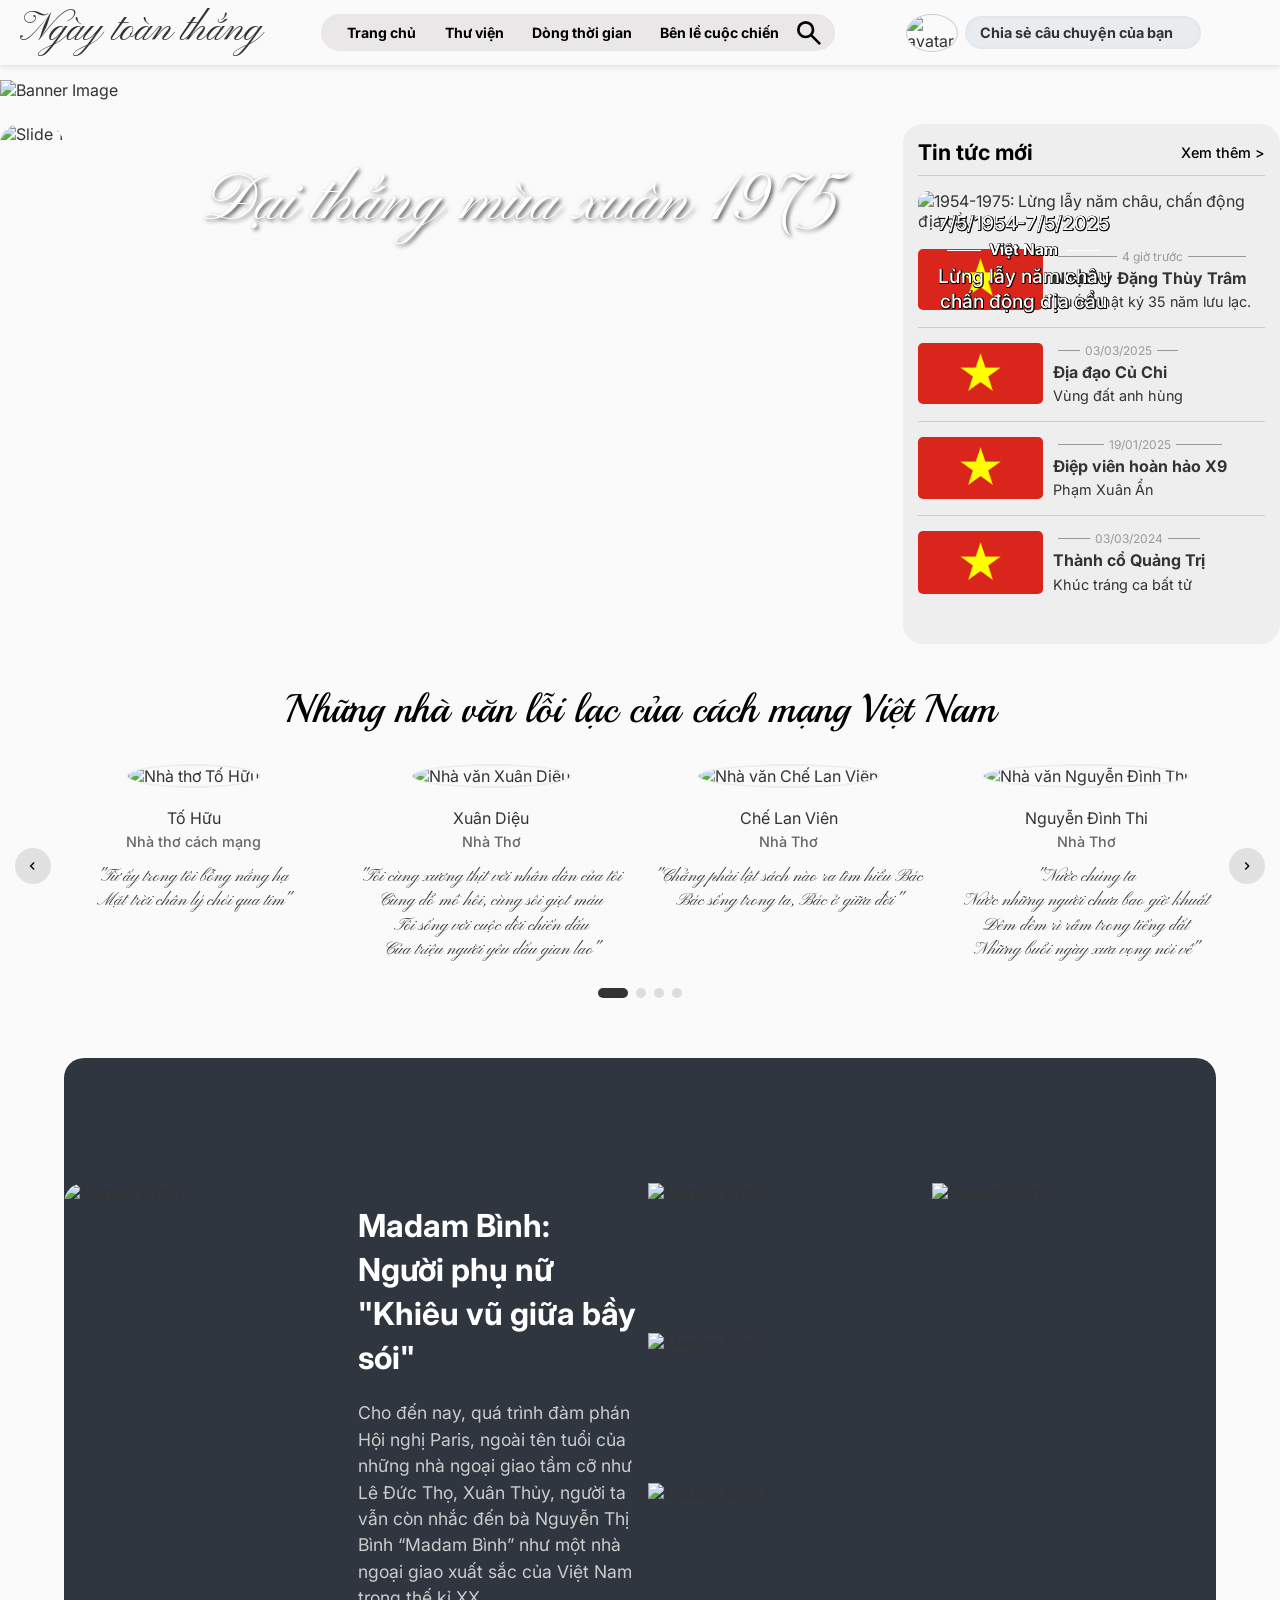
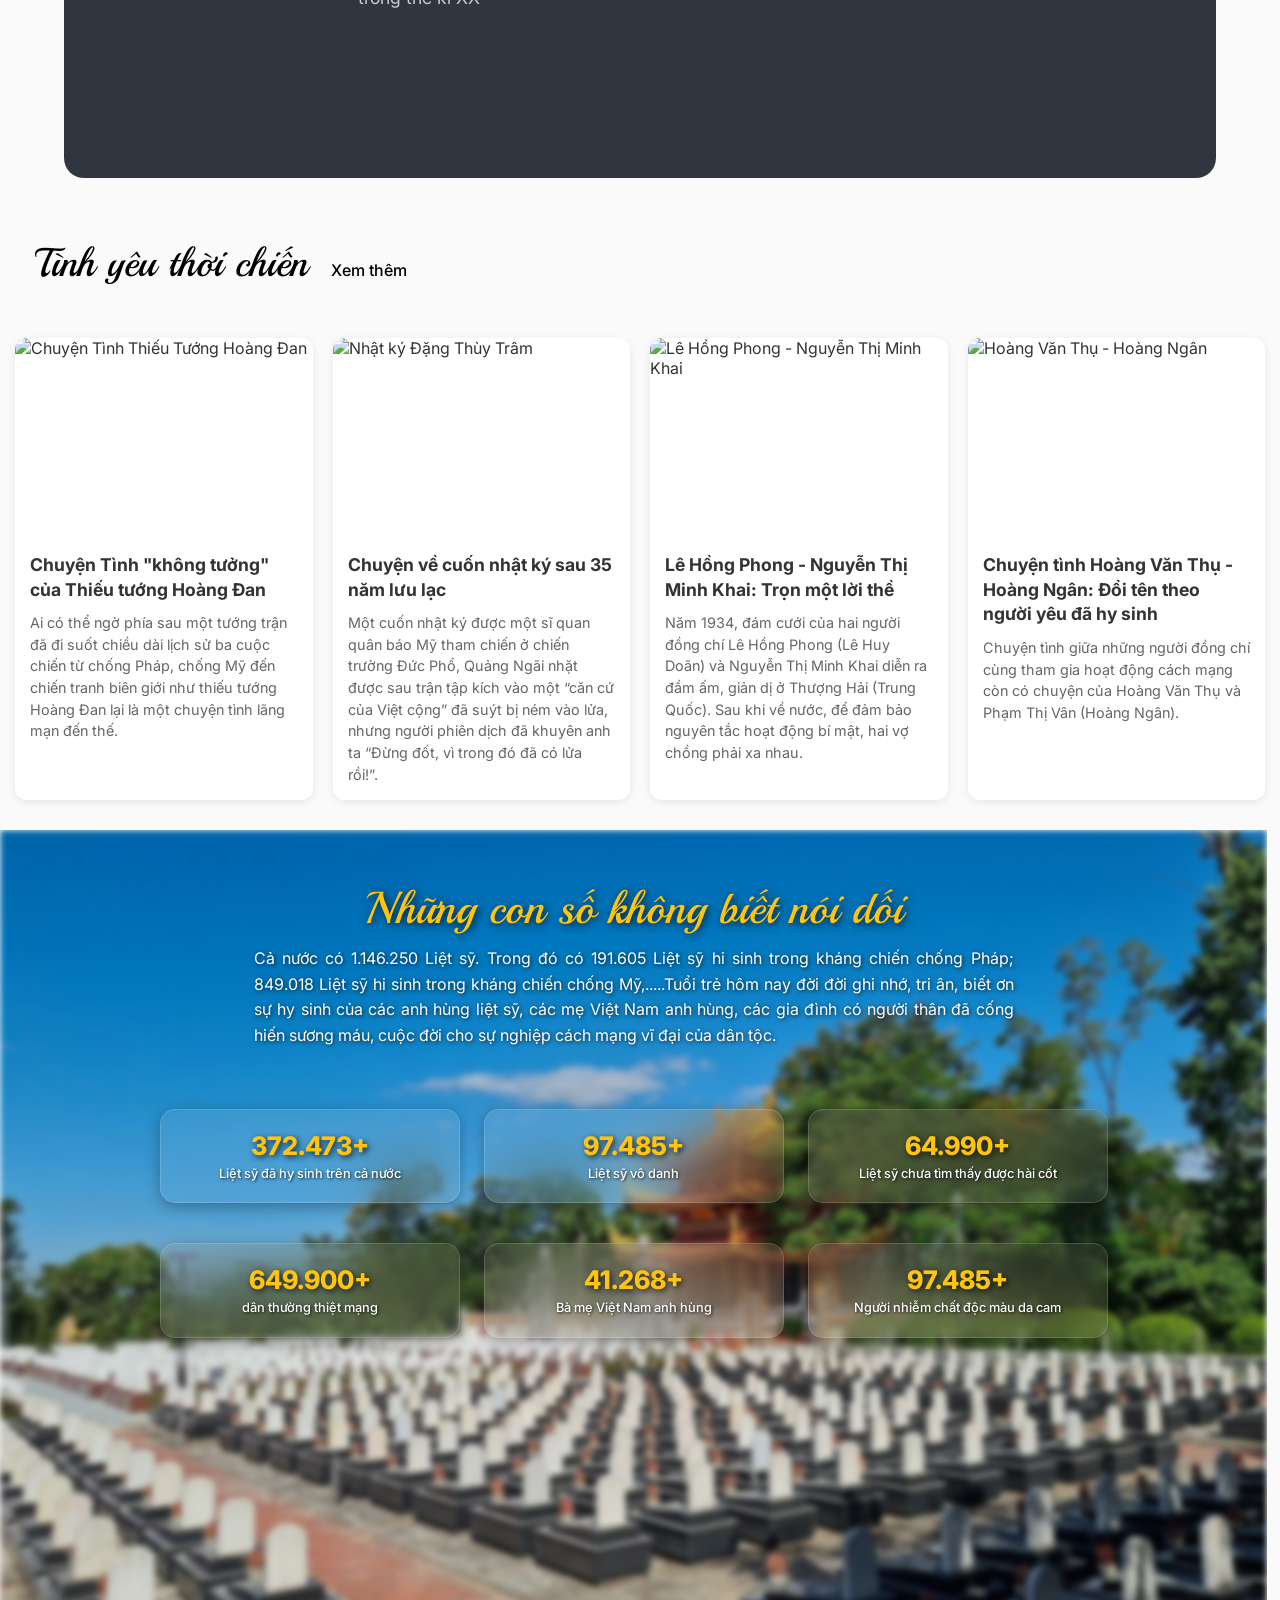
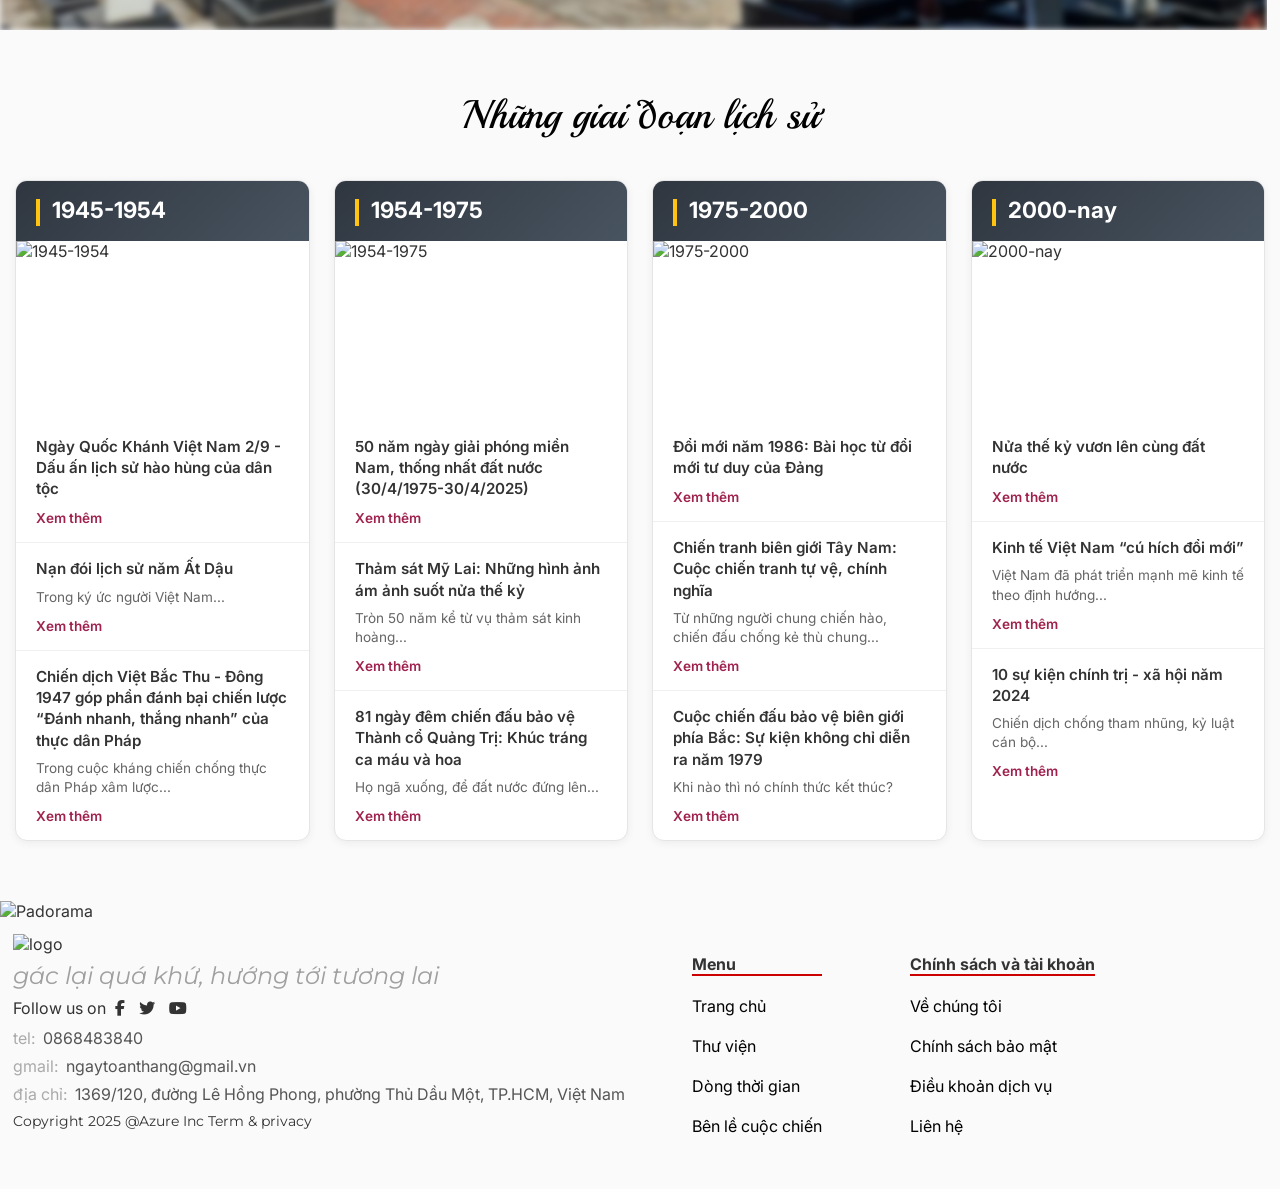
==== commit 296209fc: "loop great-writer" ====
--- a/index.html
+++ b/index.html
@@ -150,6 +150,189 @@
                 </p>
               </a>
             </div>
+
+            <div class="writer-item">
+              <a href="#">
+                <img src="../assets/main-ToHuu.png" alt="Nhà thơ Tố Hữu" />
+                <p>Tố Hữu</p>
+                <p>Nhà thơ cách mạng</p>
+                <p class="quote">
+                  &quot;Từ ấy trong tôi bỗng nắng hạ<br />
+                  Mặt trời chân lý chói qua tim&quot;
+                </p>
+              </a>
+            </div>
+
+            <div class="writer-item">
+              <a href="#">
+                <img
+                  src="../assets/main-XuanDieu.png"
+                  alt="Nhà văn Xuân Diệu"
+                />
+                <p>Xuân Diệu</p>
+                <p>Nhà Thơ</p>
+                <p class="quote">
+                  &quot;Tôi cùng xương thịt với nhân dân của tôi<br />
+                  Cùng đổ mồ hôi, cùng sôi giọt máu<br />
+                  Tôi sống với cuộc đời chiến đấu<br />
+                  Của triệu người yêu dấu gian lao&quot;
+                </p>
+              </a>
+            </div>
+
+            <div class="writer-item">
+              <a href="#">
+                <img
+                  src="../assets/main-CheLanVien.png"
+                  alt="Nhà văn Chế Lan Viên"
+                />
+                <p>Chế Lan Viên</p>
+                <p>Nhà Thơ</p>
+                <p class="quote">
+                  &quot;Chẳng phải lật sách nào ra tìm hiểu Bác<br />
+                  Bác sống trong ta, Bác ở giữa đời&quot;
+                </p>
+              </a>
+            </div>
+
+            <div class="writer-item">
+              <a href="#">
+                <img
+                  src="../assets/main-NguyenDinhThi.png"
+                  alt="Nhà văn Nguyễn Đình Thi"
+                />
+                <p>Nguyễn Đình Thi</p>
+                <p>Nhà Thơ</p>
+                <p class="quote">
+                  &quot;Nước chúng ta<br />
+                  Nước những người chưa bao giờ khuất<br />
+                  Đêm đêm rì rầm trong tiếng đất<br />
+                  Những buổi ngày xưa vọng nói về&quot;
+                </p>
+              </a>
+            </div>
+
+            <div class="writer-item">
+              <a href="#">
+                <img src="../assets/main-ToHuu.png" alt="Nhà thơ Tố Hữu" />
+                <p>Tố Hữu</p>
+                <p>Nhà thơ cách mạng</p>
+                <p class="quote">
+                  &quot;Từ ấy trong tôi bỗng nắng hạ<br />
+                  Mặt trời chân lý chói qua tim&quot;
+                </p>
+              </a>
+            </div>
+
+            <div class="writer-item">
+              <a href="#">
+                <img
+                  src="../assets/main-XuanDieu.png"
+                  alt="Nhà văn Xuân Diệu"
+                />
+                <p>Xuân Diệu</p>
+                <p>Nhà Thơ</p>
+                <p class="quote">
+                  &quot;Tôi cùng xương thịt với nhân dân của tôi<br />
+                  Cùng đổ mồ hôi, cùng sôi giọt máu<br />
+                  Tôi sống với cuộc đời chiến đấu<br />
+                  Của triệu người yêu dấu gian lao&quot;
+                </p>
+              </a>
+            </div>
+
+            <div class="writer-item">
+              <a href="#">
+                <img
+                  src="../assets/main-CheLanVien.png"
+                  alt="Nhà văn Chế Lan Viên"
+                />
+                <p>Chế Lan Viên</p>
+                <p>Nhà Thơ</p>
+                <p class="quote">
+                  &quot;Chẳng phải lật sách nào ra tìm hiểu Bác<br />
+                  Bác sống trong ta, Bác ở giữa đời&quot;
+                </p>
+              </a>
+            </div>
+
+            <div class="writer-item">
+              <a href="#">
+                <img
+                  src="../assets/main-NguyenDinhThi.png"
+                  alt="Nhà văn Nguyễn Đình Thi"
+                />
+                <p>Nguyễn Đình Thi</p>
+                <p>Nhà Thơ</p>
+                <p class="quote">
+                  &quot;Nước chúng ta<br />
+                  Nước những người chưa bao giờ khuất<br />
+                  Đêm đêm rì rầm trong tiếng đất<br />
+                  Những buổi ngày xưa vọng nói về&quot;
+                </p>
+              </a>
+            </div>
+
+            <div class="writer-item">
+              <a href="#">
+                <img src="../assets/main-ToHuu.png" alt="Nhà thơ Tố Hữu" />
+                <p>Tố Hữu</p>
+                <p>Nhà thơ cách mạng</p>
+                <p class="quote">
+                  &quot;Từ ấy trong tôi bỗng nắng hạ<br />
+                  Mặt trời chân lý chói qua tim&quot;
+                </p>
+              </a>
+            </div>
+
+            <div class="writer-item">
+              <a href="#">
+                <img
+                  src="../assets/main-XuanDieu.png"
+                  alt="Nhà văn Xuân Diệu"
+                />
+                <p>Xuân Diệu</p>
+                <p>Nhà Thơ</p>
+                <p class="quote">
+                  &quot;Tôi cùng xương thịt với nhân dân của tôi<br />
+                  Cùng đổ mồ hôi, cùng sôi giọt máu<br />
+                  Tôi sống với cuộc đời chiến đấu<br />
+                  Của triệu người yêu dấu gian lao&quot;
+                </p>
+              </a>
+            </div>
+
+            <div class="writer-item">
+              <a href="#">
+                <img
+                  src="../assets/main-CheLanVien.png"
+                  alt="Nhà văn Chế Lan Viên"
+                />
+                <p>Chế Lan Viên</p>
+                <p>Nhà Thơ</p>
+                <p class="quote">
+                  &quot;Chẳng phải lật sách nào ra tìm hiểu Bác<br />
+                  Bác sống trong ta, Bác ở giữa đời&quot;
+                </p>
+              </a>
+            </div>
+
+            <div class="writer-item">
+              <a href="#">
+                <img
+                  src="../assets/main-NguyenDinhThi.png"
+                  alt="Nhà văn Nguyễn Đình Thi"
+                />
+                <p>Nguyễn Đình Thi</p>
+                <p>Nhà Thơ</p>
+                <p class="quote">
+                  &quot;Nước chúng ta<br />
+                  Nước những người chưa bao giờ khuất<br />
+                  Đêm đêm rì rầm trong tiếng đất<br />
+                  Những buổi ngày xưa vọng nói về&quot;
+                </p>
+              </a>
+            </div>
           </div>
         </div>
 
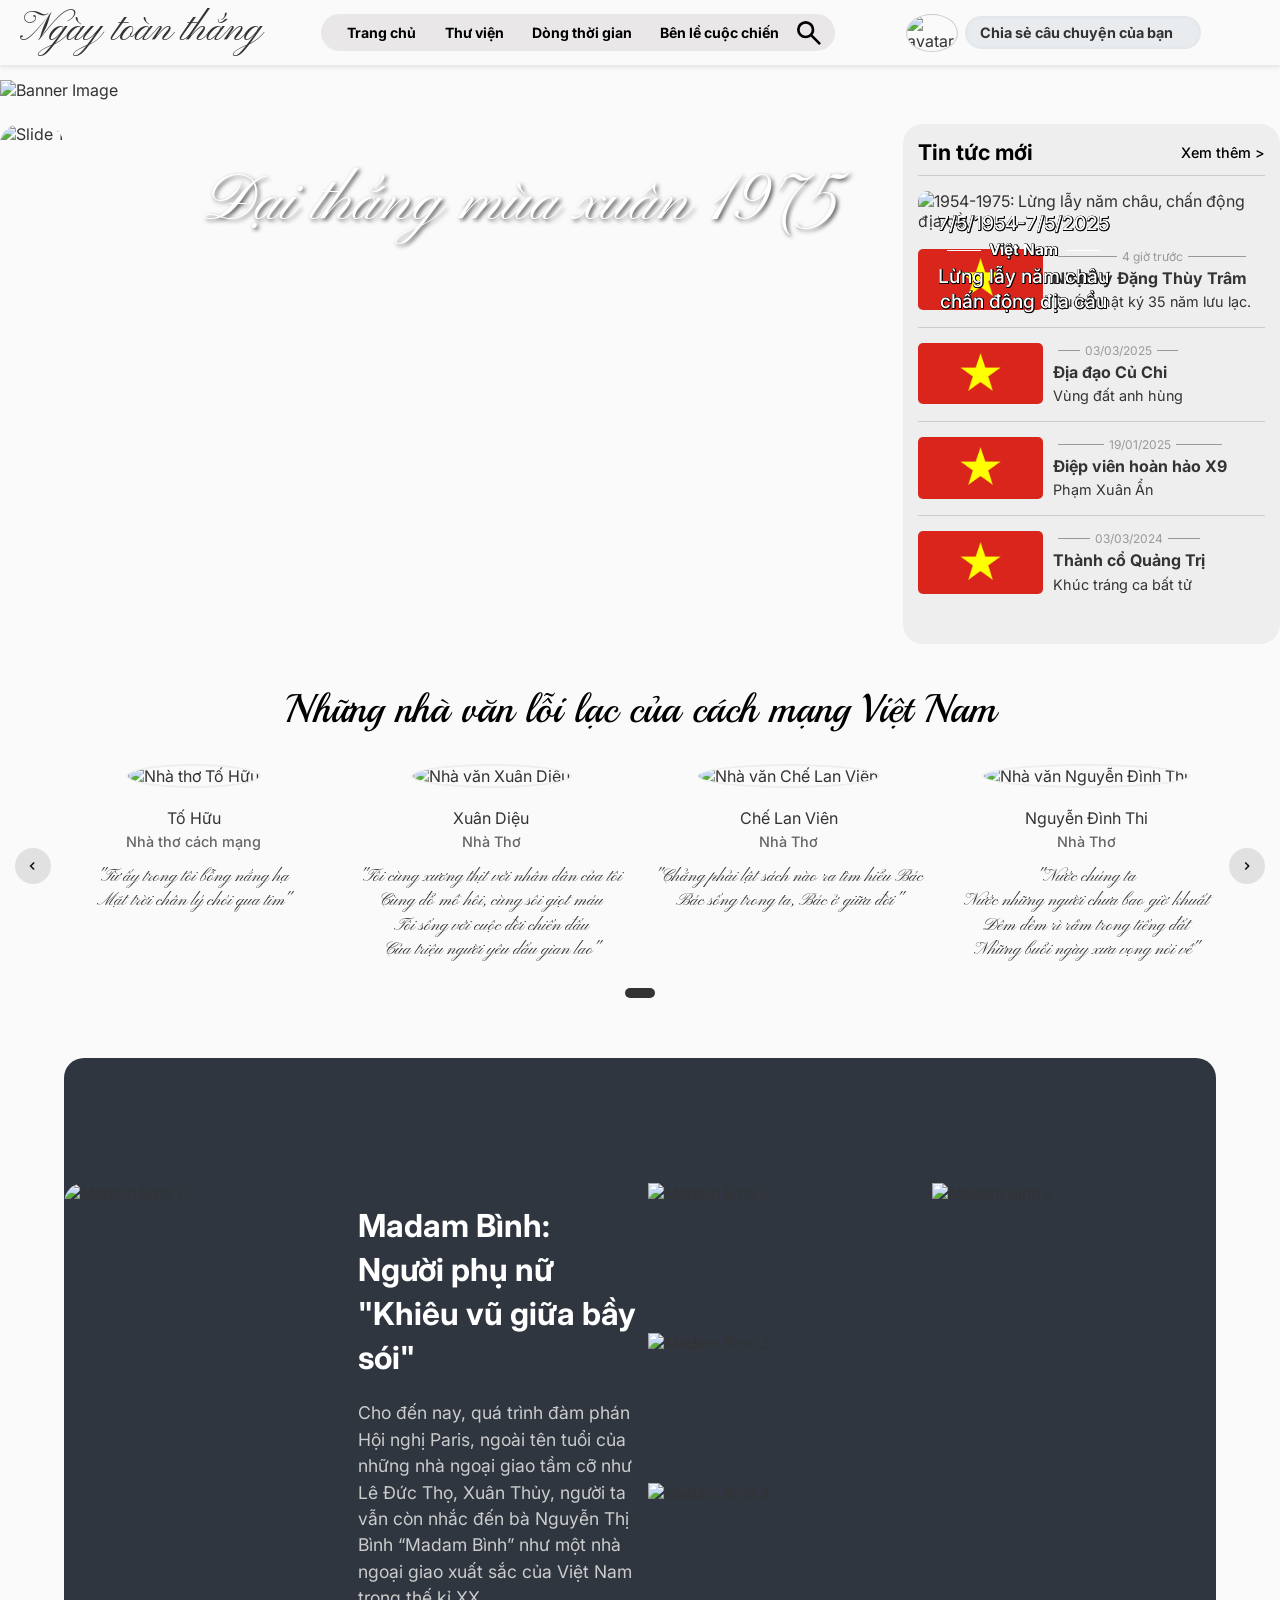
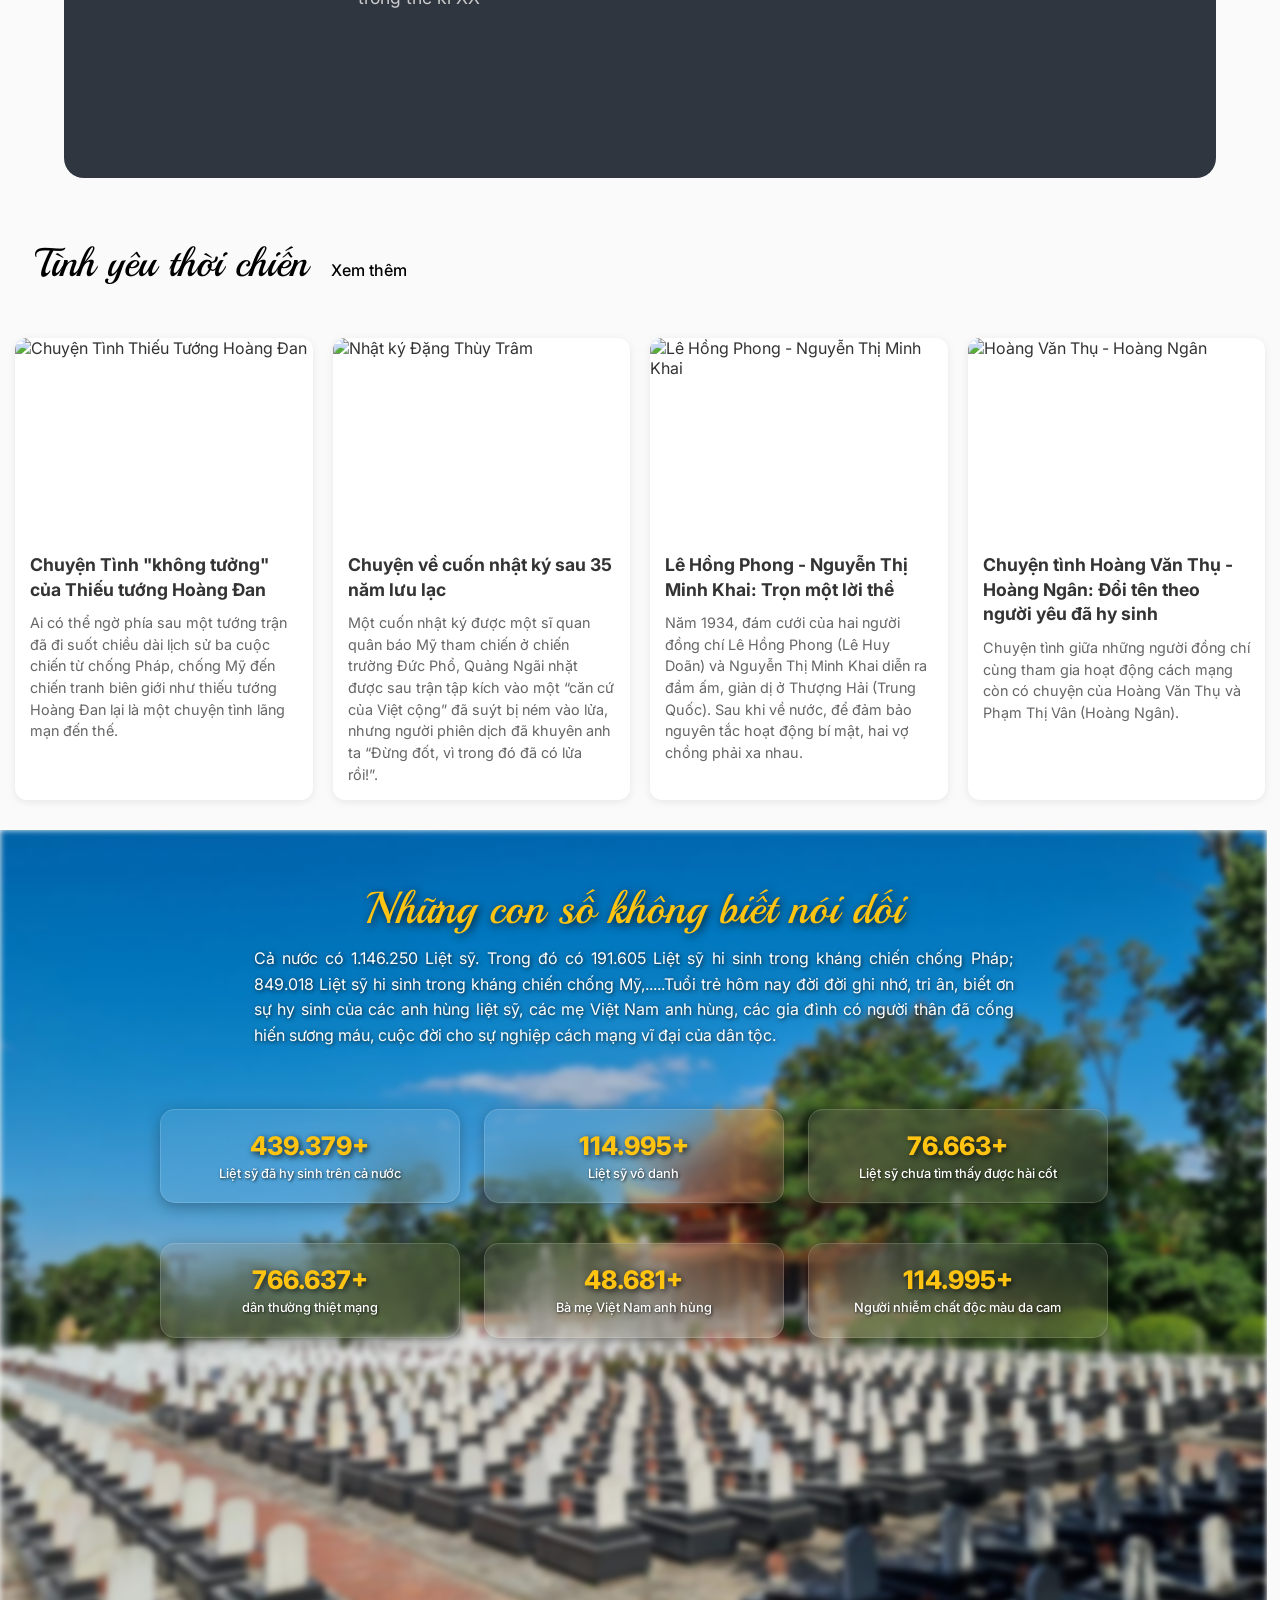
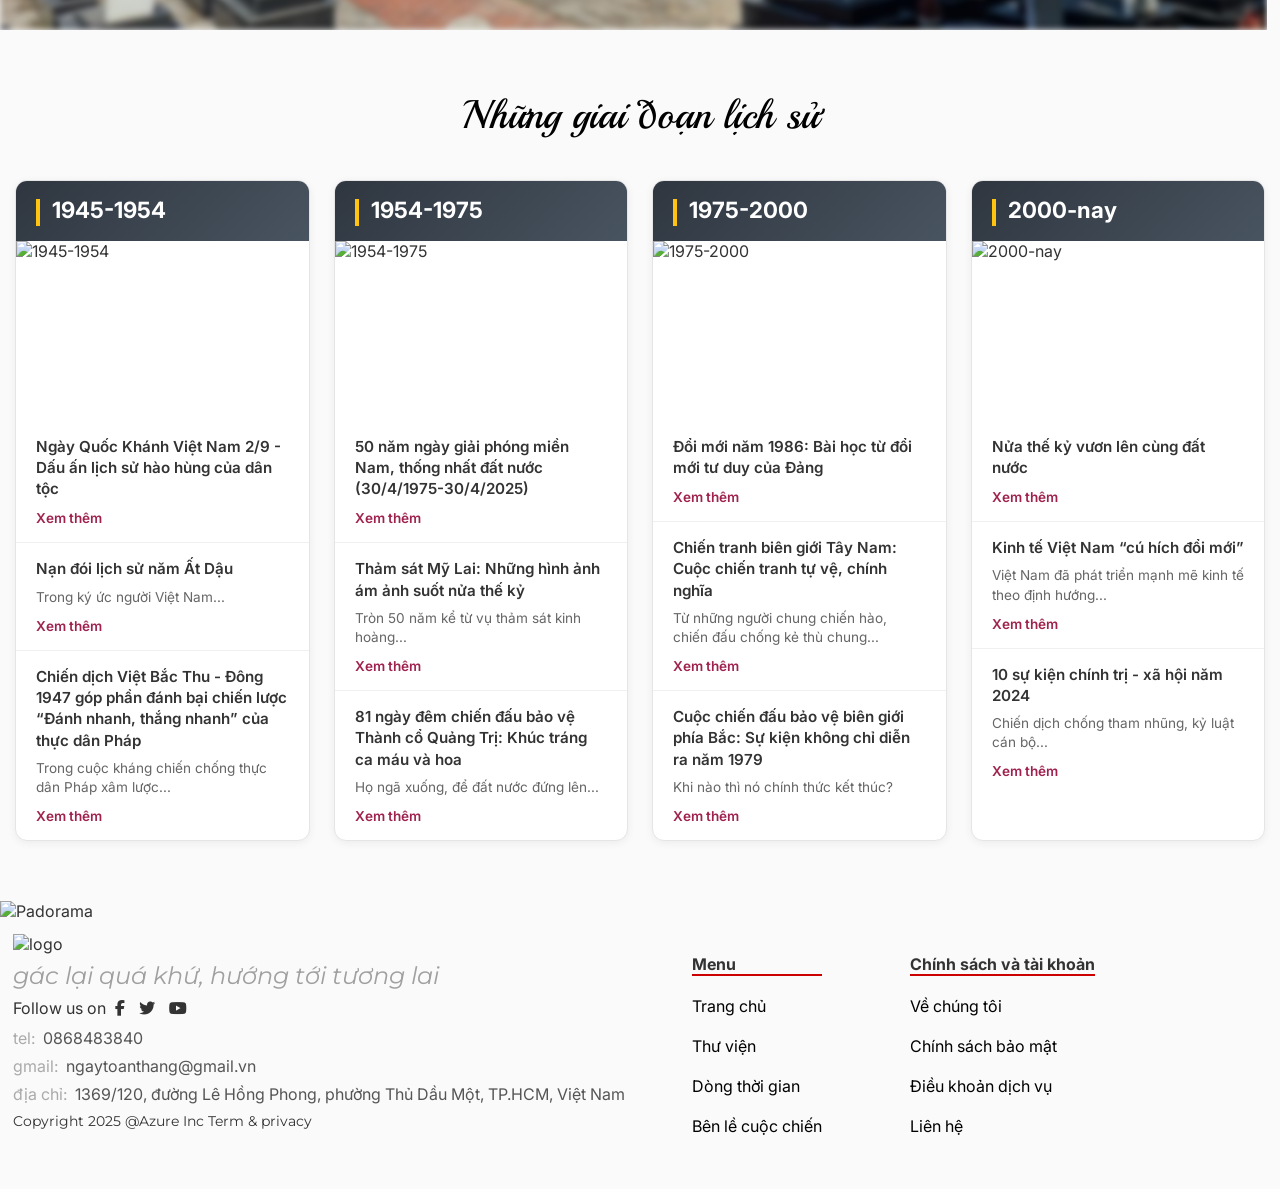
==== commit 5d40ef1f: "Update README." ====
--- a/index.html
+++ b/index.html
@@ -87,192 +87,8 @@
           <img src="../assets/back_arrow.png" alt="Back" />
         </button>
 
-        <!-- THÊM wrapper viewport và track -->
         <div class="gw-viewport">
           <div class="writer-track" id="writerTrack">
-            <div class="writer-item">
-              <a href="#">
-                <img src="../assets/main-ToHuu.png" alt="Nhà thơ Tố Hữu" />
-                <p>Tố Hữu</p>
-                <p>Nhà thơ cách mạng</p>
-                <p class="quote">
-                  &quot;Từ ấy trong tôi bỗng nắng hạ<br />
-                  Mặt trời chân lý chói qua tim&quot;
-                </p>
-              </a>
-            </div>
-
-            <div class="writer-item">
-              <a href="#">
-                <img
-                  src="../assets/main-XuanDieu.png"
-                  alt="Nhà văn Xuân Diệu"
-                />
-                <p>Xuân Diệu</p>
-                <p>Nhà Thơ</p>
-                <p class="quote">
-                  &quot;Tôi cùng xương thịt với nhân dân của tôi<br />
-                  Cùng đổ mồ hôi, cùng sôi giọt máu<br />
-                  Tôi sống với cuộc đời chiến đấu<br />
-                  Của triệu người yêu dấu gian lao&quot;
-                </p>
-              </a>
-            </div>
-
-            <div class="writer-item">
-              <a href="#">
-                <img
-                  src="../assets/main-CheLanVien.png"
-                  alt="Nhà văn Chế Lan Viên"
-                />
-                <p>Chế Lan Viên</p>
-                <p>Nhà Thơ</p>
-                <p class="quote">
-                  &quot;Chẳng phải lật sách nào ra tìm hiểu Bác<br />
-                  Bác sống trong ta, Bác ở giữa đời&quot;
-                </p>
-              </a>
-            </div>
-
-            <div class="writer-item">
-              <a href="#">
-                <img
-                  src="../assets/main-NguyenDinhThi.png"
-                  alt="Nhà văn Nguyễn Đình Thi"
-                />
-                <p>Nguyễn Đình Thi</p>
-                <p>Nhà Thơ</p>
-                <p class="quote">
-                  &quot;Nước chúng ta<br />
-                  Nước những người chưa bao giờ khuất<br />
-                  Đêm đêm rì rầm trong tiếng đất<br />
-                  Những buổi ngày xưa vọng nói về&quot;
-                </p>
-              </a>
-            </div>
-
-            <div class="writer-item">
-              <a href="#">
-                <img src="../assets/main-ToHuu.png" alt="Nhà thơ Tố Hữu" />
-                <p>Tố Hữu</p>
-                <p>Nhà thơ cách mạng</p>
-                <p class="quote">
-                  &quot;Từ ấy trong tôi bỗng nắng hạ<br />
-                  Mặt trời chân lý chói qua tim&quot;
-                </p>
-              </a>
-            </div>
-
-            <div class="writer-item">
-              <a href="#">
-                <img
-                  src="../assets/main-XuanDieu.png"
-                  alt="Nhà văn Xuân Diệu"
-                />
-                <p>Xuân Diệu</p>
-                <p>Nhà Thơ</p>
-                <p class="quote">
-                  &quot;Tôi cùng xương thịt với nhân dân của tôi<br />
-                  Cùng đổ mồ hôi, cùng sôi giọt máu<br />
-                  Tôi sống với cuộc đời chiến đấu<br />
-                  Của triệu người yêu dấu gian lao&quot;
-                </p>
-              </a>
-            </div>
-
-            <div class="writer-item">
-              <a href="#">
-                <img
-                  src="../assets/main-CheLanVien.png"
-                  alt="Nhà văn Chế Lan Viên"
-                />
-                <p>Chế Lan Viên</p>
-                <p>Nhà Thơ</p>
-                <p class="quote">
-                  &quot;Chẳng phải lật sách nào ra tìm hiểu Bác<br />
-                  Bác sống trong ta, Bác ở giữa đời&quot;
-                </p>
-              </a>
-            </div>
-
-            <div class="writer-item">
-              <a href="#">
-                <img
-                  src="../assets/main-NguyenDinhThi.png"
-                  alt="Nhà văn Nguyễn Đình Thi"
-                />
-                <p>Nguyễn Đình Thi</p>
-                <p>Nhà Thơ</p>
-                <p class="quote">
-                  &quot;Nước chúng ta<br />
-                  Nước những người chưa bao giờ khuất<br />
-                  Đêm đêm rì rầm trong tiếng đất<br />
-                  Những buổi ngày xưa vọng nói về&quot;
-                </p>
-              </a>
-            </div>
-
-            <div class="writer-item">
-              <a href="#">
-                <img src="../assets/main-ToHuu.png" alt="Nhà thơ Tố Hữu" />
-                <p>Tố Hữu</p>
-                <p>Nhà thơ cách mạng</p>
-                <p class="quote">
-                  &quot;Từ ấy trong tôi bỗng nắng hạ<br />
-                  Mặt trời chân lý chói qua tim&quot;
-                </p>
-              </a>
-            </div>
-
-            <div class="writer-item">
-              <a href="#">
-                <img
-                  src="../assets/main-XuanDieu.png"
-                  alt="Nhà văn Xuân Diệu"
-                />
-                <p>Xuân Diệu</p>
-                <p>Nhà Thơ</p>
-                <p class="quote">
-                  &quot;Tôi cùng xương thịt với nhân dân của tôi<br />
-                  Cùng đổ mồ hôi, cùng sôi giọt máu<br />
-                  Tôi sống với cuộc đời chiến đấu<br />
-                  Của triệu người yêu dấu gian lao&quot;
-                </p>
-              </a>
-            </div>
-
-            <div class="writer-item">
-              <a href="#">
-                <img
-                  src="../assets/main-CheLanVien.png"
-                  alt="Nhà văn Chế Lan Viên"
-                />
-                <p>Chế Lan Viên</p>
-                <p>Nhà Thơ</p>
-                <p class="quote">
-                  &quot;Chẳng phải lật sách nào ra tìm hiểu Bác<br />
-                  Bác sống trong ta, Bác ở giữa đời&quot;
-                </p>
-              </a>
-            </div>
-
-            <div class="writer-item">
-              <a href="#">
-                <img
-                  src="../assets/main-NguyenDinhThi.png"
-                  alt="Nhà văn Nguyễn Đình Thi"
-                />
-                <p>Nguyễn Đình Thi</p>
-                <p>Nhà Thơ</p>
-                <p class="quote">
-                  &quot;Nước chúng ta<br />
-                  Nước những người chưa bao giờ khuất<br />
-                  Đêm đêm rì rầm trong tiếng đất<br />
-                  Những buổi ngày xưa vọng nói về&quot;
-                </p>
-              </a>
-            </div>
-
             <div class="writer-item">
               <a href="#">
                 <img src="../assets/main-ToHuu.png" alt="Nhà thơ Tố Hữu" />
--- a/style/index.css
+++ b/style/index.css
@@ -40,8 +40,6 @@
 
 .slider {
   width: 70%;
-  /* margin-left: 0.5vw; */
-  /* margin-right: 0.25vw; */
   display: flex;
   flex-direction: column;
 }
@@ -412,24 +410,21 @@
 }
 
 @media screen and (max-width: 1024px) {
-  /* 1. Đưa cột News xuống dưới Slider và mở rộng 100% */
   .front-page {
-    flex-direction: column; /* Xếp dọc */
-    padding: 0 15px; /* Thêm lề 2 bên cho thoáng */
+    flex-direction: column;
+    padding: 0 15px;
   }
 
   .slider,
   .news {
-    width: 100%; /* Chiếm hết chiều ngang */
+    width: 100%;
     margin: 0;
     margin-bottom: 12px;
-    border-left: none; /* Bỏ đường kẻ dọc ngăn cách cũ nếu có */
-    /* padding-left: 15px; */
-  }
-
-  /* 2. HEADER: Làm nổi bật tiêu đề "Tin tức mới" */
+    border-left: none;
+  }
+
   .news-header {
-    border-bottom: 2px solid #9f224e; /* Màu đỏ thẫm kiểu báo chí */
+    border-bottom: 2px solid #9f224e;
     padding-bottom: 10px;
     margin-bottom: 20px;
     display: flex;
@@ -451,11 +446,10 @@
     text-decoration: none;
   }
 
-  /* 3. TIN CHÍNH (MAIN ITEM): Ảnh lớn, chữ dưới */
   .news-main-item {
     margin-bottom: 25px;
     padding-bottom: 20px;
-    border-bottom: 1px solid #e5e5e5; /* Đường kẻ mờ phân cách */
+    border-bottom: 1px solid #e5e5e5;
   }
 
   .news-main-item img {
@@ -478,41 +472,37 @@
     color: #757575;
   }
 
-  /* 4. TIN DANH SÁCH (LIST ITEM): Ảnh trái - Chữ phải (QUAN TRỌNG) */
   .news-item {
-    display: flex; /* Dàn ngang */
+    display: flex;
     flex-direction: row;
     align-items: flex-start;
-    gap: 15px; /* Khoảng cách giữa ảnh và chữ */
+    gap: 15px; 
     margin-bottom: 20px;
     padding-bottom: 20px;
-    border-bottom: 1px solid #eee; /* Đường kẻ mờ giữa các tin */
-  }
-
-  /* Xử lý ảnh thumbnail nhỏ bên trái */
+    border-bottom: 1px solid #eee;
+  }
+
   .news-item img {
-    width: 120px; /* Chiều rộng cố định */
-    height: 80px; /* Chiều cao cố định */
+    width: 120px;
+    height: 80px;
     object-fit: cover;
     border-radius: 4px;
-    flex-shrink: 0; /* Không cho ảnh bị co lại */
-  }
-
-  /* Xử lý phần nội dung bên phải */
+    flex-shrink: 0;
+  }
+
   .news-item-content {
-    flex: 1; /* Chiếm phần còn lại */
+    flex: 1;
     display: flex;
     flex-direction: column;
     justify-content: space-between;
   }
 
   .news-item-content h2 {
-    font-size: 16px; /* Chữ tiêu đề vừa phải */
+    font-size: 16px;
     line-height: 1.3;
     margin: 0 0 5px 0;
     font-weight: 600;
 
-    /* Cắt bớt nếu tiêu đề quá dài (tối đa 3 dòng) */
     display: -webkit-box;
     -webkit-line-clamp: 3;
     -webkit-box-orient: vertical;
@@ -530,15 +520,13 @@
     font-size: 13px;
     color: #555;
     margin: 0;
-    /* Ẩn mô tả ngắn trên mobile để gọn (giống VnExpress) */
     display: none;
   }
 }
 
-/* Tùy chỉnh thêm cho màn hình rất nhỏ (Điện thoại dọc < 480px) */
 @media screen and (max-width: 480px) {
   .news-item img {
-    width: 100px; /* Thu nhỏ ảnh chút nữa */
+    width: 100px;
     height: 70px;
   }
 
@@ -548,7 +536,6 @@
 }
 
 /* NHÀ VĂN LỖI LẠC*/
-/* Khung lớn ngoài cùng */
 .great-writers {
   max-width: 1650px;
   margin: 40px auto;
@@ -566,32 +553,27 @@
   color: black;
 }
 
-/* Khung bao chứa nút bấm và viewport */
 .slider-wrapper-relative {
   position: relative;
   width: 100%;
-  padding: 0 30px; /* Chừa chỗ cho nút bấm không đè lên ảnh */
+  padding: 0 30px;
   box-sizing: border-box;
 }
 
-/* Khung nhìn (Viewport) - Cắt phần thừa */
 .gw-viewport {
   overflow: hidden;
   width: 100%;
   border-radius: 12px;
 }
 
-/* --- ĐƯỜNG RAY TRƯỢT (QUAN TRỌNG) --- */
 .writer-track {
-  display: flex; /* Xếp thành hàng ngang */
-  width: 100%;
-  transition: transform 0.5s ease-in-out; /* Hiệu ứng chuyển động mượt */
-}
-
-/* --- ITEM MẶC ĐỊNH (PC > 1024px) --- */
-/* Hiển thị 4 tác giả (25% mỗi người) */
+  display: flex;
+  width: 100%;
+  transition: transform 0.5s ease-in-out;
+}
+
 .writer-item {
-  flex: 0 0 25%; /* Cố định độ rộng 25% */
+  flex: 0 0 25%;
   max-width: 25%;
   padding: 0 10px;
   box-sizing: border-box;
@@ -601,7 +583,6 @@
   align-items: center;
 }
 
-/* Style ảnh và chữ */
 .writer-item img {
   width: 100px;
   height: 100px;
@@ -661,7 +642,6 @@
   right: 0;
 }
 
-/* --- DOTS (PAGINATION) --- */
 .gw-pagination {
   display: flex;
   justify-content: center;
@@ -682,14 +662,9 @@
   border-radius: 10px;
 }
 
-/* =========================================
-   RESPONSIVE (ĐIỀU CHỈNH SỐ LƯỢNG)
-   ========================================= */
-
-/* 1. TABLET (Từ 561px đến 1024px) -> HIỆN 2 TÁC GIẢ */
 @media (min-width: 561px) and (max-width: 1024px) {
   .writer-item {
-    flex: 0 0 50%; /* Chia đôi chiều rộng */
+    flex: 0 0 50%;
     max-width: 50%;
   }
 
@@ -698,18 +673,16 @@
   }
 }
 
-/* 2. MOBILE (Từ 560px trở xuống) -> HIỆN 1 TÁC GIẢ + CHUYỂN ĐỘNG */
 @media screen and (max-width: 560px) {
   .slider-wrapper-relative {
-    padding: 0; /* Bỏ padding để ảnh to hết cỡ */
+    padding: 0; 
   }
 
   .writer-item {
-    flex: 0 0 100%; /* Chiếm trọn 100% chiều ngang */
+    flex: 0 0 100%;
     max-width: 100%;
   }
 
-  /* Ẩn nút điều hướng trên mobile để dùng hiệu ứng tự trượt */
   .gw-nav {
     display: none;
   }
@@ -725,7 +698,6 @@
   width: 90vw;
   height: 80vh;
   justify-content: center;
-  /* border: #2f3640 1px solid; */
   border-radius: 20px;
   background-color: #2f3640;
   margin: 60px auto;
@@ -810,7 +782,6 @@
   text-decoration: underline;
 }
 
-/* Tablet: 768px - 1024px */
 @media (min-width: 768px) and (max-width: 1024px) {
   .people-of-the-revolution {
     padding: 50px 20px;
@@ -839,7 +810,6 @@
   }
 }
 
-/* Mobile: 360px - 767px */
 @media (min-width: 360px) and (max-width: 767px) {
   .people-of-the-revolution {
     padding: 15px;
@@ -851,7 +821,6 @@
     gap: 20px;
   }
 
-  /* Hiển thị tất cả các cột theo chiều dọc */
   .people-of-the-revolution-column,
   .people-of-the-revolution-column-2,
   .people-of-the-revolution-art-column {
@@ -885,7 +854,6 @@
   }
 }
 
-/* Small Mobile: dưới 400px */
 @media (max-width: 399px) {
   .people-of-the-revolution .caption h1 {
     font-size: 1.1em;
@@ -895,8 +863,8 @@
     font-size: 0.85em;
   }
 }
+
 /* TÌNH YÊU THỜI CHIẾN */
-
 .love-stories-of-the-war {
   max-width: 1650px;
   margin: 60px auto 30px auto;
@@ -982,7 +950,6 @@
   flex-grow: 1;
 }
 
-/* Tablet: 768px - 1024px */
 @media (min-width: 768px) and (max-width: 1024px) {
   .love-story-container {
     grid-template-columns: repeat(2, 1fr);
@@ -998,7 +965,6 @@
   }
 }
 
-/* Mobile: 360px - 767px */
 @media (min-width: 360px) and (max-width: 767px) {
   .love-stories-of-the-war {
     margin: 40px auto 20px auto;
@@ -1030,8 +996,8 @@
     font-size: 1.05em;
   }
 }
+
 /* NHỮNG CON SỐ */
-
 .numbers-dont-lie {
   position: relative;
   width: 99vw;
@@ -1057,7 +1023,6 @@
   pointer-events: none;
 }
 
-/* Overlay để làm tối ảnh hơn */
 .numbers-dont-lie::before {
   content: "";
   position: absolute;
@@ -1071,7 +1036,6 @@
   pointer-events: none;
 }
 
-/* Tất cả nội dung nổi lên trên */
 .numbers-dont-lie h1,
 .numbers-dont-lie > p,
 .numbers-container {
@@ -1144,26 +1108,24 @@
   line-height: 1.3;
   text-shadow: 1px 1px 3px rgba(0, 0, 0, 0.8);
 }
-/* --- RESPONSIVE RIÊNG CHO KHOẢNG 360px - 768px --- */
+
 @media screen and (max-width: 768px) {
-  /* 1. Ép Container cha thành 1 cột duy nhất */
   .numbers-container {
     display: grid;
-    grid-template-columns: 1fr !important; /* Quan trọng: Ghi đè cột PC */
+    grid-template-columns: 1fr !important;
     gap: 15px;
     width: 100%;
     padding: 0 10px;
     box-sizing: border-box;
   }
 
-  /* 2. Style cho từng ô số liệu */
   .numbers-dont-lie .number-item {
     display: flex;
     flex-direction: column;
     justify-content: center;
     align-items: center;
-    width: 100%; /* Sẽ nhận 100% vì selector đã đủ mạnh */
-    margin: 0; /* Reset margin của PC để tránh bị lệch */
+    width: 100%;
+    margin: 0;
     opacity: 0.8;
     background-color: #ffffff;
     border: 2px solid #e0e0e0;
@@ -1178,19 +1140,16 @@
     object-fit: cover;
   }
 
-  /* 3. Chỉnh chữ nhỏ lại để không bị tràn dòng */
   .number-item h2 {
-    font-size: 28px; /* Giảm xuống 28px cho an toàn */
+    font-size: 28px;
     margin-bottom: 5px;
-    /* color: #9f224e; */
-    word-break: break-word; /* Ngắt dòng nếu số quá dài */
+    word-break: break-word;
   }
 
   .number-item p {
     font-size: 14px;
     text-align: center;
     margin: 0;
-    /* color: #555; */
   }
 
   .number-item h1 {
@@ -1198,14 +1157,13 @@
     margin-bottom: 10px;
   }
 
-  /* 4. Căn lề khung ngoài */
   .numbers-dont-lie {
     padding: 20px 0;
     width: 100%;
   }
 }
+
 /* GIAI ĐOẠN LỊCH SỬ */
-
 .historical-stage {
   width: 100%;
   max-width: 1650px;
@@ -1333,7 +1291,6 @@
   height: auto;
 }
 
-/* Tablet: 768px - 1024px */
 @media (min-width: 768px) and (max-width: 1024px) {
   .stage-container {
     grid-template-columns: repeat(2, 1fr);
@@ -1349,7 +1306,6 @@
   }
 }
 
-/* Mobile: 360px - 767px */
 @media (min-width: 360px) and (max-width: 767px) {
   .historical-stage {
     margin: 40px auto;
@@ -1381,7 +1337,6 @@
     font-size: 0.8em;
   }
 
-  /* Hiển thị tối đa 2 items trên mobile để gọn hơn */
   .stage-item:nth-child(n + 5) {
     display: none;
   }
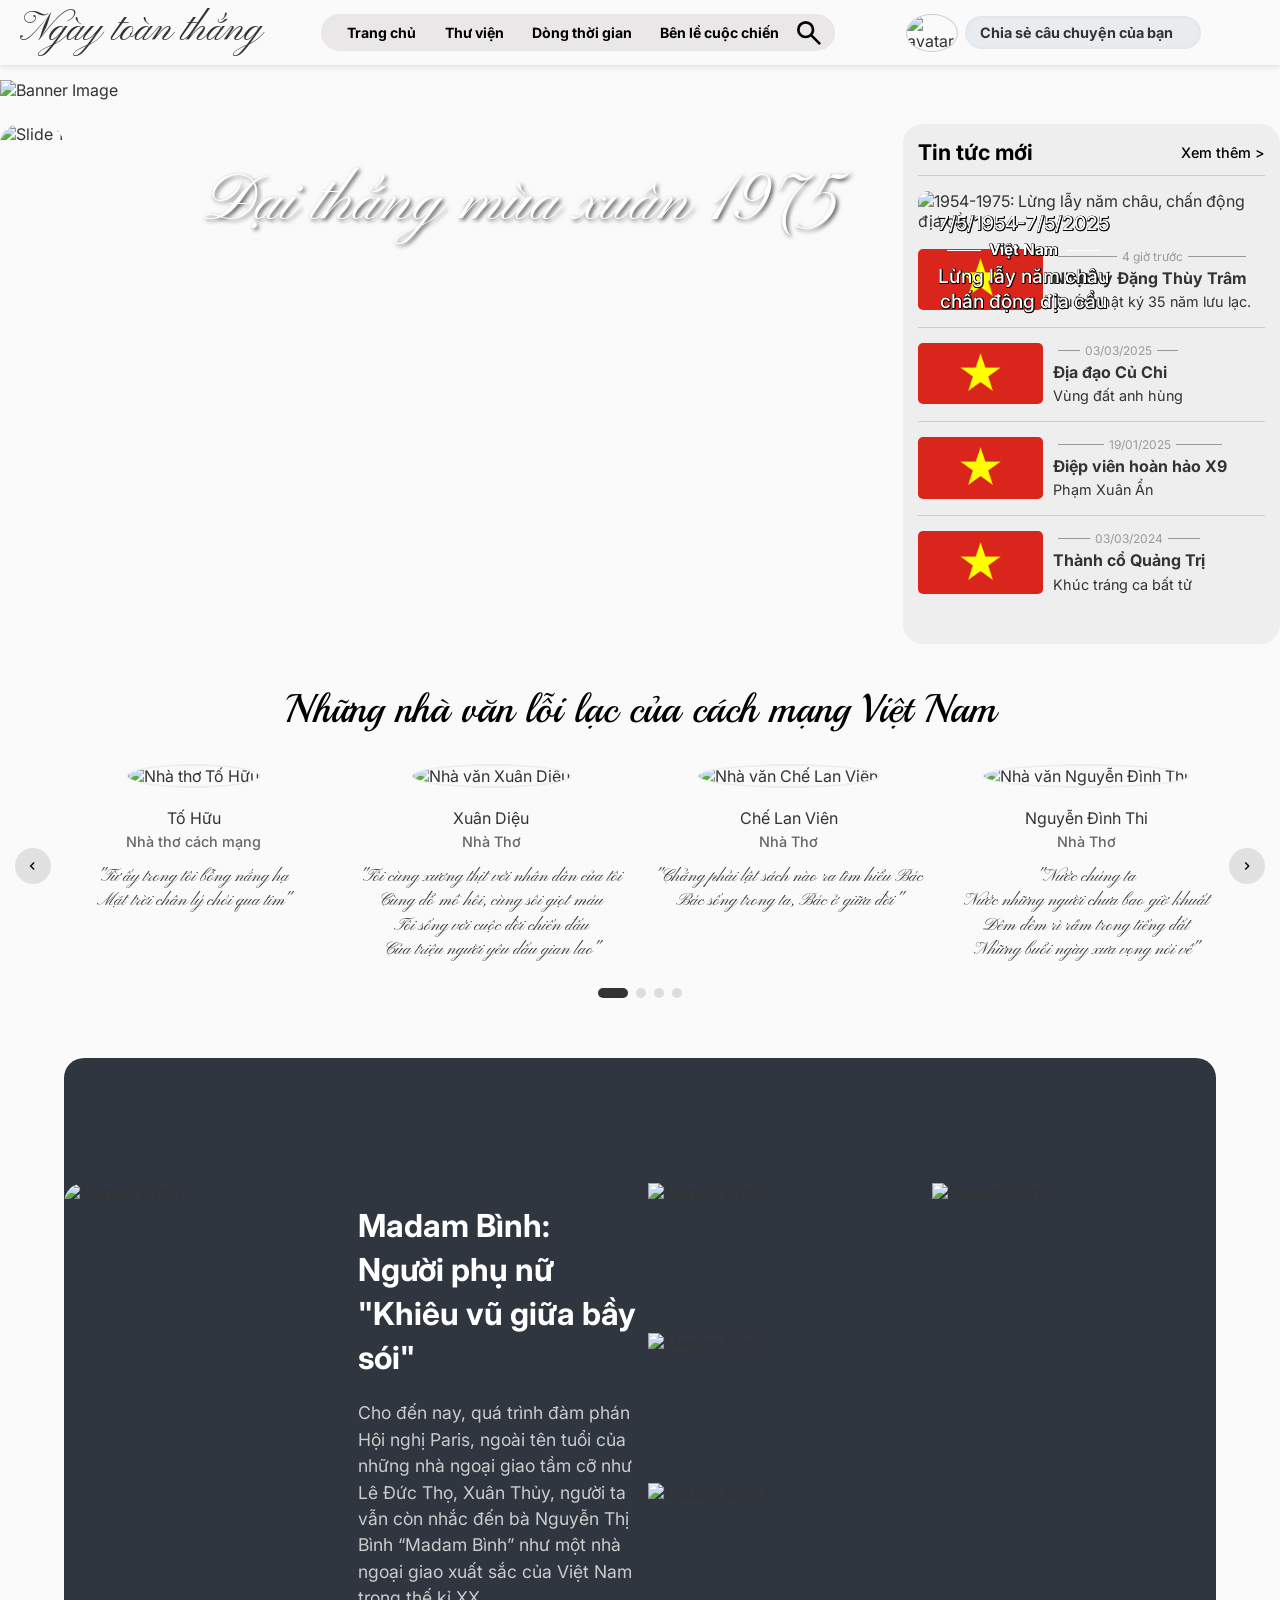
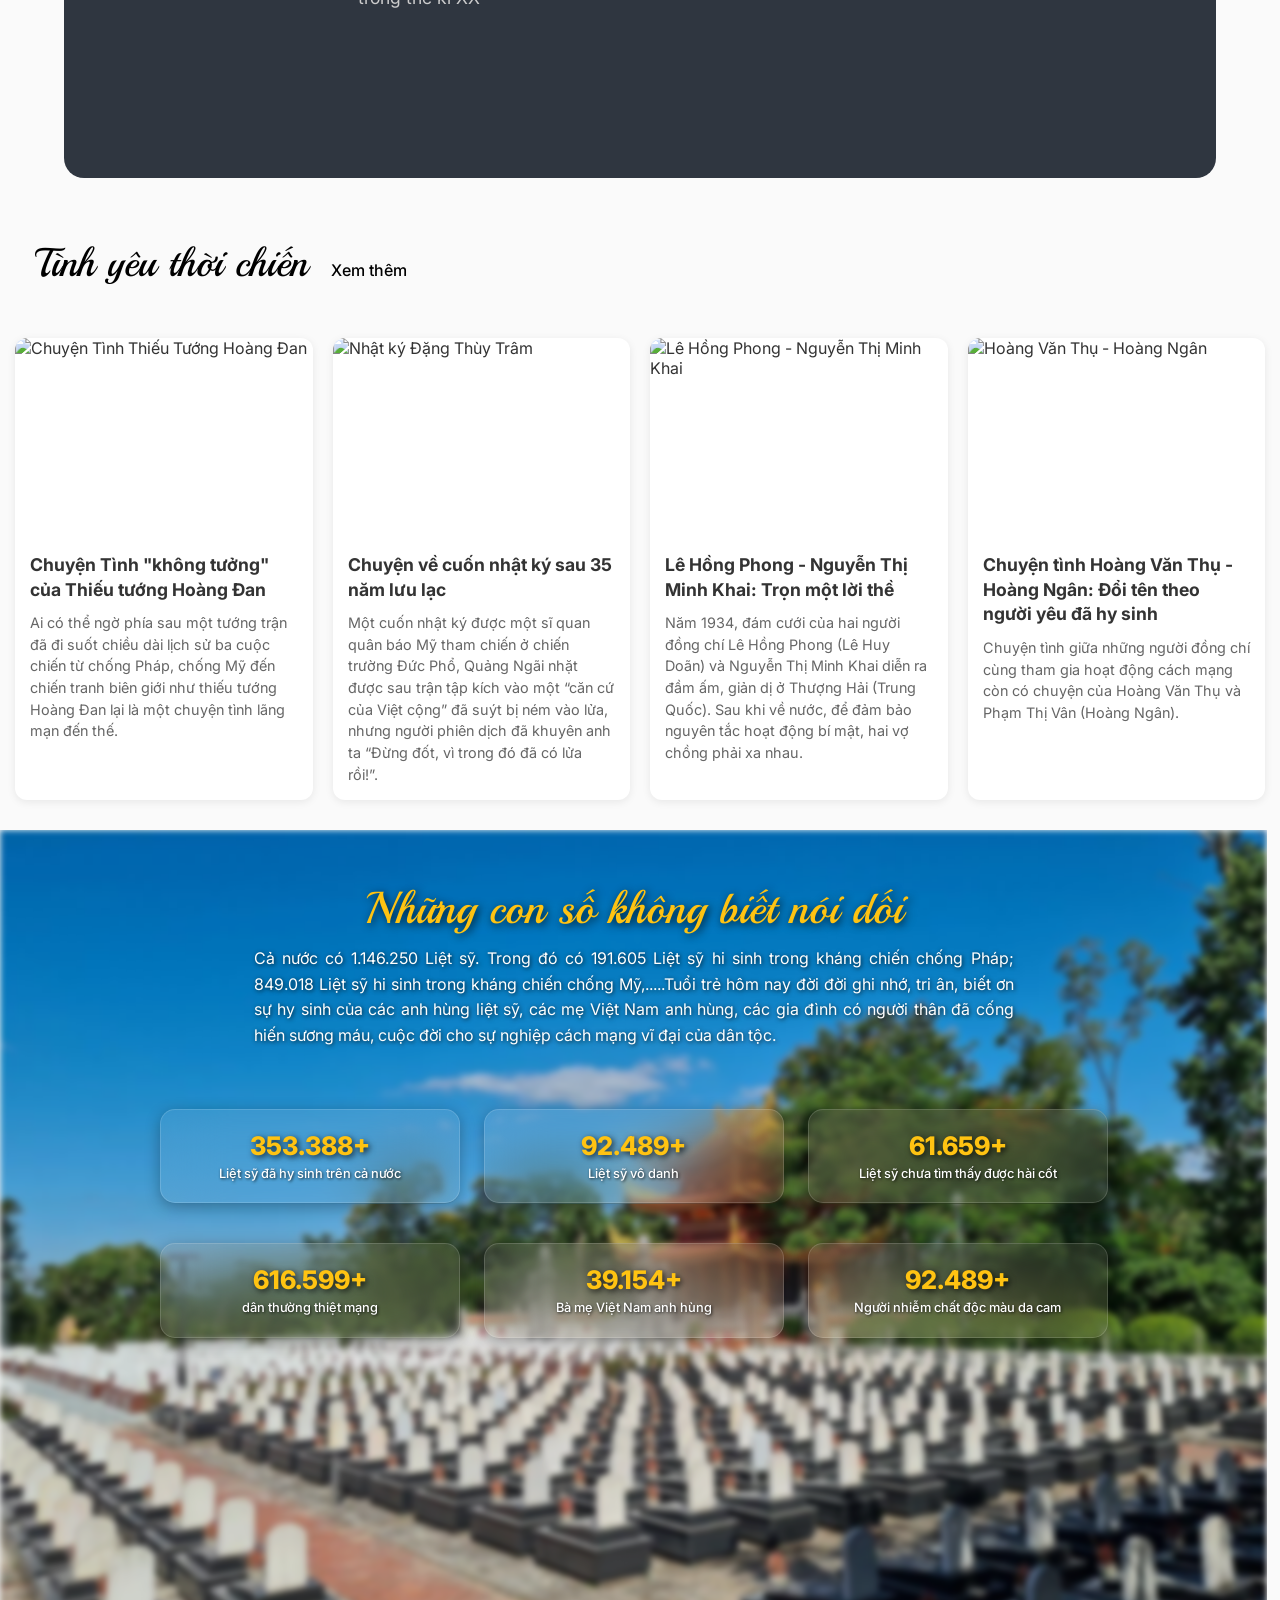
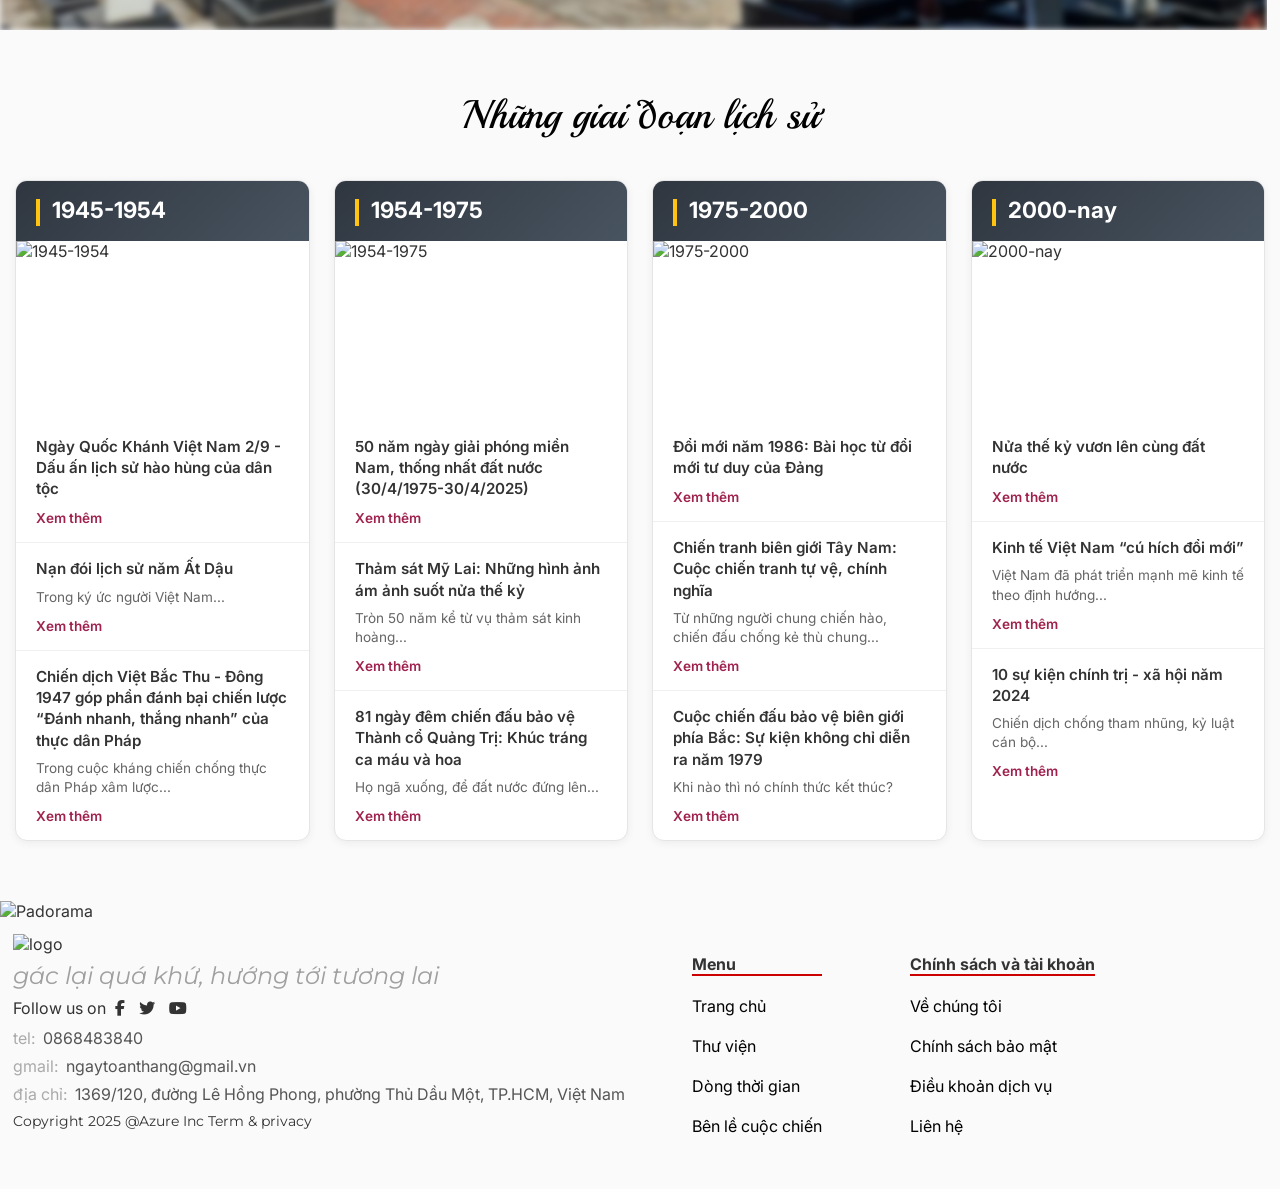
==== commit 7b95fd48: "Merge branch 'main' of https://github.com/DaiPhanHuu/NgayToanThang" ====
--- a/index.html
+++ b/index.html
@@ -149,6 +149,189 @@
                 </p>
               </a>
             </div>
+
+            <div class="writer-item">
+              <a href="#">
+                <img src="../assets/main-ToHuu.png" alt="Nhà thơ Tố Hữu" />
+                <p>Tố Hữu</p>
+                <p>Nhà thơ cách mạng</p>
+                <p class="quote">
+                  &quot;Từ ấy trong tôi bỗng nắng hạ<br />
+                  Mặt trời chân lý chói qua tim&quot;
+                </p>
+              </a>
+            </div>
+
+            <div class="writer-item">
+              <a href="#">
+                <img
+                  src="../assets/main-XuanDieu.png"
+                  alt="Nhà văn Xuân Diệu"
+                />
+                <p>Xuân Diệu</p>
+                <p>Nhà Thơ</p>
+                <p class="quote">
+                  &quot;Tôi cùng xương thịt với nhân dân của tôi<br />
+                  Cùng đổ mồ hôi, cùng sôi giọt máu<br />
+                  Tôi sống với cuộc đời chiến đấu<br />
+                  Của triệu người yêu dấu gian lao&quot;
+                </p>
+              </a>
+            </div>
+
+            <div class="writer-item">
+              <a href="#">
+                <img
+                  src="../assets/main-CheLanVien.png"
+                  alt="Nhà văn Chế Lan Viên"
+                />
+                <p>Chế Lan Viên</p>
+                <p>Nhà Thơ</p>
+                <p class="quote">
+                  &quot;Chẳng phải lật sách nào ra tìm hiểu Bác<br />
+                  Bác sống trong ta, Bác ở giữa đời&quot;
+                </p>
+              </a>
+            </div>
+
+            <div class="writer-item">
+              <a href="#">
+                <img
+                  src="../assets/main-NguyenDinhThi.png"
+                  alt="Nhà văn Nguyễn Đình Thi"
+                />
+                <p>Nguyễn Đình Thi</p>
+                <p>Nhà Thơ</p>
+                <p class="quote">
+                  &quot;Nước chúng ta<br />
+                  Nước những người chưa bao giờ khuất<br />
+                  Đêm đêm rì rầm trong tiếng đất<br />
+                  Những buổi ngày xưa vọng nói về&quot;
+                </p>
+              </a>
+            </div>
+
+            <div class="writer-item">
+              <a href="#">
+                <img src="../assets/main-ToHuu.png" alt="Nhà thơ Tố Hữu" />
+                <p>Tố Hữu</p>
+                <p>Nhà thơ cách mạng</p>
+                <p class="quote">
+                  &quot;Từ ấy trong tôi bỗng nắng hạ<br />
+                  Mặt trời chân lý chói qua tim&quot;
+                </p>
+              </a>
+            </div>
+
+            <div class="writer-item">
+              <a href="#">
+                <img
+                  src="../assets/main-XuanDieu.png"
+                  alt="Nhà văn Xuân Diệu"
+                />
+                <p>Xuân Diệu</p>
+                <p>Nhà Thơ</p>
+                <p class="quote">
+                  &quot;Tôi cùng xương thịt với nhân dân của tôi<br />
+                  Cùng đổ mồ hôi, cùng sôi giọt máu<br />
+                  Tôi sống với cuộc đời chiến đấu<br />
+                  Của triệu người yêu dấu gian lao&quot;
+                </p>
+              </a>
+            </div>
+
+            <div class="writer-item">
+              <a href="#">
+                <img
+                  src="../assets/main-CheLanVien.png"
+                  alt="Nhà văn Chế Lan Viên"
+                />
+                <p>Chế Lan Viên</p>
+                <p>Nhà Thơ</p>
+                <p class="quote">
+                  &quot;Chẳng phải lật sách nào ra tìm hiểu Bác<br />
+                  Bác sống trong ta, Bác ở giữa đời&quot;
+                </p>
+              </a>
+            </div>
+
+            <div class="writer-item">
+              <a href="#">
+                <img
+                  src="../assets/main-NguyenDinhThi.png"
+                  alt="Nhà văn Nguyễn Đình Thi"
+                />
+                <p>Nguyễn Đình Thi</p>
+                <p>Nhà Thơ</p>
+                <p class="quote">
+                  &quot;Nước chúng ta<br />
+                  Nước những người chưa bao giờ khuất<br />
+                  Đêm đêm rì rầm trong tiếng đất<br />
+                  Những buổi ngày xưa vọng nói về&quot;
+                </p>
+              </a>
+            </div>
+
+            <div class="writer-item">
+              <a href="#">
+                <img src="../assets/main-ToHuu.png" alt="Nhà thơ Tố Hữu" />
+                <p>Tố Hữu</p>
+                <p>Nhà thơ cách mạng</p>
+                <p class="quote">
+                  &quot;Từ ấy trong tôi bỗng nắng hạ<br />
+                  Mặt trời chân lý chói qua tim&quot;
+                </p>
+              </a>
+            </div>
+
+            <div class="writer-item">
+              <a href="#">
+                <img
+                  src="../assets/main-XuanDieu.png"
+                  alt="Nhà văn Xuân Diệu"
+                />
+                <p>Xuân Diệu</p>
+                <p>Nhà Thơ</p>
+                <p class="quote">
+                  &quot;Tôi cùng xương thịt với nhân dân của tôi<br />
+                  Cùng đổ mồ hôi, cùng sôi giọt máu<br />
+                  Tôi sống với cuộc đời chiến đấu<br />
+                  Của triệu người yêu dấu gian lao&quot;
+                </p>
+              </a>
+            </div>
+
+            <div class="writer-item">
+              <a href="#">
+                <img
+                  src="../assets/main-CheLanVien.png"
+                  alt="Nhà văn Chế Lan Viên"
+                />
+                <p>Chế Lan Viên</p>
+                <p>Nhà Thơ</p>
+                <p class="quote">
+                  &quot;Chẳng phải lật sách nào ra tìm hiểu Bác<br />
+                  Bác sống trong ta, Bác ở giữa đời&quot;
+                </p>
+              </a>
+            </div>
+
+            <div class="writer-item">
+              <a href="#">
+                <img
+                  src="../assets/main-NguyenDinhThi.png"
+                  alt="Nhà văn Nguyễn Đình Thi"
+                />
+                <p>Nguyễn Đình Thi</p>
+                <p>Nhà Thơ</p>
+                <p class="quote">
+                  &quot;Nước chúng ta<br />
+                  Nước những người chưa bao giờ khuất<br />
+                  Đêm đêm rì rầm trong tiếng đất<br />
+                  Những buổi ngày xưa vọng nói về&quot;
+                </p>
+              </a>
+            </div>
           </div>
         </div>
 
